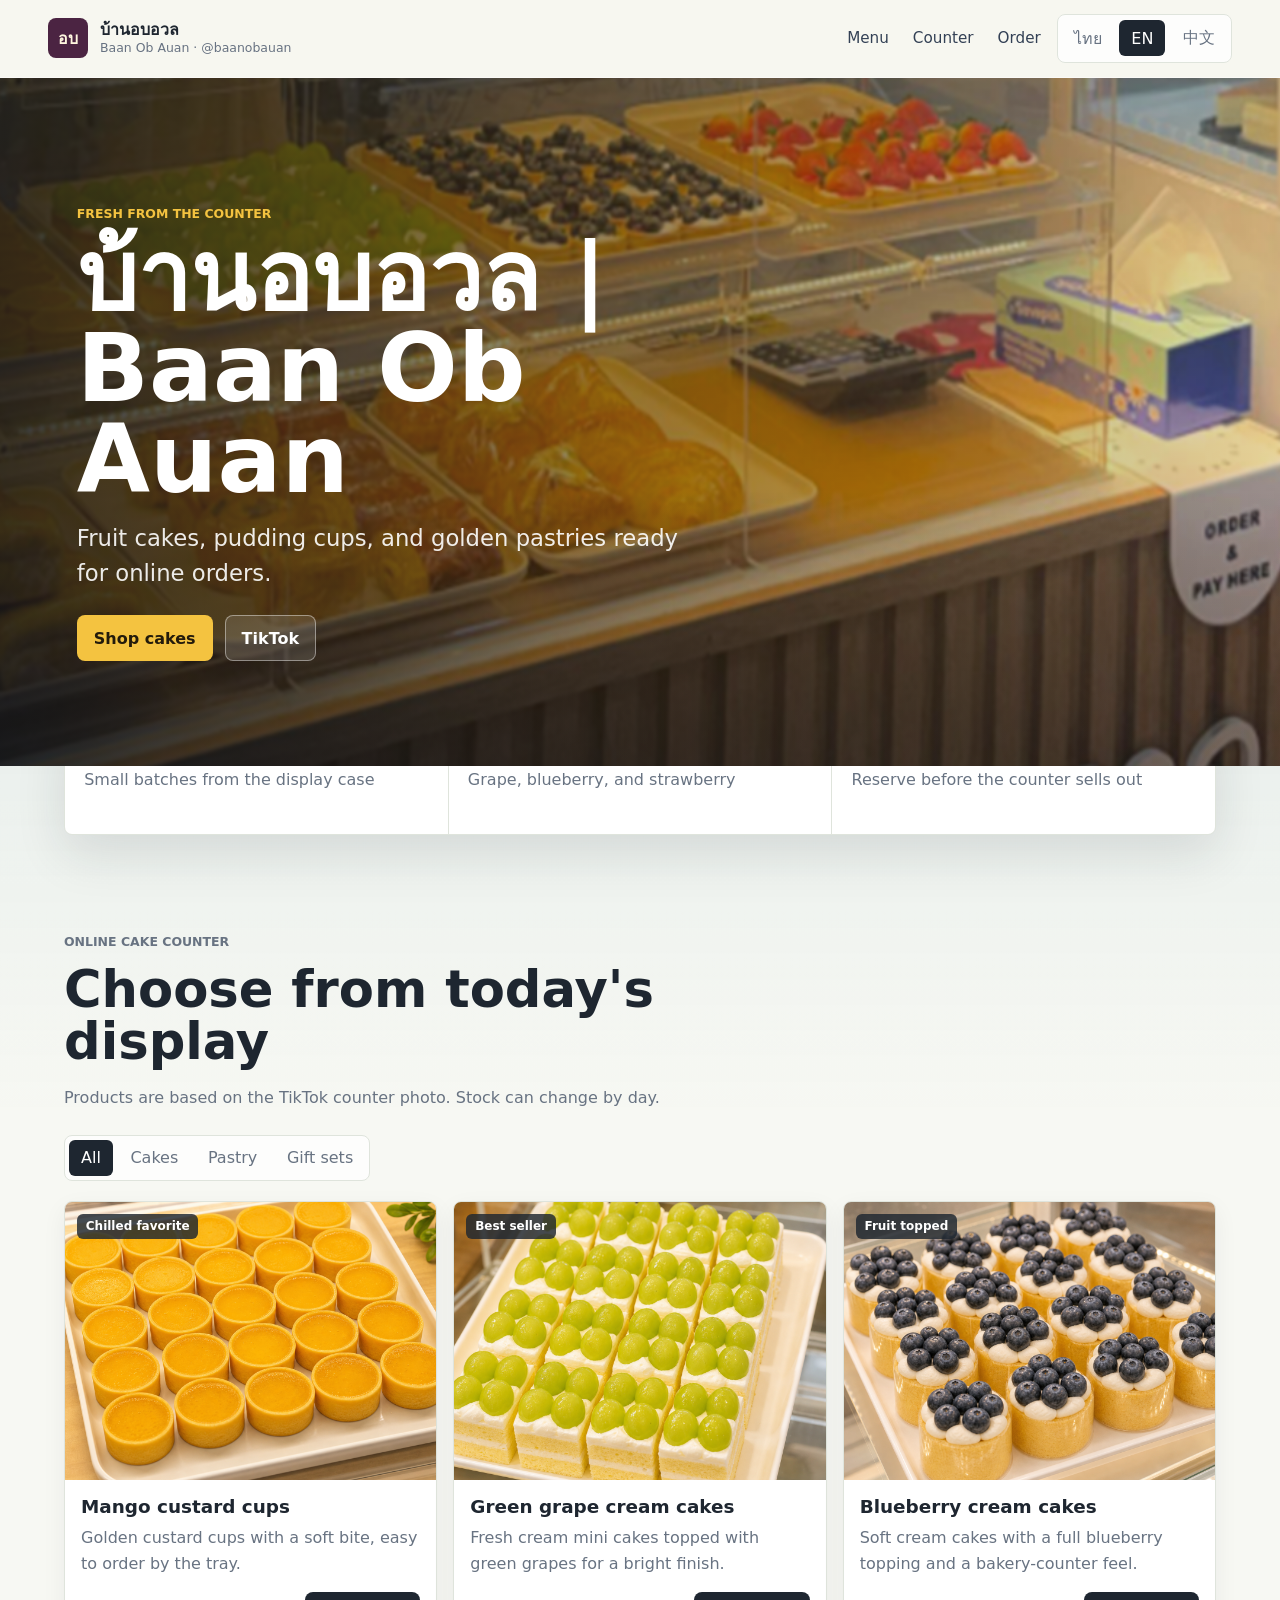
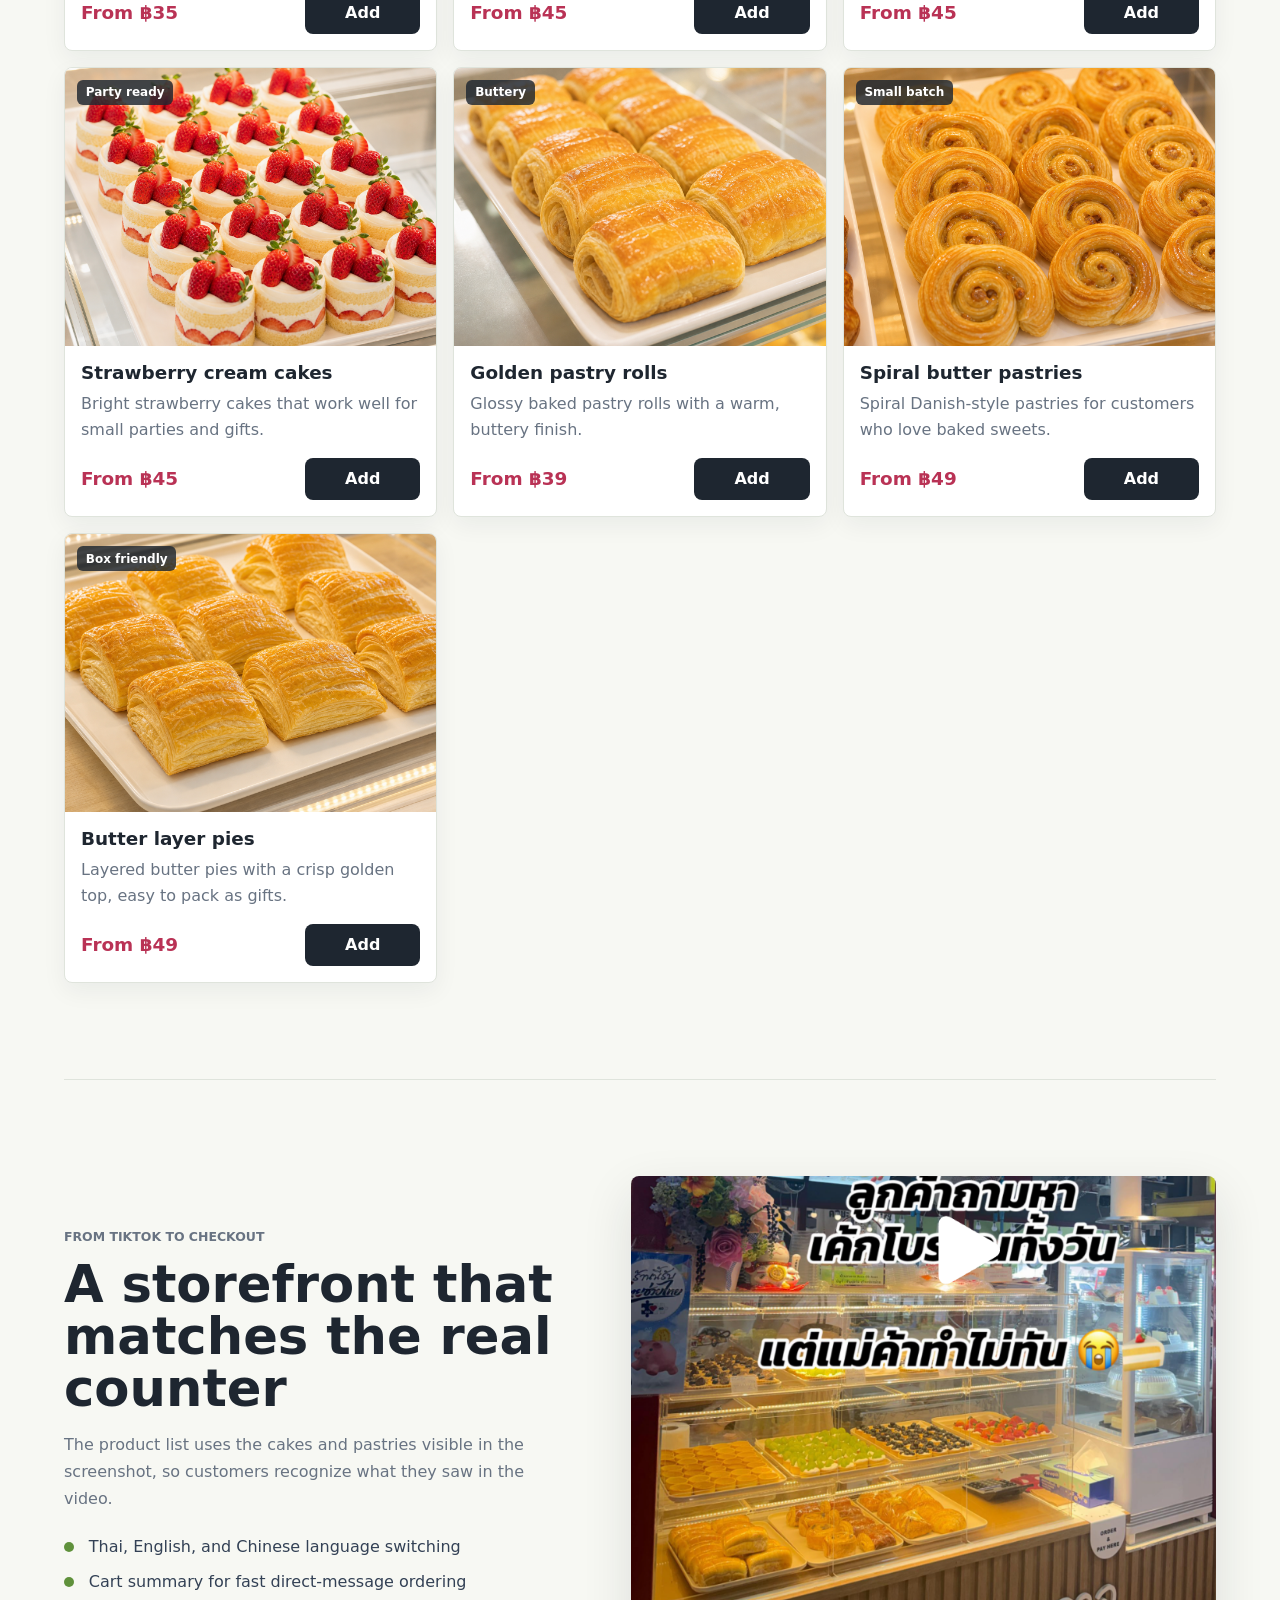
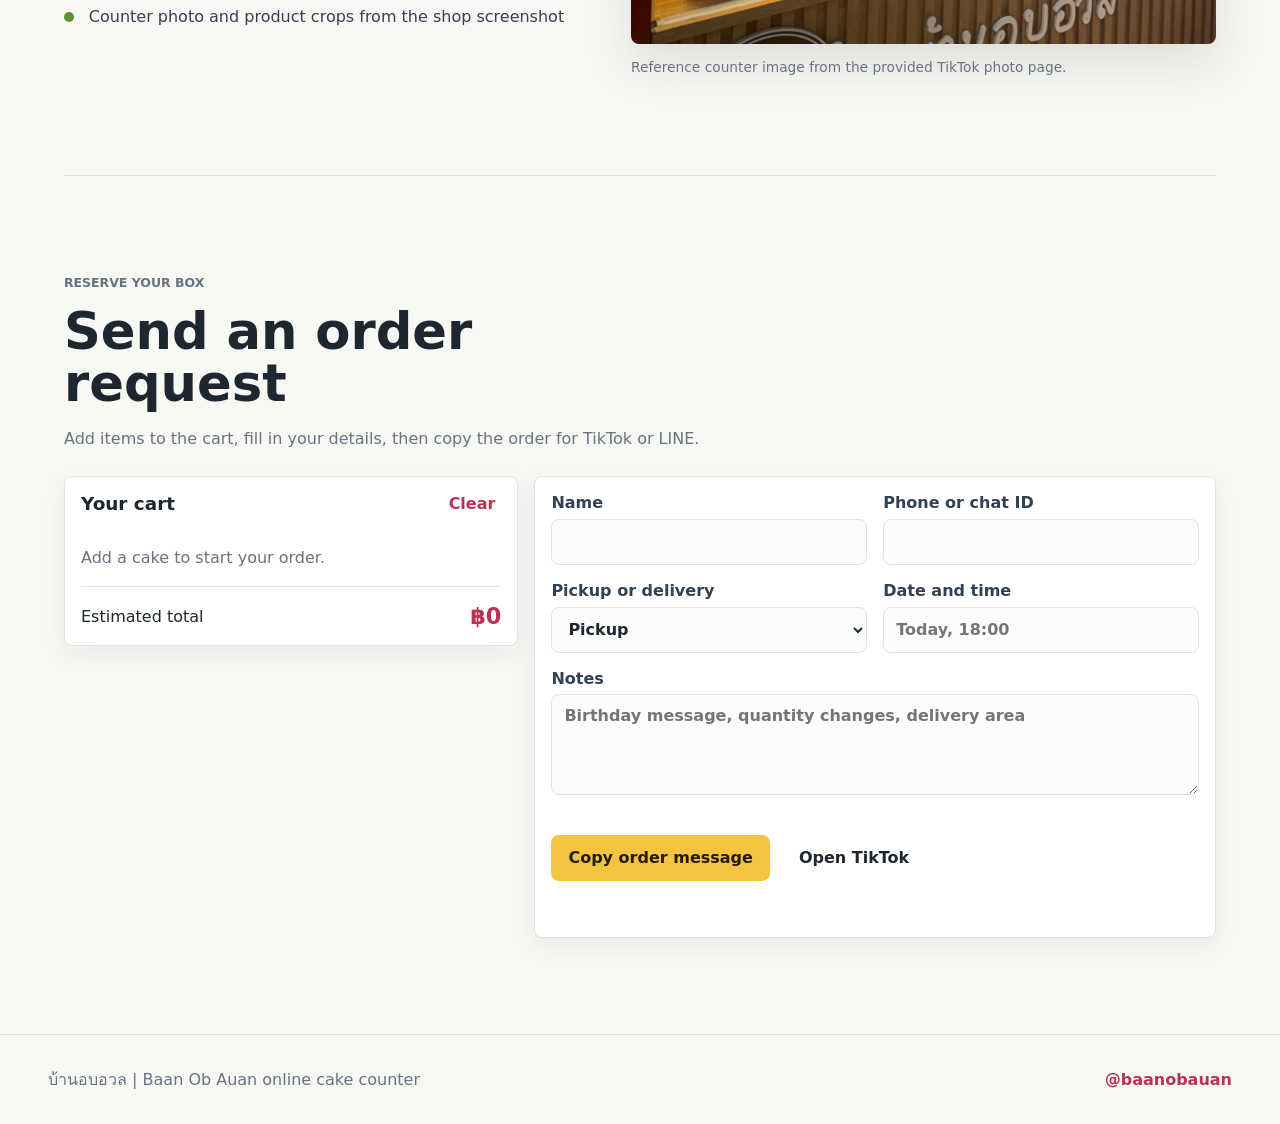
==== index.html @ a6da3146 "Add Baan Ob Auan static website" ====
<!doctype html>
<html lang="th">
  <head>
    <meta charset="utf-8" />
    <meta name="viewport" content="width=device-width, initial-scale=1" />
    <title>บ้านอบอวล | Baan Ob Auan</title>
    <meta
      name="description"
      content="บ้านอบอวล | Baan Ob Auan bakery storefront for fruit cakes, pudding cups, pastries, and online cake orders."
    />
    <link rel="stylesheet" href="styles.css" />
  </head>
  <body>
    <header class="site-header">
      <a class="brand" href="#top" aria-label="บ้านอบอวล | Baan Ob Auan home">
        <span class="brand-mark">อบ</span>
        <span>
          <strong>บ้านอบอวล</strong>
          <small>Baan Ob Auan · @baanobauan</small>
        </span>
      </a>

      <nav class="nav-links" aria-label="Primary navigation">
        <a href="#menu" data-i18n="nav.menu">Menu</a>
        <a href="#story" data-i18n="nav.story">Story</a>
        <a href="#order" data-i18n="nav.order">Order</a>
      </nav>

      <div class="language-switch" aria-label="Language">
        <button type="button" data-lang="th">ไทย</button>
        <button type="button" data-lang="en">EN</button>
        <button type="button" data-lang="zh">中文</button>
      </div>
    </header>

    <main id="top">
      <section class="hero" aria-labelledby="hero-title">
        <img class="hero-image" src="assets/hero-counter.png" alt="" />
        <div class="hero-shade"></div>
        <div class="hero-content">
          <p class="eyebrow" data-i18n="hero.eyebrow">Fresh from the counter</p>
          <h1 id="hero-title">บ้านอบอวล | Baan Ob Auan</h1>
          <p class="hero-copy" data-i18n="hero.copy">
            Fruit cakes, pudding cups, and golden pastries ready for online orders.
          </p>
          <div class="hero-actions">
            <a class="button primary" href="#menu" data-i18n="hero.ctaPrimary">Shop cakes</a>
            <a class="button secondary" href="https://www.tiktok.com/@baanobauan" target="_blank" rel="noreferrer" data-i18n="hero.ctaSecondary">TikTok</a>
          </div>
        </div>
      </section>

      <section class="quick-strip" aria-label="Bakery highlights">
        <div>
          <strong data-i18n="stats.oneTitle">Daily trays</strong>
          <span data-i18n="stats.oneText">Small batches from the display case</span>
        </div>
        <div>
          <strong data-i18n="stats.twoTitle">Fruit cakes</strong>
          <span data-i18n="stats.twoText">Grape, blueberry, and strawberry</span>
        </div>
        <div>
          <strong data-i18n="stats.threeTitle">Order ahead</strong>
          <span data-i18n="stats.threeText">Reserve before the counter sells out</span>
        </div>
      </section>

      <section class="section menu-section" id="menu" aria-labelledby="menu-title">
        <div class="section-heading">
          <p class="eyebrow" data-i18n="menu.eyebrow">Online cake counter</p>
          <h2 id="menu-title" data-i18n="menu.title">Choose from today's display</h2>
          <p data-i18n="menu.copy">
            Products are based on the TikTok counter photo. Stock can change by day.
          </p>
        </div>

        <div class="category-tabs" role="tablist" aria-label="Product categories">
          <button type="button" class="active" data-filter="all" data-i18n="filters.all">All</button>
          <button type="button" data-filter="cake" data-i18n="filters.cake">Cakes</button>
          <button type="button" data-filter="pastry" data-i18n="filters.pastry">Pastry</button>
          <button type="button" data-filter="gift" data-i18n="filters.gift">Gift sets</button>
        </div>

        <div class="product-grid" id="product-grid" aria-live="polite"></div>
      </section>

      <section class="section story-section" id="story" aria-labelledby="story-title">
        <div class="story-copy">
          <p class="eyebrow" data-i18n="story.eyebrow">From TikTok to checkout</p>
          <h2 id="story-title" data-i18n="story.title">A storefront that matches the real counter</h2>
          <p data-i18n="story.copy">
            The product list uses the cakes and pastries visible in the screenshot, so customers recognize what they saw in the video.
          </p>
          <ul class="check-list">
            <li data-i18n="story.pointOne">Thai, English, and Chinese language switching</li>
            <li data-i18n="story.pointTwo">Cart summary for fast direct-message ordering</li>
            <li data-i18n="story.pointThree">Counter photo and product crops from the shop screenshot</li>
          </ul>
        </div>
        <figure class="counter-photo">
          <a class="counter-photo-link" href="https://www.tiktok.com/@baanobauan/photo/7656443867604077842" target="_blank" rel="noreferrer">
            <img src="assets/tiktok-shop-display.png" alt="บ้านอบอวล | Baan Ob Auan dessert counter with fruit cakes and pastries" />
          </a>
          <figcaption data-i18n="story.caption">Reference counter image from the provided TikTok screenshot.</figcaption>
        </figure>
      </section>

      <section class="section order-section" id="order" aria-labelledby="order-title">
        <div class="section-heading compact">
          <p class="eyebrow" data-i18n="order.eyebrow">Reserve your box</p>
          <h2 id="order-title" data-i18n="order.title">Send an order request</h2>
          <p data-i18n="order.copy">
            Add items to the cart, fill in your details, then copy the order for TikTok or LINE.
          </p>
        </div>

        <div class="checkout-layout">
          <section class="cart-panel" aria-labelledby="cart-title">
            <div class="panel-heading">
              <h3 id="cart-title" data-i18n="cart.title">Your cart</h3>
              <button type="button" class="text-button" id="clear-cart" data-i18n="cart.clear">Clear</button>
            </div>
            <div class="cart-lines" id="cart-lines"></div>
            <div class="cart-empty" id="cart-empty" data-i18n="cart.empty">Add a cake to start your order.</div>
            <div class="cart-total">
              <span data-i18n="cart.total">Estimated total</span>
              <strong id="cart-total">฿0</strong>
            </div>
          </section>

          <form class="order-form" id="order-form">
            <label>
              <span data-i18n="form.name">Name</span>
              <input name="name" type="text" autocomplete="name" required />
            </label>
            <label>
              <span data-i18n="form.phone">Phone or chat ID</span>
              <input name="phone" type="text" autocomplete="tel" required />
            </label>
            <label>
              <span data-i18n="form.method">Pickup or delivery</span>
              <select name="method">
                <option value="pickup" data-i18n="form.pickup">Pickup</option>
                <option value="delivery" data-i18n="form.delivery">Delivery</option>
              </select>
            </label>
            <label>
              <span data-i18n="form.date">Date and time</span>
              <input name="date" type="text" data-i18n-placeholder="form.datePlaceholder" placeholder="Today, 18:00" />
            </label>
            <label class="full">
              <span data-i18n="form.notes">Notes</span>
              <textarea name="notes" rows="4" data-i18n-placeholder="form.notesPlaceholder" placeholder="Birthday message, quantity changes, delivery area"></textarea>
            </label>
            <div class="form-actions">
              <button class="button primary" type="submit" data-i18n="form.copyOrder">Copy order message</button>
              <a class="button secondary" href="https://www.tiktok.com/@baanobauan" target="_blank" rel="noreferrer" data-i18n="form.openTikTok">Open TikTok</a>
            </div>
            <p class="order-status" id="order-status" role="status" aria-live="polite"></p>
          </form>
        </div>
      </section>
    </main>

    <footer class="site-footer">
      <span data-i18n="footer.brand">บ้านอบอวล | Baan Ob Auan online cake counter</span>
      <a href="https://www.tiktok.com/@baanobauan" target="_blank" rel="noreferrer">@baanobauan</a>
    </footer>

    <script src="app.js"></script>
  </body>
</html>
---- styles.css ----
:root {
  --ink: #1e2630;
  --muted: #687382;
  --paper: #f7f8f3;
  --surface: #ffffff;
  --line: #dfe4dc;
  --butter: #f4c340;
  --berry: #b93255;
  --grape: #5f913b;
  --blue: #1e708b;
  --plum: #4b2442;
  --shadow: 0 18px 50px rgba(25, 34, 45, 0.12);
  font-family: Inter, ui-sans-serif, system-ui, -apple-system, BlinkMacSystemFont, "Segoe UI", sans-serif;
  color: var(--ink);
  background: var(--paper);
}

* {
  box-sizing: border-box;
}

html {
  scroll-behavior: smooth;
}

body {
  margin: 0;
  min-width: 320px;
  background:
    linear-gradient(180deg, rgba(244, 195, 64, 0.12), rgba(30, 112, 139, 0.08) 38rem, transparent 70rem),
    var(--paper);
}

a {
  color: inherit;
  text-decoration: none;
}

button,
input,
textarea,
select {
  font: inherit;
}

img {
  display: block;
  max-width: 100%;
}

.site-header {
  position: sticky;
  top: 0;
  z-index: 20;
  display: grid;
  grid-template-columns: minmax(11rem, 1fr) auto auto;
  gap: 1rem;
  align-items: center;
  padding: 0.85rem clamp(1rem, 4vw, 3rem);
  border-bottom: 1px solid rgba(255, 255, 255, 0.42);
  background: rgba(247, 248, 243, 0.88);
  backdrop-filter: blur(18px);
}

.brand {
  display: inline-flex;
  align-items: center;
  gap: 0.75rem;
  min-width: 0;
}

.brand-mark {
  display: grid;
  width: 2.5rem;
  height: 2.5rem;
  place-items: center;
  border-radius: 8px;
  background: var(--plum);
  color: #fff7df;
  font-weight: 850;
}

.brand strong,
.brand small {
  display: block;
}

.brand strong {
  line-height: 1.15;
}

.brand small {
  color: var(--muted);
  font-size: 0.78rem;
  line-height: 1.25;
}

.nav-links {
  display: inline-flex;
  gap: clamp(0.7rem, 2vw, 1.5rem);
  align-items: center;
  color: #334155;
  font-size: 0.95rem;
}

.nav-links a {
  padding: 0.45rem 0;
}

.language-switch,
.category-tabs {
  display: inline-flex;
  align-items: center;
  gap: 0.35rem;
  padding: 0.25rem;
  border: 1px solid var(--line);
  border-radius: 8px;
  background: rgba(255, 255, 255, 0.78);
}

.language-switch button,
.category-tabs button {
  min-height: 2.25rem;
  border: 0;
  border-radius: 6px;
  padding: 0.45rem 0.75rem;
  background: transparent;
  color: var(--muted);
  cursor: pointer;
  white-space: nowrap;
}

.language-switch button.active,
.category-tabs button.active {
  background: var(--ink);
  color: #ffffff;
}

.hero {
  position: relative;
  display: grid;
  min-height: min(43rem, 78vh);
  overflow: hidden;
  isolation: isolate;
}

.hero-image,
.hero-shade {
  position: absolute;
  inset: 0;
  width: 100%;
  height: 100%;
}

.hero-image {
  object-fit: cover;
  object-position: center;
  z-index: -2;
  filter: saturate(1.04) contrast(1.02);
}

.hero-shade {
  z-index: -1;
  background:
    linear-gradient(90deg, rgba(15, 19, 26, 0.82), rgba(15, 19, 26, 0.48) 42%, rgba(15, 19, 26, 0.1)),
    linear-gradient(0deg, rgba(15, 19, 26, 0.32), transparent 40%);
}

.hero-content {
  width: min(46rem, calc(100% - 2rem));
  align-self: center;
  margin-left: clamp(1rem, 6vw, 5rem);
  padding: 5.5rem 0 4rem;
  color: #ffffff;
}

.eyebrow {
  margin: 0 0 0.7rem;
  color: var(--berry);
  font-size: 0.78rem;
  font-weight: 850;
  text-transform: uppercase;
}

.hero .eyebrow {
  color: var(--butter);
}

h1,
h2,
h3,
p {
  overflow-wrap: anywhere;
}

h1 {
  max-width: 13ch;
  margin: 0;
  font-size: clamp(2.85rem, 7.4vw, 6.45rem);
  line-height: 0.96;
  font-weight: 900;
}

h2 {
  margin: 0;
  font-size: clamp(2rem, 4vw, 4rem);
  line-height: 1.02;
}

h3 {
  margin: 0;
  font-size: 1.15rem;
}

.hero-copy {
  max-width: 39rem;
  margin: 1rem 0 0;
  color: rgba(255, 255, 255, 0.9);
  font-size: clamp(1.08rem, 2vw, 1.42rem);
  line-height: 1.55;
}

.button {
  display: inline-flex;
  min-height: 2.9rem;
  align-items: center;
  justify-content: center;
  border: 1px solid transparent;
  border-radius: 8px;
  padding: 0.75rem 1rem;
  font-weight: 800;
  cursor: pointer;
}

.button.primary {
  background: var(--butter);
  color: #231b0b;
}

.button.secondary {
  border-color: rgba(255, 255, 255, 0.42);
  background: rgba(255, 255, 255, 0.12);
  color: inherit;
}

.hero-actions,
.form-actions {
  display: flex;
  flex-wrap: wrap;
  gap: 0.75rem;
  margin-top: 1.5rem;
}

.quick-strip {
  display: grid;
  grid-template-columns: repeat(3, 1fr);
  gap: 1px;
  width: min(72rem, calc(100% - 2rem));
  margin: -2.8rem auto 0;
  overflow: hidden;
  border: 1px solid var(--line);
  border-radius: 8px;
  background: var(--line);
  box-shadow: var(--shadow);
}

.quick-strip div {
  min-height: 7rem;
  padding: 1.2rem;
  background: var(--surface);
}

.quick-strip strong,
.quick-strip span {
  display: block;
}

.quick-strip strong {
  margin-bottom: 0.4rem;
  color: var(--blue);
  font-size: 1.12rem;
}

.quick-strip span {
  color: var(--muted);
  line-height: 1.45;
}

.section {
  width: min(72rem, calc(100% - 2rem));
  margin: 0 auto;
  padding: clamp(4rem, 8vw, 6rem) 0;
}

.section-heading {
  max-width: 46rem;
  margin-bottom: 1.5rem;
}

.section-heading p,
.story-copy p,
.counter-photo figcaption {
  color: var(--muted);
  line-height: 1.7;
}

.compact {
  max-width: 40rem;
}

.category-tabs {
  width: max-content;
  max-width: 100%;
  margin-bottom: 1.25rem;
  overflow-x: auto;
}

.product-grid {
  display: grid;
  grid-template-columns: repeat(3, minmax(0, 1fr));
  gap: 1rem;
}

.product-card {
  display: grid;
  grid-template-rows: auto 1fr auto;
  overflow: hidden;
  border: 1px solid var(--line);
  border-radius: 8px;
  background: var(--surface);
  box-shadow: 0 8px 24px rgba(25, 34, 45, 0.06);
}

.product-media {
  position: relative;
  aspect-ratio: 4 / 3;
  overflow: hidden;
  background: #eef3ee;
}

.product-media img {
  width: 100%;
  height: 100%;
  object-fit: cover;
}

.product-badge {
  position: absolute;
  left: 0.75rem;
  top: 0.75rem;
  max-width: calc(100% - 1.5rem);
  border-radius: 6px;
  padding: 0.35rem 0.55rem;
  background: rgba(30, 38, 48, 0.82);
  color: #ffffff;
  font-size: 0.75rem;
  font-weight: 800;
}

.product-body {
  padding: 1rem;
}

.product-body h3 {
  margin-bottom: 0.5rem;
}

.product-body p {
  margin: 0;
  color: var(--muted);
  line-height: 1.58;
}

.product-footer {
  display: flex;
  gap: 0.75rem;
  align-items: center;
  justify-content: space-between;
  padding: 0 1rem 1rem;
}

.price {
  color: var(--berry);
  font-size: 1.15rem;
  font-weight: 900;
  white-space: nowrap;
}

.add-button {
  min-width: 7.2rem;
  border: 0;
  border-radius: 8px;
  padding: 0.72rem 0.9rem;
  background: var(--ink);
  color: #ffffff;
  font-weight: 850;
  cursor: pointer;
}

.story-section {
  display: grid;
  grid-template-columns: minmax(0, 0.86fr) minmax(19rem, 1fr);
  gap: clamp(2rem, 5vw, 4rem);
  align-items: center;
  border-top: 1px solid var(--line);
  border-bottom: 1px solid var(--line);
}

.check-list {
  display: grid;
  gap: 0.65rem;
  margin: 1.4rem 0 0;
  padding: 0;
  list-style: none;
}

.check-list li {
  position: relative;
  padding-left: 1.55rem;
  color: #334155;
  line-height: 1.55;
}

.check-list li::before {
  content: "";
  position: absolute;
  left: 0;
  top: 0.45rem;
  width: 0.62rem;
  height: 0.62rem;
  border-radius: 999px;
  background: var(--grape);
}

.counter-photo {
  margin: 0;
}

.counter-photo-link {
  display: block;
  border-radius: 8px;
}

.counter-photo img {
  width: 100%;
  aspect-ratio: 5 / 4;
  border-radius: 8px;
  object-fit: cover;
  box-shadow: var(--shadow);
}

.counter-photo figcaption {
  margin-top: 0.75rem;
  font-size: 0.86rem;
}

.checkout-layout {
  display: grid;
  grid-template-columns: minmax(18rem, 0.8fr) minmax(0, 1.2fr);
  gap: 1rem;
  align-items: start;
}

.cart-panel,
.order-form {
  border: 1px solid var(--line);
  border-radius: 8px;
  background: var(--surface);
  box-shadow: 0 8px 24px rgba(25, 34, 45, 0.06);
}

.cart-panel {
  padding: 1rem;
}

.panel-heading,
.cart-line,
.cart-total {
  display: flex;
  gap: 0.75rem;
  align-items: center;
  justify-content: space-between;
}

.text-button {
  border: 0;
  background: transparent;
  color: var(--berry);
  font-weight: 800;
  cursor: pointer;
}

.cart-lines {
  display: grid;
  gap: 0.75rem;
  margin-top: 1rem;
}

.cart-line {
  align-items: flex-start;
  border-top: 1px solid var(--line);
  padding-top: 0.75rem;
}

.cart-name {
  display: block;
  font-weight: 800;
}

.cart-meta {
  display: block;
  margin-top: 0.2rem;
  color: var(--muted);
  font-size: 0.9rem;
}

.qty-control {
  display: inline-grid;
  grid-template-columns: 2rem 2rem 2rem;
  align-items: center;
  min-width: 6rem;
  overflow: hidden;
  border: 1px solid var(--line);
  border-radius: 8px;
}

.qty-control button {
  width: 2rem;
  height: 2rem;
  border: 0;
  background: #f1f5f2;
  color: var(--ink);
  cursor: pointer;
}

.qty-control span {
  text-align: center;
  font-weight: 800;
}

.cart-empty {
  margin: 1rem 0;
  color: var(--muted);
  line-height: 1.5;
}

.cart-total {
  margin-top: 1rem;
  border-top: 1px solid var(--line);
  padding-top: 1rem;
}

.cart-total strong {
  color: var(--berry);
  font-size: 1.4rem;
}

.order-form {
  display: grid;
  grid-template-columns: repeat(2, minmax(0, 1fr));
  gap: 1rem;
  padding: 1rem;
}

.order-form label {
  display: grid;
  gap: 0.4rem;
  color: #334155;
  font-weight: 800;
}

.order-form .full,
.form-actions,
.order-status {
  grid-column: 1 / -1;
}

.order-form input,
.order-form textarea,
.order-form select {
  width: 100%;
  min-height: 2.9rem;
  border: 1px solid var(--line);
  border-radius: 8px;
  padding: 0.7rem 0.75rem;
  background: #fbfdfb;
  color: var(--ink);
}

.order-form textarea {
  resize: vertical;
}

.order-status {
  min-height: 1.5rem;
  margin: 0;
  color: var(--blue);
  font-weight: 800;
}

.site-footer {
  display: flex;
  flex-wrap: wrap;
  gap: 0.75rem;
  align-items: center;
  justify-content: space-between;
  padding: 2rem clamp(1rem, 4vw, 3rem);
  border-top: 1px solid var(--line);
  color: var(--muted);
}

.site-footer a {
  color: var(--berry);
  font-weight: 850;
}

@media (max-width: 900px) {
  .site-header {
    grid-template-columns: 1fr auto;
  }

  .nav-links {
    grid-column: 1 / -1;
    order: 3;
    justify-content: space-between;
    border-top: 1px solid var(--line);
    padding-top: 0.55rem;
  }

  .quick-strip,
  .product-grid,
  .story-section,
  .checkout-layout {
    grid-template-columns: 1fr;
  }

  .quick-strip {
    margin-top: -1.5rem;
  }
}

@media (max-width: 620px) {
  .site-header {
    grid-template-columns: 1fr;
    gap: 0.7rem;
    padding: 0.75rem 1rem;
  }

  .brand,
  .language-switch,
  .nav-links {
    width: 100%;
  }

  .language-switch {
    justify-content: stretch;
  }

  .language-switch button {
    flex: 1 1 0;
    min-width: 0;
  }

  .brand-mark {
    width: 2.15rem;
    height: 2.15rem;
  }

  .language-switch button {
    padding: 0.42rem 0.48rem;
  }

  h1 {
    max-width: 11ch;
    font-size: clamp(2.28rem, 9.4vw, 3.1rem);
    line-height: 1.04;
  }

  .hero {
    min-height: 34rem;
  }

  .hero-shade {
    background:
      linear-gradient(90deg, rgba(15, 19, 26, 0.86), rgba(15, 19, 26, 0.44)),
      linear-gradient(0deg, rgba(15, 19, 26, 0.42), transparent 45%);
  }

  .hero-content {
    width: calc(100% - 2rem);
    margin: 0 auto;
    padding-top: 4.5rem;
  }

  .hero-actions .button,
  .form-actions .button,
  .add-button {
    width: 100%;
  }

  .section {
    width: min(100% - 1rem, 72rem);
  }

  .quick-strip {
    width: min(100% - 1rem, 72rem);
  }

  .order-form {
    grid-template-columns: 1fr;
  }

  .cart-line {
    display: grid;
  }
}
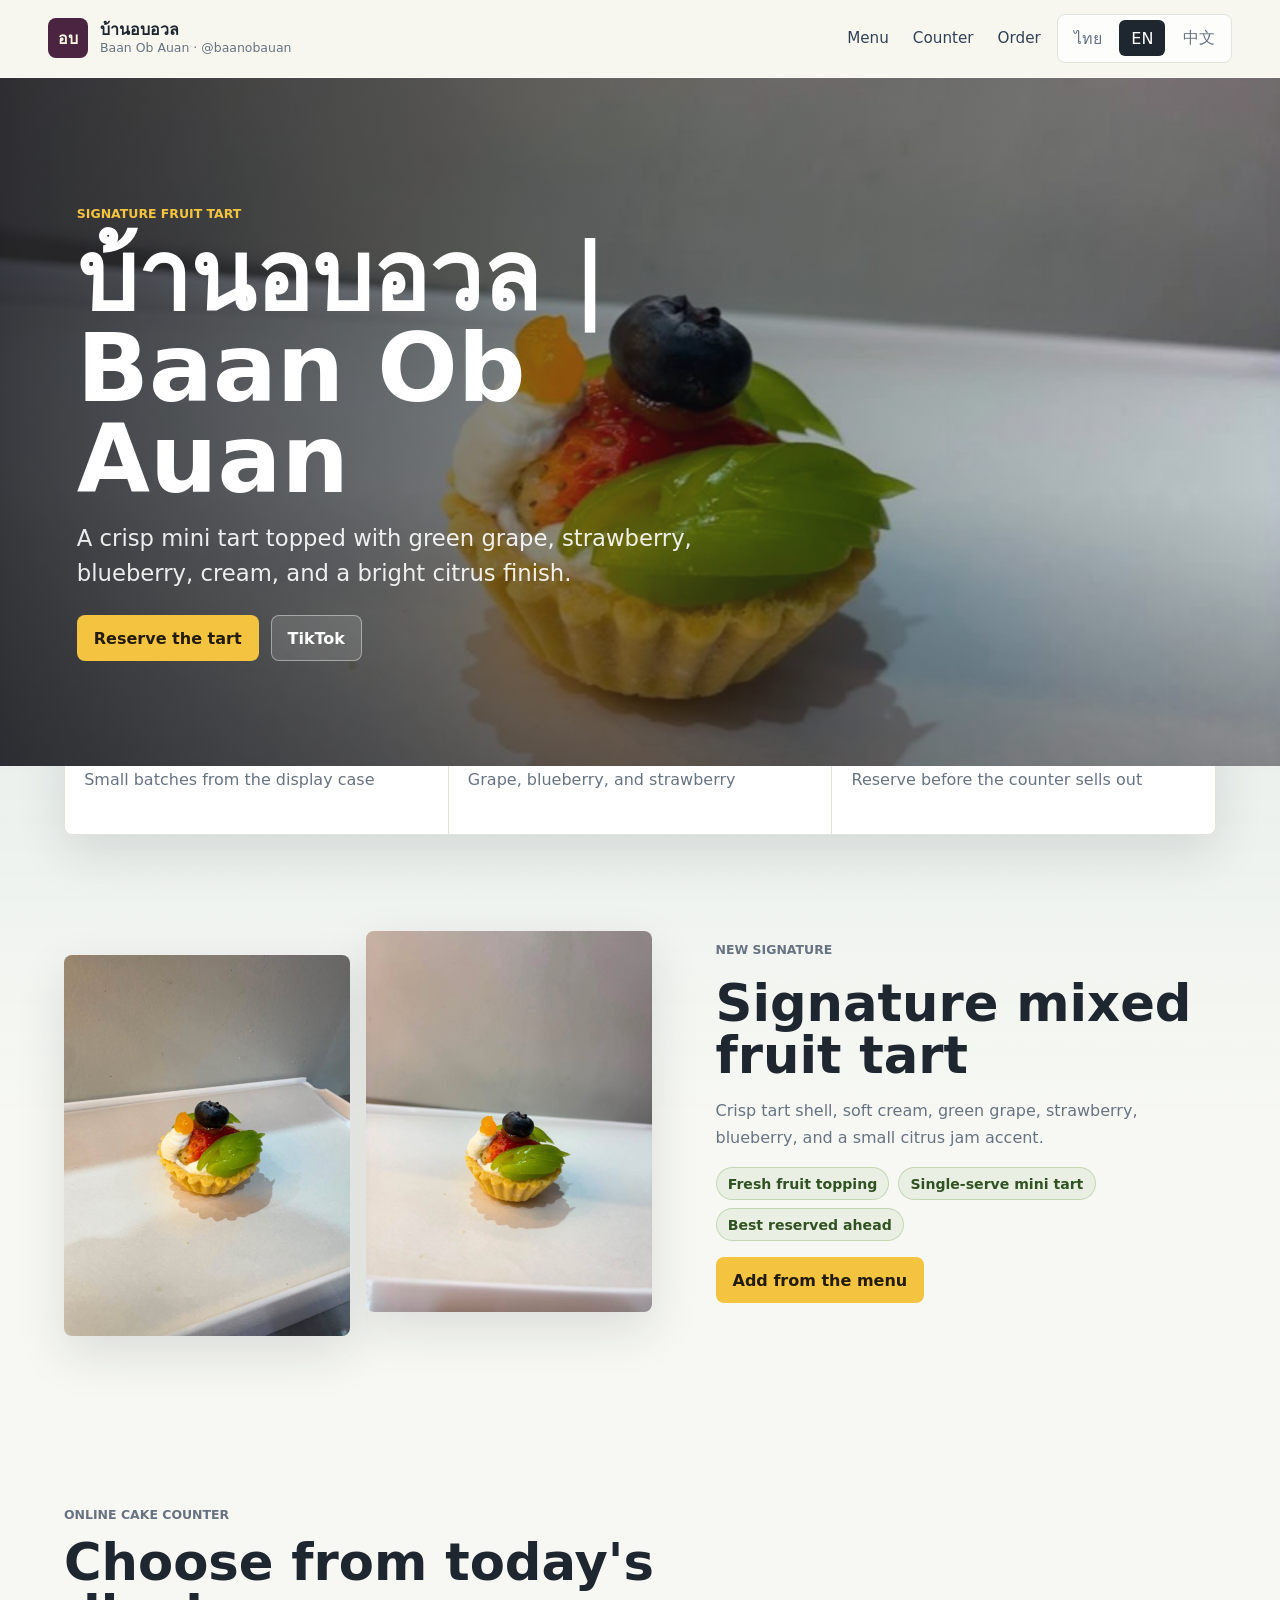
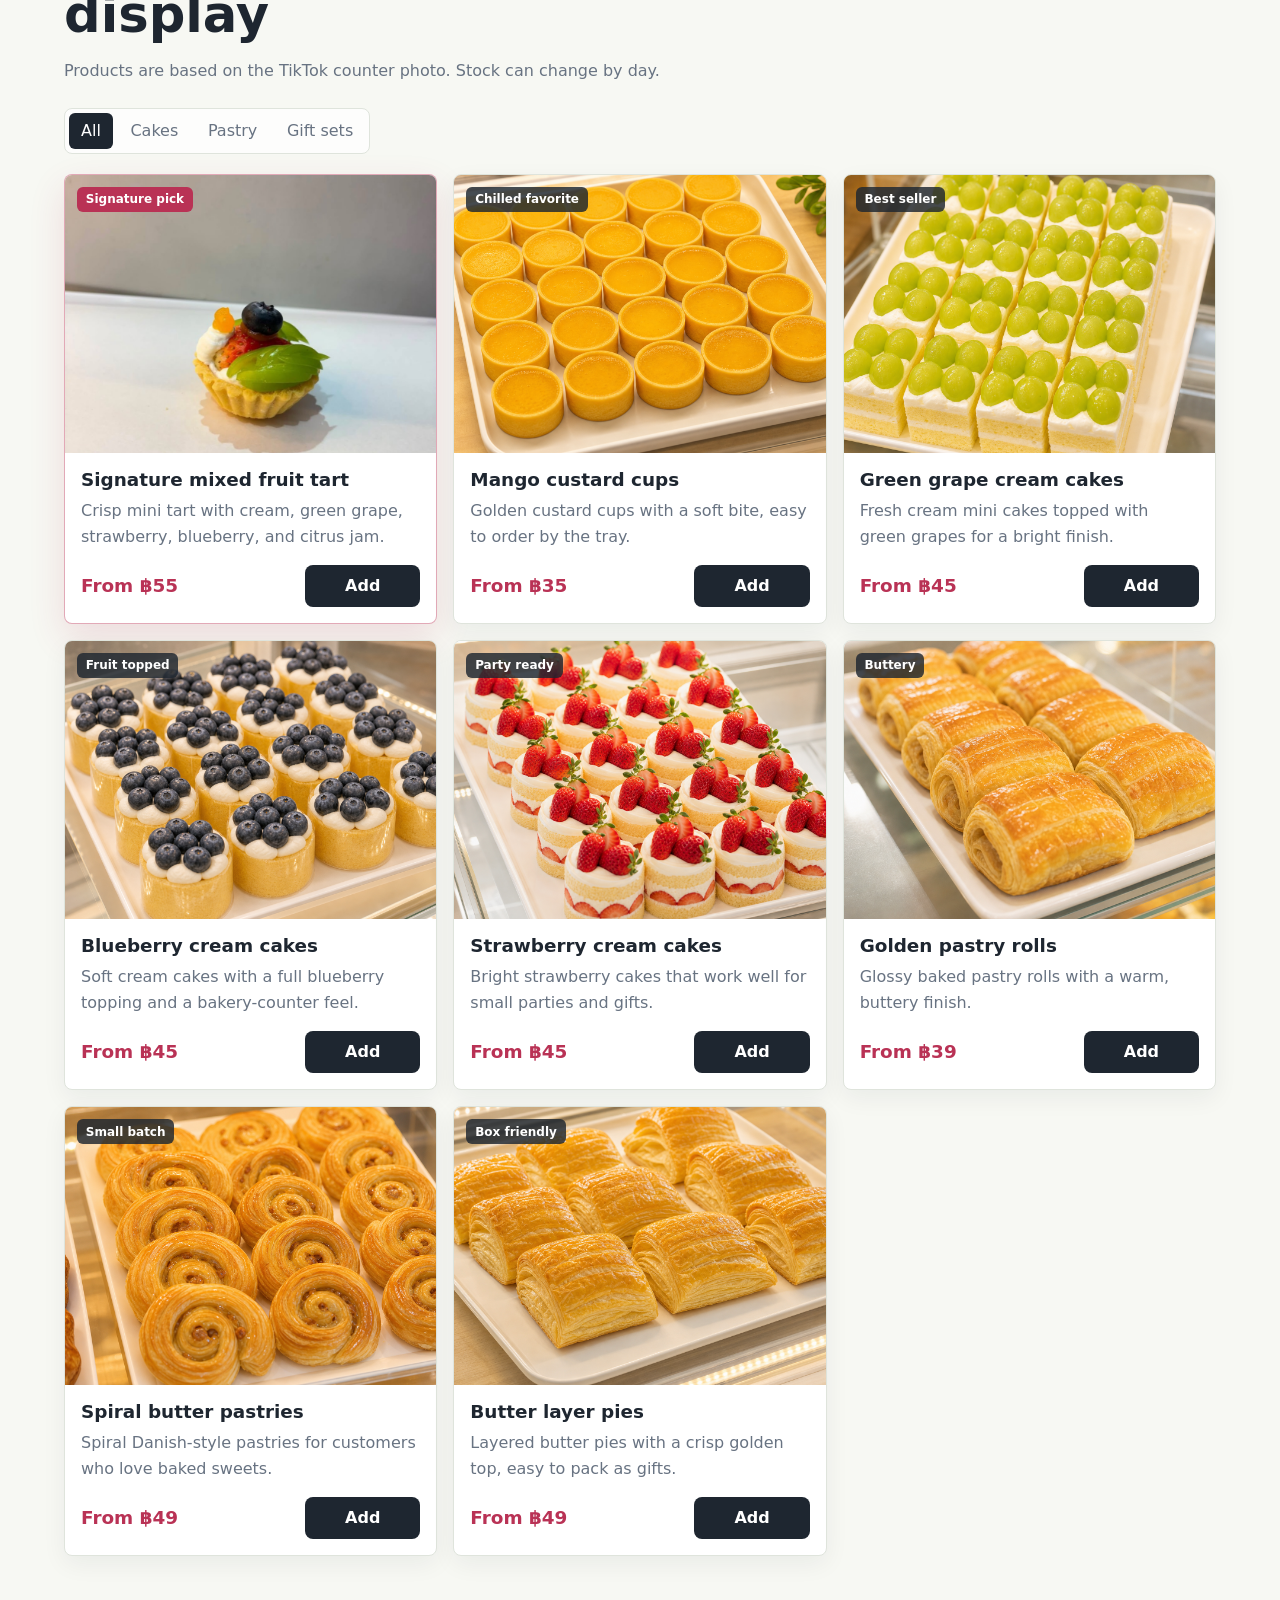
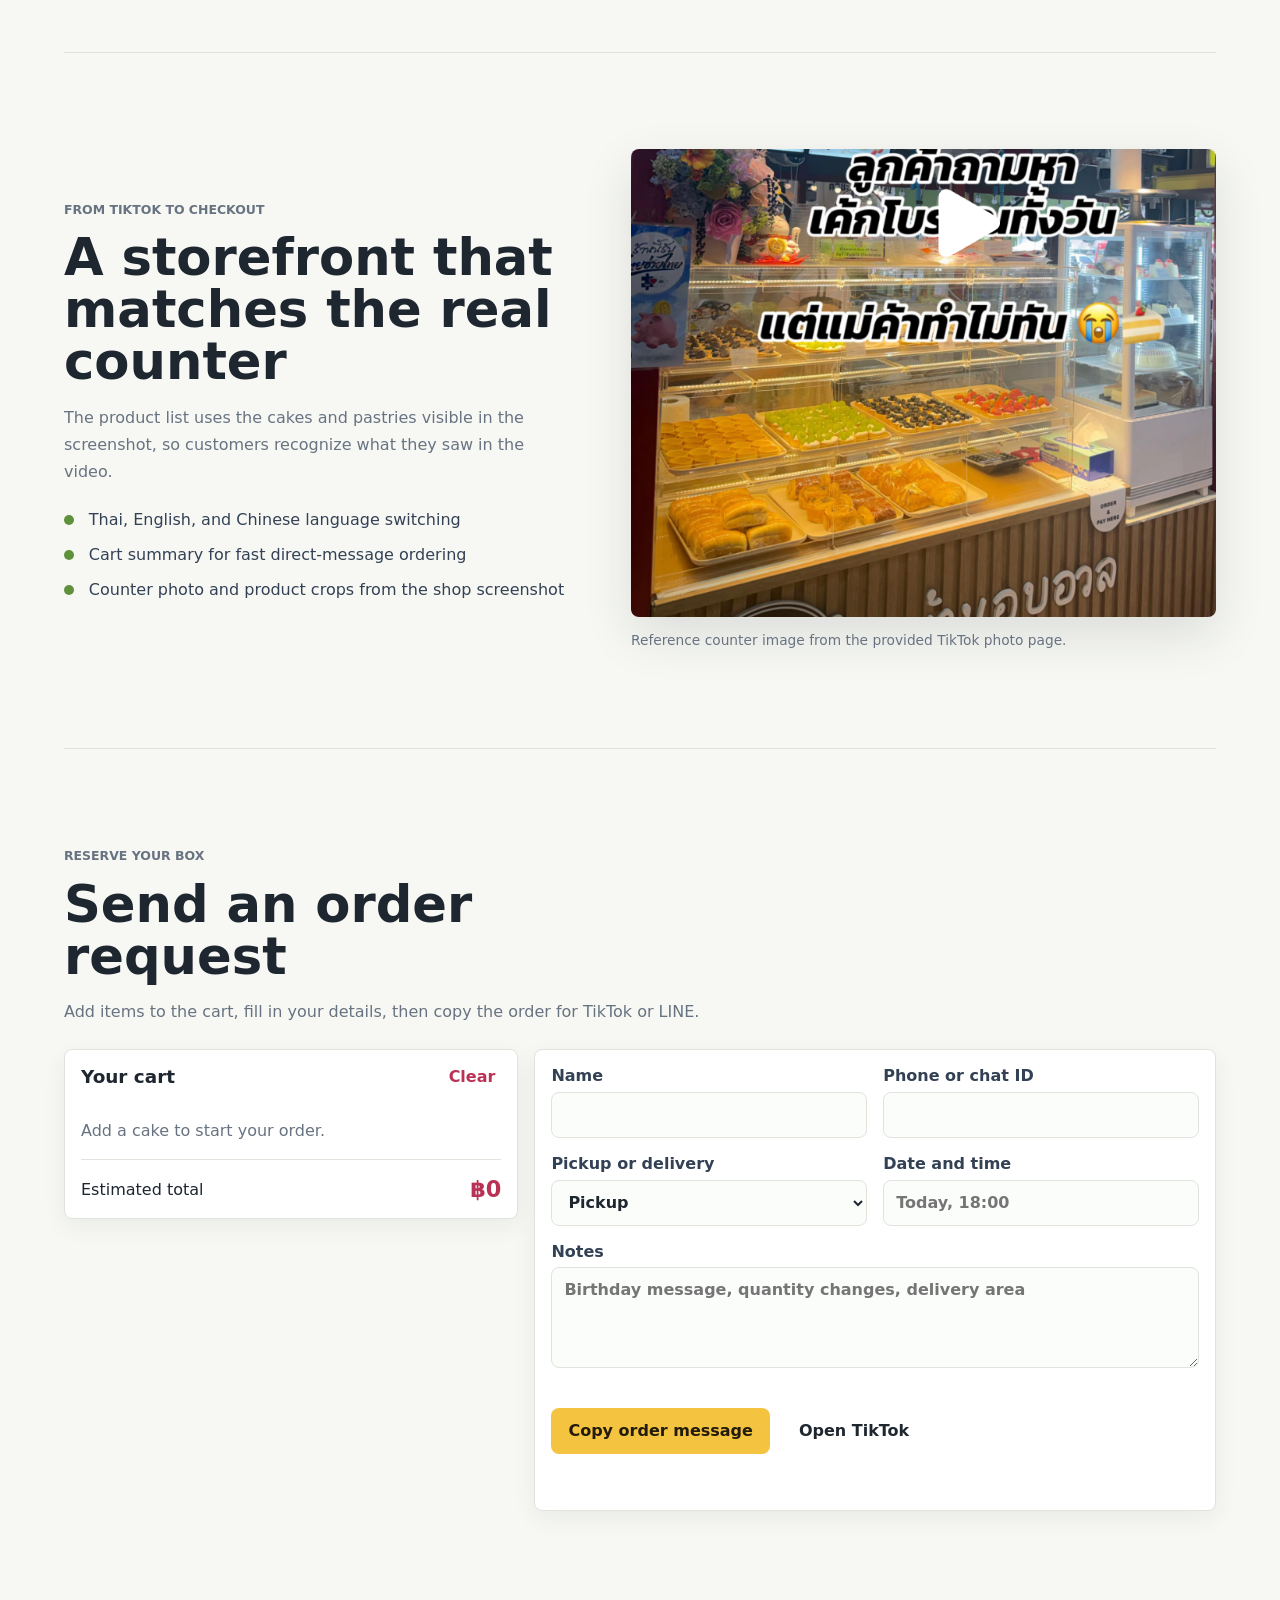
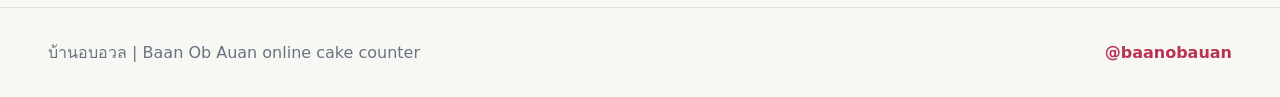
==== commit 169f3edf: "Add signature mixed fruit tart" ====
--- a/index.html
+++ b/index.html
@@ -35,16 +35,16 @@
 
     <main id="top">
       <section class="hero" aria-labelledby="hero-title">
-        <img class="hero-image" src="assets/hero-counter.png" alt="" />
+        <img class="hero-image" src="assets/mixed-fruit-tart-2.jpg" alt="" />
         <div class="hero-shade"></div>
         <div class="hero-content">
-          <p class="eyebrow" data-i18n="hero.eyebrow">Fresh from the counter</p>
+          <p class="eyebrow" data-i18n="hero.eyebrow">Signature fruit tart</p>
           <h1 id="hero-title">บ้านอบอวล | Baan Ob Auan</h1>
           <p class="hero-copy" data-i18n="hero.copy">
-            Fruit cakes, pudding cups, and golden pastries ready for online orders.
+            A crisp mini tart topped with green grape, strawberry, blueberry, cream, and a bright citrus finish.
           </p>
           <div class="hero-actions">
-            <a class="button primary" href="#menu" data-i18n="hero.ctaPrimary">Shop cakes</a>
+            <a class="button primary" href="#menu" data-i18n="hero.ctaPrimary">Reserve the tart</a>
             <a class="button secondary" href="https://www.tiktok.com/@baanobauan" target="_blank" rel="noreferrer" data-i18n="hero.ctaSecondary">TikTok</a>
           </div>
         </div>
@@ -62,6 +62,26 @@
         <div>
           <strong data-i18n="stats.threeTitle">Order ahead</strong>
           <span data-i18n="stats.threeText">Reserve before the counter sells out</span>
+        </div>
+      </section>
+
+      <section class="section featured-section" aria-labelledby="featured-title">
+        <div class="featured-media" aria-label="Signature mixed fruit tart photos">
+          <img src="assets/mixed-fruit-tart-1.jpg" alt="Signature mixed fruit tart on a white tray" />
+          <img src="assets/mixed-fruit-tart-2.jpg" alt="Close view of the signature mixed fruit tart" />
+        </div>
+        <div class="featured-copy">
+          <p class="eyebrow" data-i18n="featured.eyebrow">New signature</p>
+          <h2 id="featured-title" data-i18n="featured.title">Signature mixed fruit tart</h2>
+          <p data-i18n="featured.copy">
+            Crisp tart shell, soft cream, green grape, strawberry, blueberry, and a small citrus jam accent.
+          </p>
+          <div class="featured-tags" aria-label="Featured product details">
+            <span data-i18n="featured.tagOne">Fresh fruit topping</span>
+            <span data-i18n="featured.tagTwo">Single-serve mini tart</span>
+            <span data-i18n="featured.tagThree">Best reserved ahead</span>
+          </div>
+          <a class="button primary" href="#menu" data-i18n="featured.cta">Add from the menu</a>
         </div>
       </section>
 
--- a/styles.css
+++ b/styles.css
@@ -154,7 +154,7 @@
 
 .hero-image {
   object-fit: cover;
-  object-position: center;
+  object-position: center 58%;
   z-index: -2;
   filter: saturate(1.04) contrast(1.02);
 }
@@ -286,6 +286,65 @@
   line-height: 1.45;
 }
 
+.featured-section {
+  display: grid;
+  grid-template-columns: minmax(0, 1.08fr) minmax(18rem, 0.92fr);
+  gap: clamp(1.5rem, 5vw, 4rem);
+  align-items: center;
+}
+
+.featured-media {
+  display: grid;
+  grid-template-columns: repeat(2, minmax(0, 1fr));
+  gap: 1rem;
+  align-items: end;
+}
+
+.featured-media img {
+  width: 100%;
+  aspect-ratio: 3 / 4;
+  border-radius: 8px;
+  object-fit: cover;
+  object-position: center 58%;
+  box-shadow: var(--shadow);
+}
+
+.featured-media img:first-child {
+  transform: translateY(1.5rem);
+}
+
+.featured-copy {
+  display: grid;
+  gap: 1rem;
+}
+
+.featured-copy p {
+  margin: 0;
+  color: var(--muted);
+  line-height: 1.7;
+}
+
+.featured-copy .button {
+  width: max-content;
+  min-width: 11rem;
+}
+
+.featured-tags {
+  display: flex;
+  flex-wrap: wrap;
+  gap: 0.55rem;
+}
+
+.featured-tags span {
+  border: 1px solid rgba(95, 145, 59, 0.28);
+  border-radius: 999px;
+  padding: 0.45rem 0.7rem;
+  background: rgba(95, 145, 59, 0.08);
+  color: #315222;
+  font-size: 0.88rem;
+  font-weight: 800;
+}
+
 .section {
   width: min(72rem, calc(100% - 2rem));
   margin: 0 auto;
@@ -329,6 +388,15 @@
   border-radius: 8px;
   background: var(--surface);
   box-shadow: 0 8px 24px rgba(25, 34, 45, 0.06);
+}
+
+.featured-product-card {
+  border-color: rgba(185, 50, 85, 0.42);
+  box-shadow: 0 14px 36px rgba(185, 50, 85, 0.14);
+}
+
+.featured-product-card .product-badge {
+  background: var(--berry);
 }
 
 .product-media {
@@ -628,6 +696,7 @@
   }
 
   .quick-strip,
+  .featured-section,
   .product-grid,
   .story-section,
   .checkout-layout {
@@ -693,11 +762,20 @@
   }
 
   .hero-actions .button,
+  .featured-copy .button,
   .form-actions .button,
   .add-button {
     width: 100%;
   }
 
+  .featured-media {
+    gap: 0.65rem;
+  }
+
+  .featured-media img:first-child {
+    transform: translateY(0.8rem);
+  }
+
   .section {
     width: min(100% - 1rem, 72rem);
   }
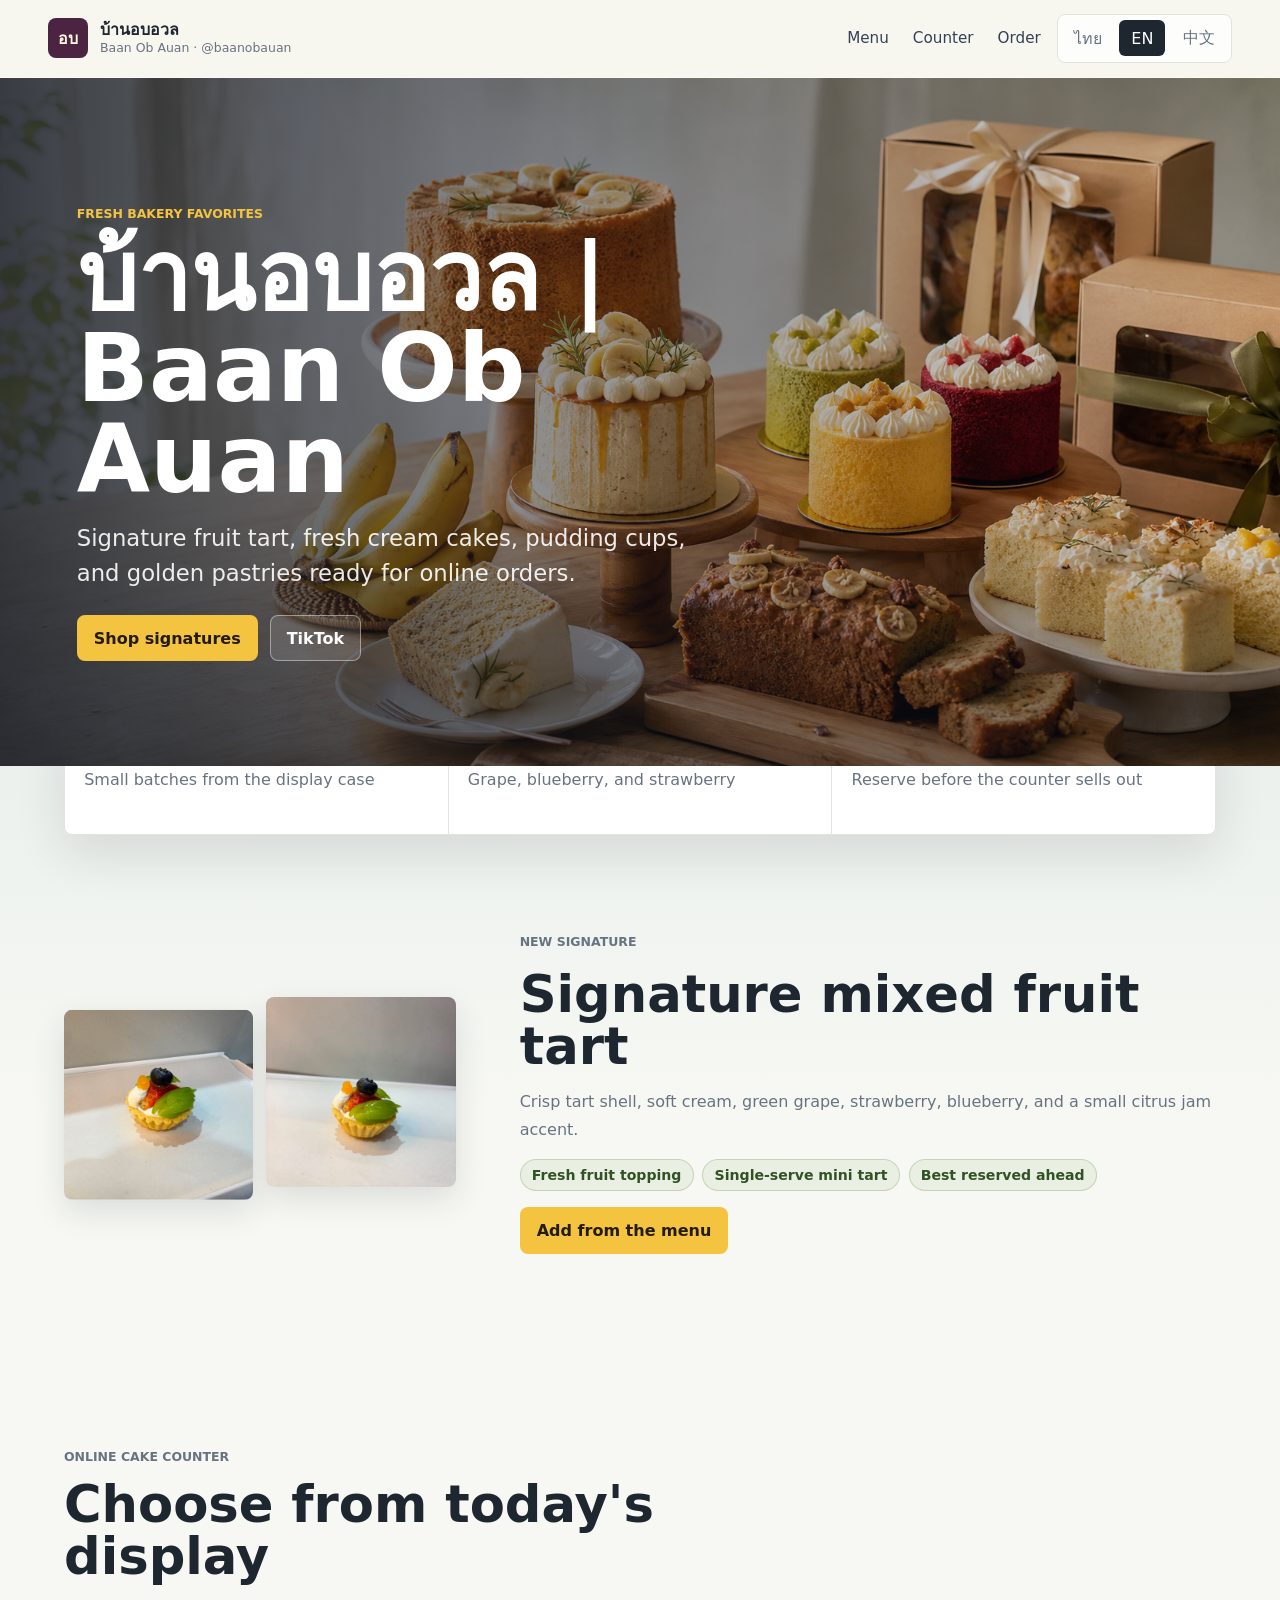
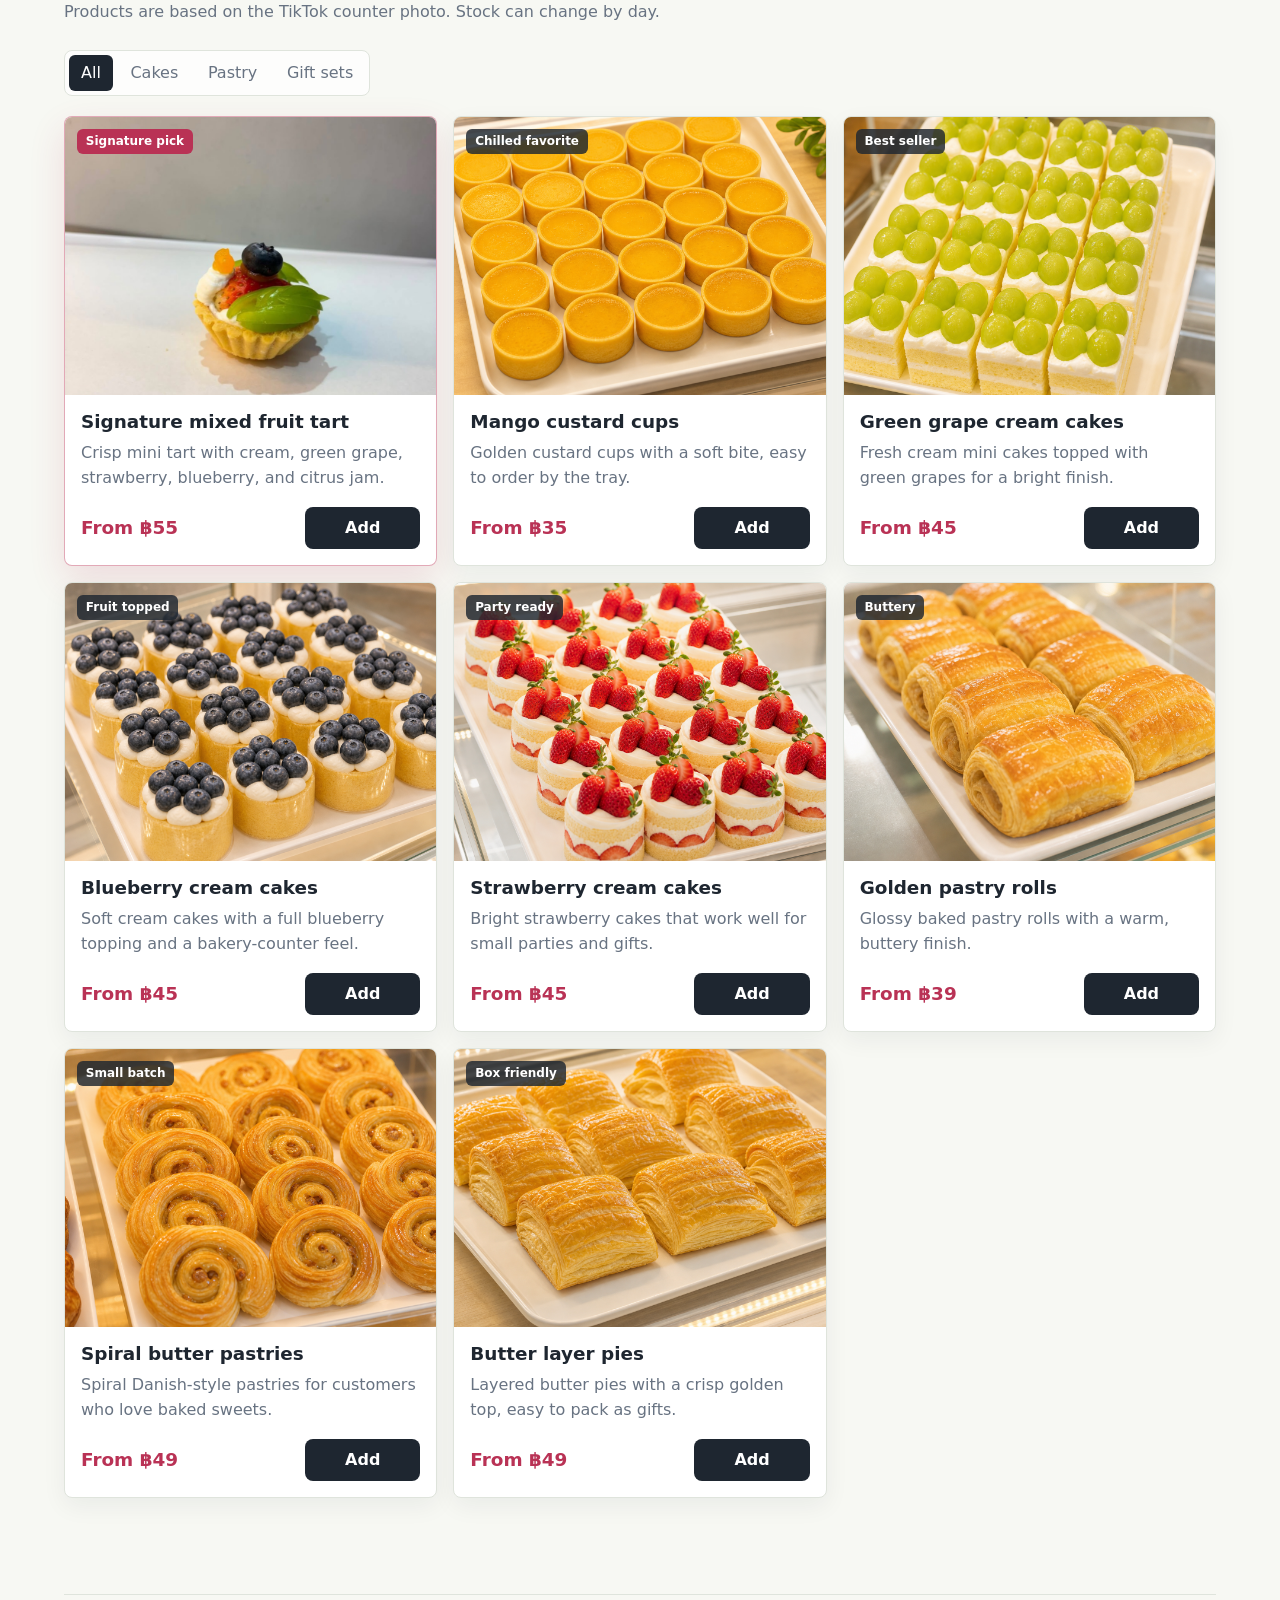
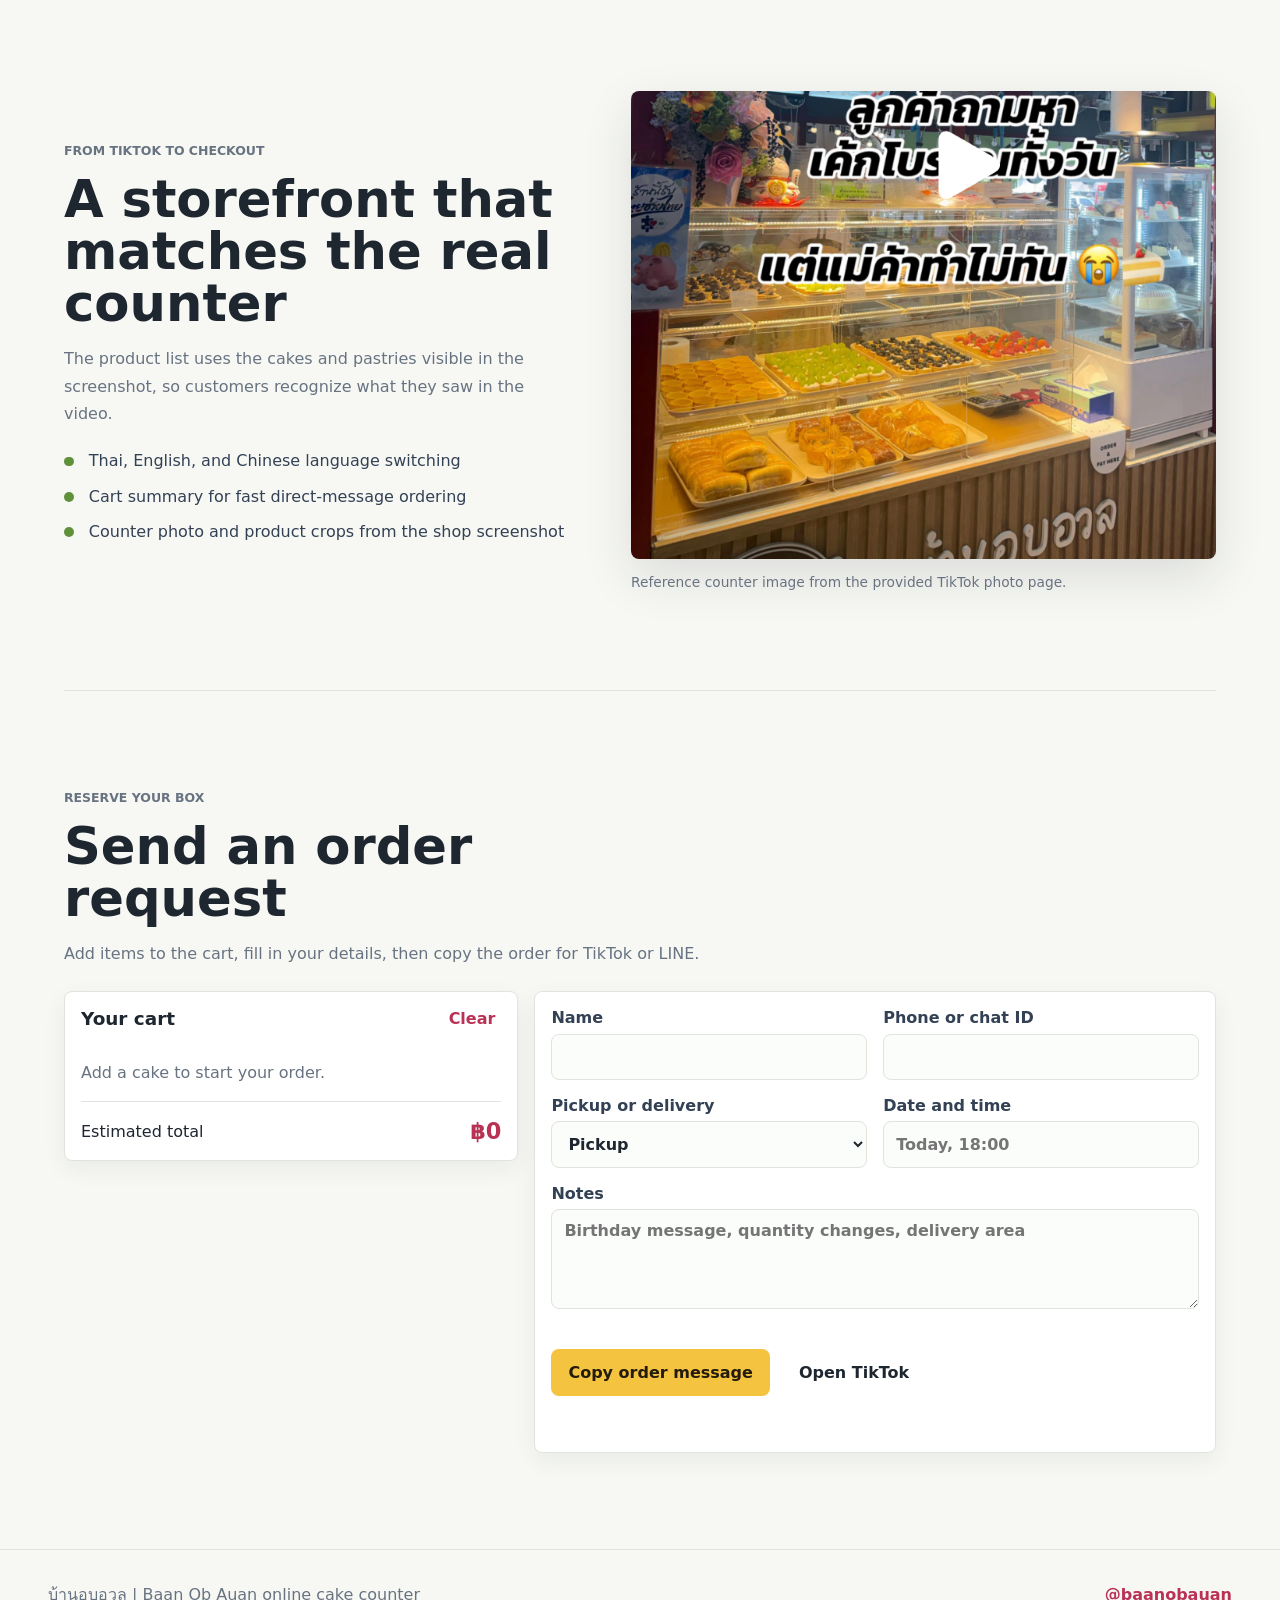
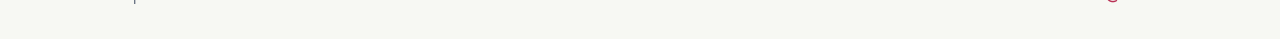
==== commit bd1b6bfb: "Refine hero and featured tart layout" ====
--- a/index.html
+++ b/index.html
@@ -35,16 +35,16 @@
 
     <main id="top">
       <section class="hero" aria-labelledby="hero-title">
-        <img class="hero-image" src="assets/mixed-fruit-tart-2.jpg" alt="" />
+        <img class="hero-image" src="assets/hero-assortment.png" alt="" />
         <div class="hero-shade"></div>
         <div class="hero-content">
-          <p class="eyebrow" data-i18n="hero.eyebrow">Signature fruit tart</p>
+          <p class="eyebrow" data-i18n="hero.eyebrow">Fresh bakery favorites</p>
           <h1 id="hero-title">บ้านอบอวล | Baan Ob Auan</h1>
           <p class="hero-copy" data-i18n="hero.copy">
-            A crisp mini tart topped with green grape, strawberry, blueberry, cream, and a bright citrus finish.
+            Signature fruit tart, fresh cream cakes, pudding cups, and golden pastries ready for online orders.
           </p>
           <div class="hero-actions">
-            <a class="button primary" href="#menu" data-i18n="hero.ctaPrimary">Reserve the tart</a>
+            <a class="button primary" href="#menu" data-i18n="hero.ctaPrimary">Shop signatures</a>
             <a class="button secondary" href="https://www.tiktok.com/@baanobauan" target="_blank" rel="noreferrer" data-i18n="hero.ctaSecondary">TikTok</a>
           </div>
         </div>
--- a/styles.css
+++ b/styles.css
@@ -154,7 +154,7 @@
 
 .hero-image {
   object-fit: cover;
-  object-position: center 58%;
+  object-position: center;
   z-index: -2;
   filter: saturate(1.04) contrast(1.02);
 }
@@ -288,7 +288,7 @@
 
 .featured-section {
   display: grid;
-  grid-template-columns: minmax(0, 1.08fr) minmax(18rem, 0.92fr);
+  grid-template-columns: minmax(18rem, 0.72fr) minmax(0, 1.28fr);
   gap: clamp(1.5rem, 5vw, 4rem);
   align-items: center;
 }
@@ -296,21 +296,23 @@
 .featured-media {
   display: grid;
   grid-template-columns: repeat(2, minmax(0, 1fr));
-  gap: 1rem;
-  align-items: end;
+  gap: 0.8rem;
+  align-items: center;
+  justify-self: center;
+  width: min(100%, 26rem);
 }
 
 .featured-media img {
   width: 100%;
-  aspect-ratio: 3 / 4;
+  aspect-ratio: 1 / 1;
   border-radius: 8px;
   object-fit: cover;
-  object-position: center 58%;
-  box-shadow: var(--shadow);
+  object-position: center 62%;
+  box-shadow: 0 12px 32px rgba(25, 34, 45, 0.12);
 }
 
 .featured-media img:first-child {
-  transform: translateY(1.5rem);
+  transform: translateY(0.8rem);
 }
 
 .featured-copy {
@@ -770,10 +772,11 @@
 
   .featured-media {
     gap: 0.65rem;
+    width: min(100%, 22rem);
   }
 
   .featured-media img:first-child {
-    transform: translateY(0.8rem);
+    transform: translateY(0.45rem);
   }
 
   .section {
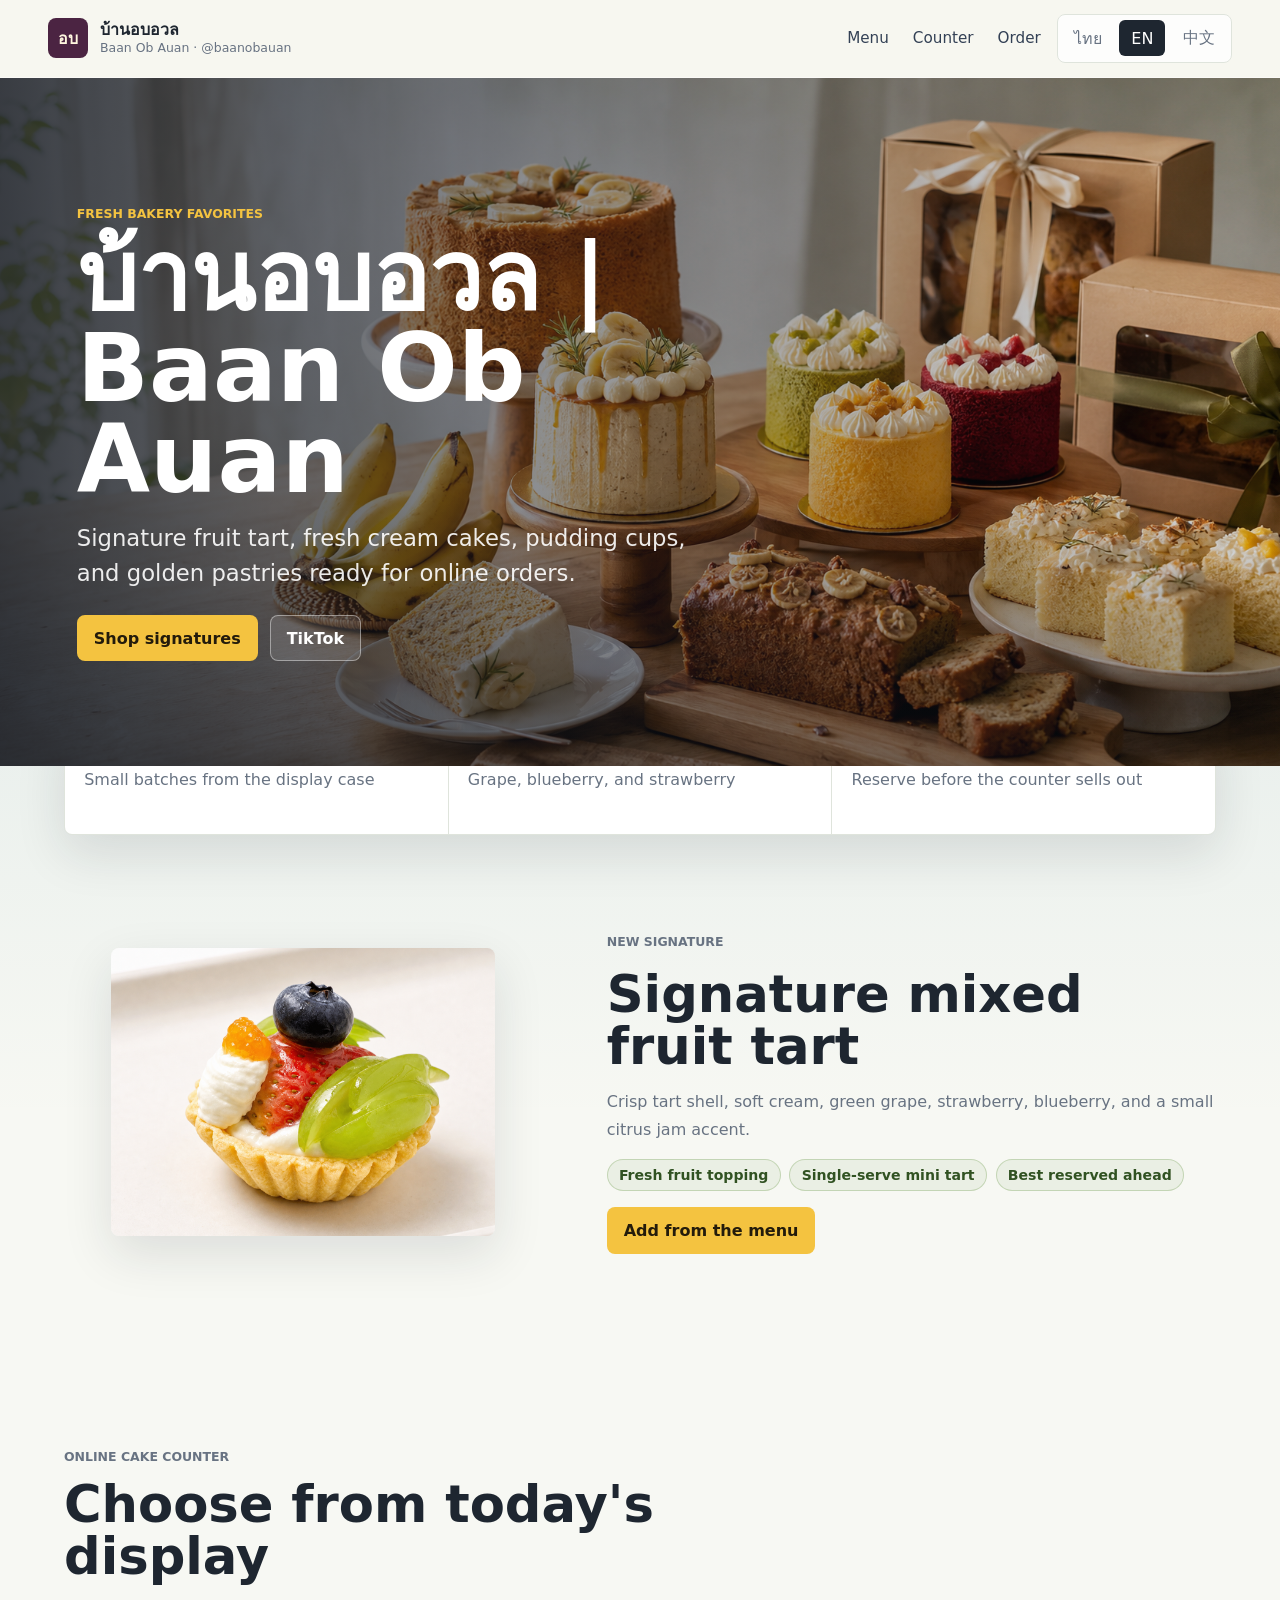
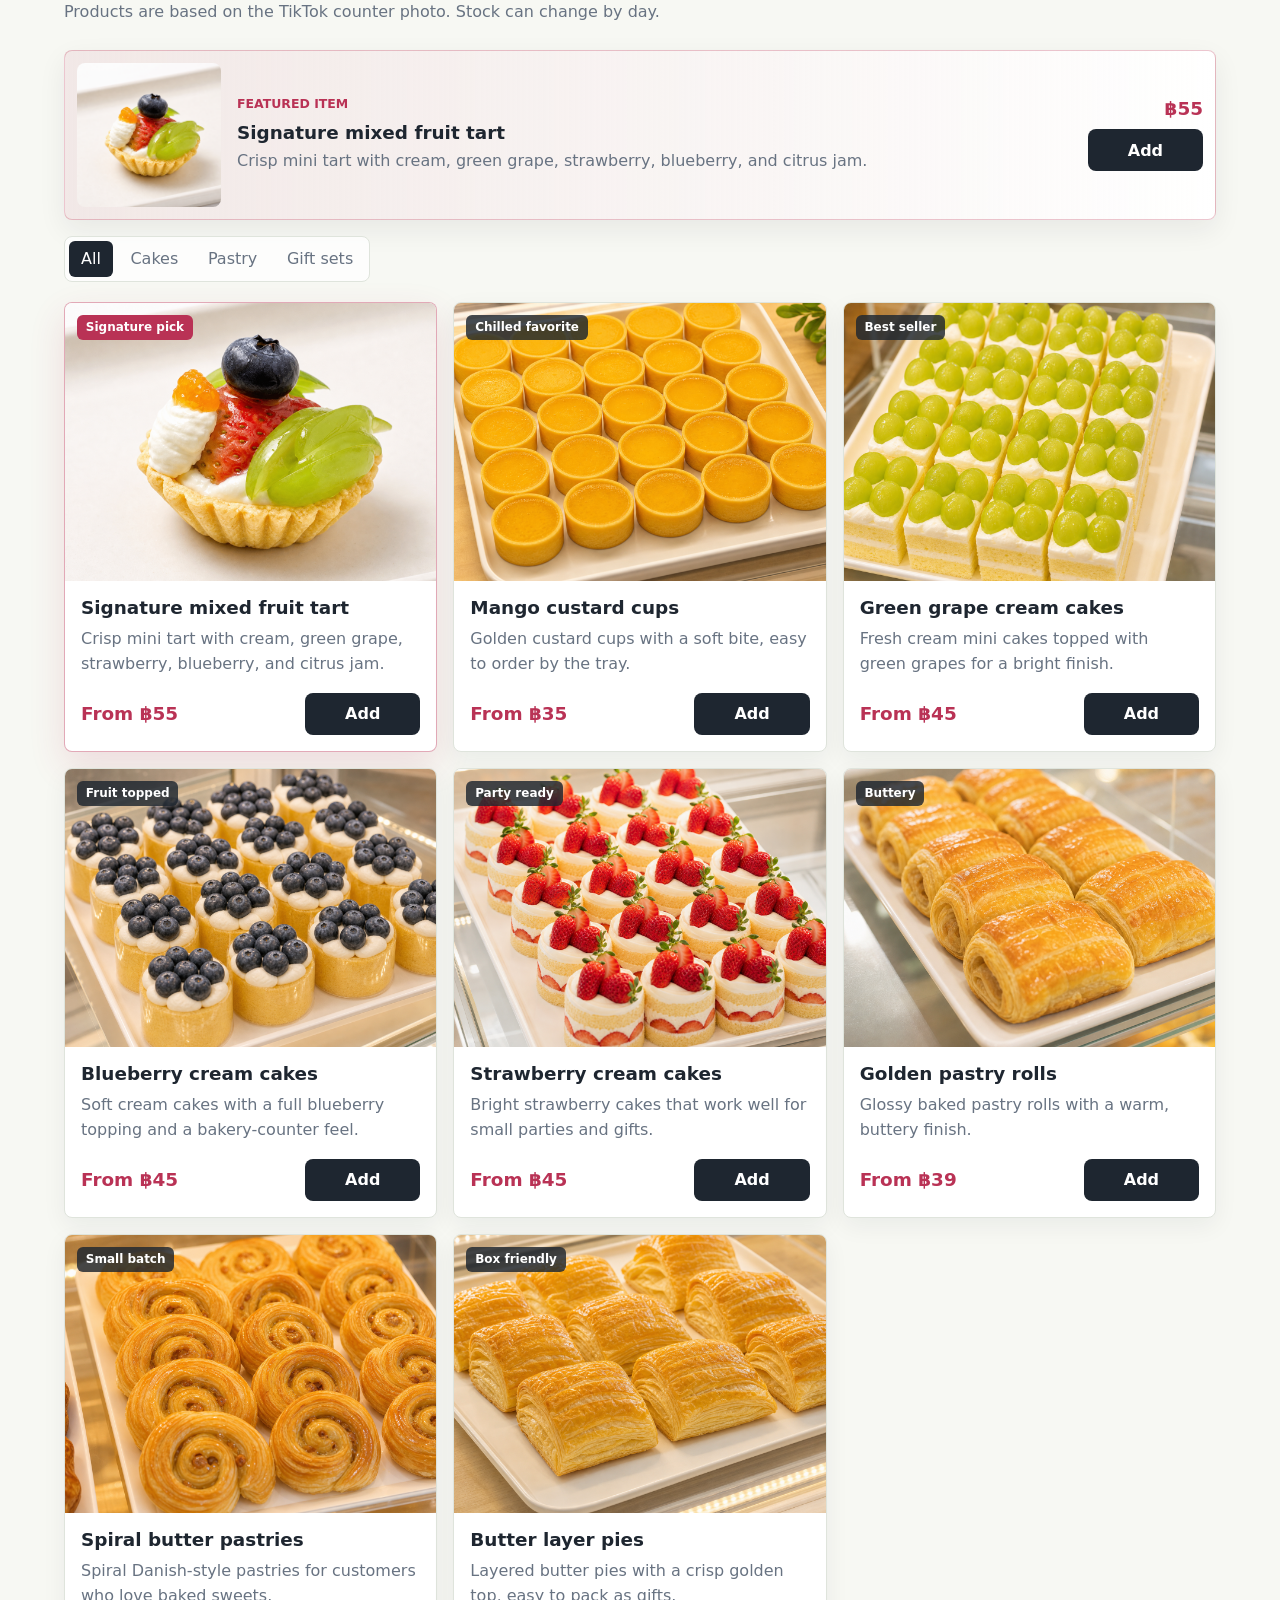
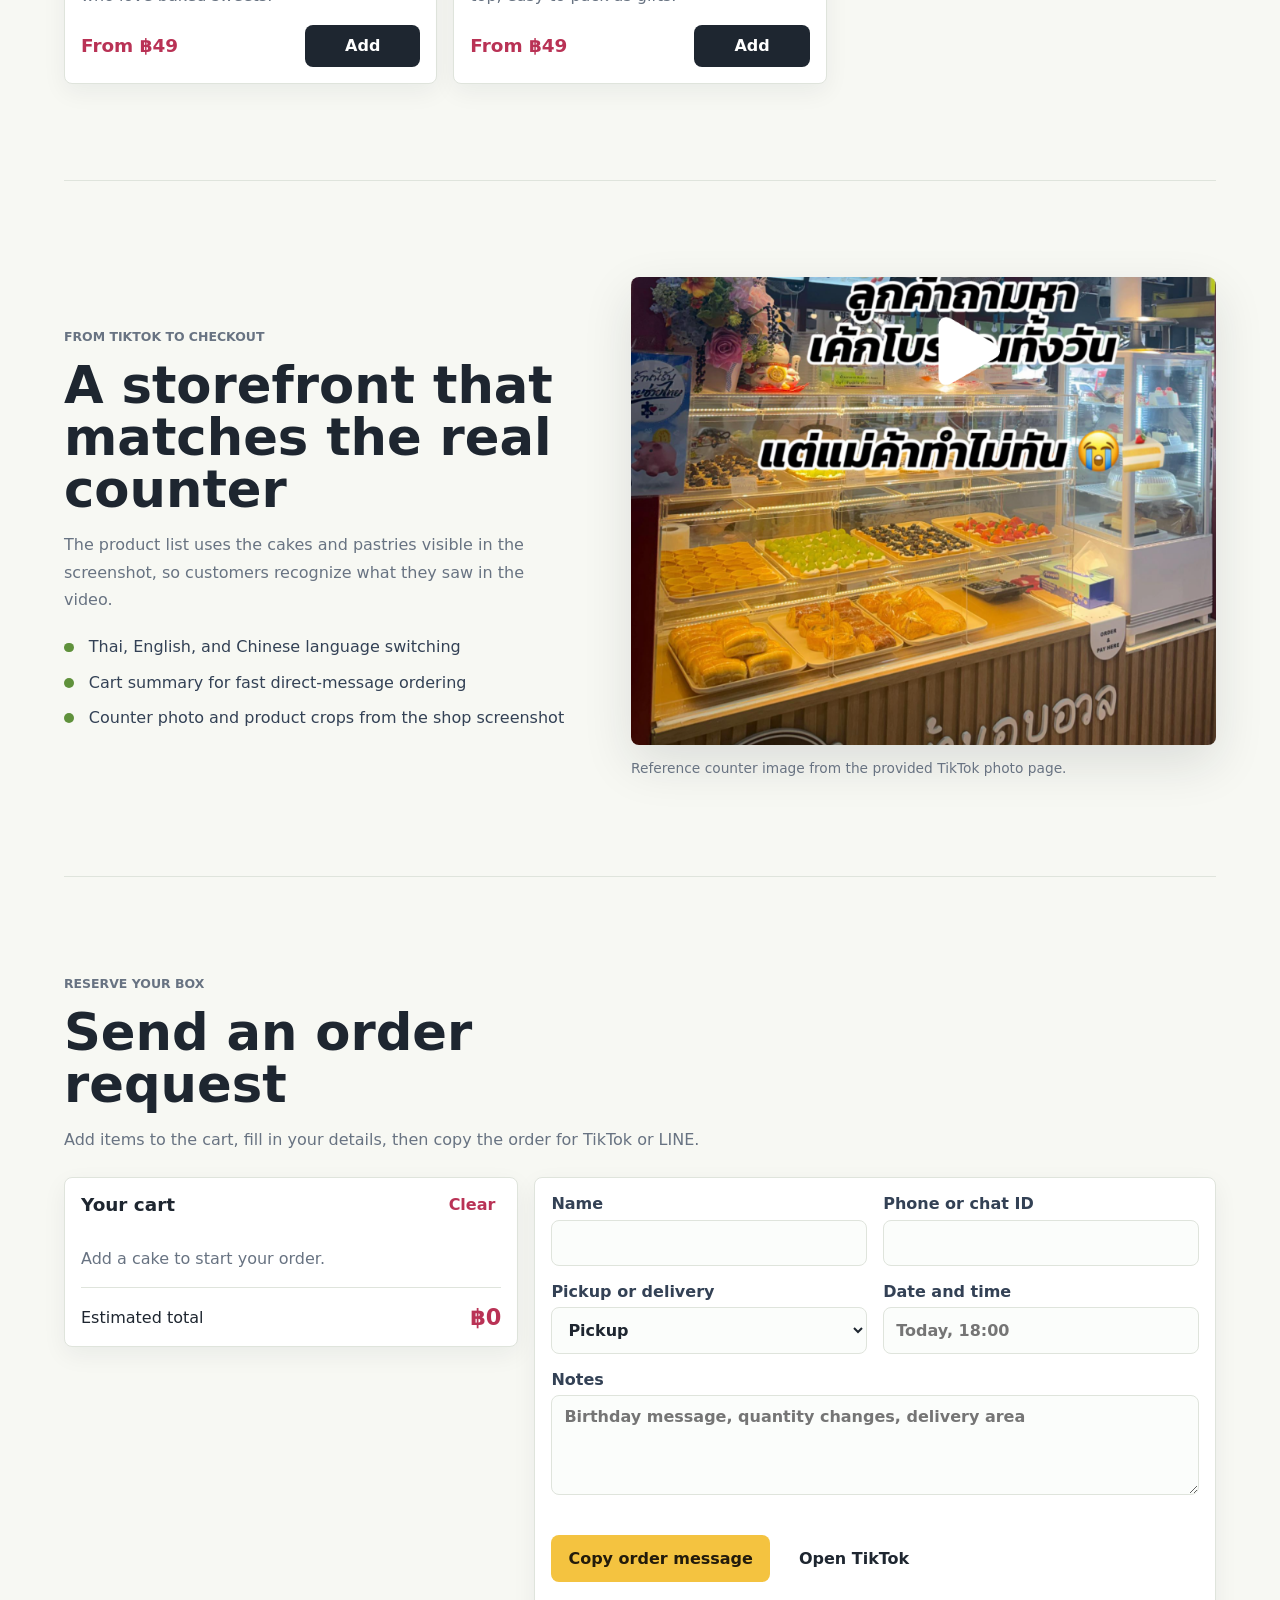
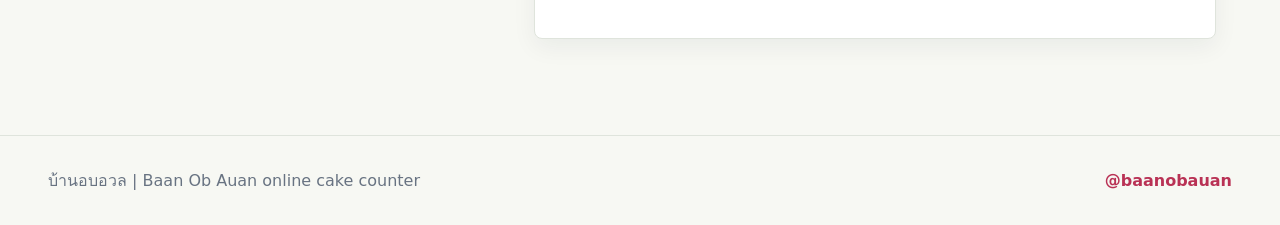
==== commit 11e0cf67: "Feature mixed fruit tart prominently" ====
--- a/index.html
+++ b/index.html
@@ -66,9 +66,8 @@
       </section>
 
       <section class="section featured-section" aria-labelledby="featured-title">
-        <div class="featured-media" aria-label="Signature mixed fruit tart photos">
-          <img src="assets/mixed-fruit-tart-1.jpg" alt="Signature mixed fruit tart on a white tray" />
-          <img src="assets/mixed-fruit-tart-2.jpg" alt="Close view of the signature mixed fruit tart" />
+        <div class="featured-media" aria-label="Signature mixed fruit tart photo">
+          <img src="assets/mixed-fruit-tart-ai.png" alt="Signature mixed fruit tart with green grape, strawberry, blueberry, cream, and citrus jam" />
         </div>
         <div class="featured-copy">
           <p class="eyebrow" data-i18n="featured.eyebrow">New signature</p>
@@ -93,6 +92,21 @@
             Products are based on the TikTok counter photo. Stock can change by day.
           </p>
         </div>
+
+        <article class="menu-featured-card">
+          <img src="assets/mixed-fruit-tart-ai.png" alt="Signature mixed fruit tart product photo" />
+          <div>
+            <p class="eyebrow" data-i18n="menuFeatured.eyebrow">Featured item</p>
+            <h3 data-i18n="menuFeatured.title">Signature mixed fruit tart</h3>
+            <p data-i18n="menuFeatured.copy">
+              Crisp mini tart with cream, green grape, strawberry, blueberry, and citrus jam.
+            </p>
+          </div>
+          <div class="menu-featured-action">
+            <span class="price">฿55</span>
+            <button class="add-button" type="button" data-add="mixed-fruit-tart" data-i18n="product.add">Add</button>
+          </div>
+        </article>
 
         <div class="category-tabs" role="tablist" aria-label="Product categories">
           <button type="button" class="active" data-filter="all" data-i18n="filters.all">All</button>
--- a/styles.css
+++ b/styles.css
@@ -288,31 +288,24 @@
 
 .featured-section {
   display: grid;
-  grid-template-columns: minmax(18rem, 0.72fr) minmax(0, 1.28fr);
+  grid-template-columns: minmax(16rem, 0.88fr) minmax(0, 1.12fr);
   gap: clamp(1.5rem, 5vw, 4rem);
   align-items: center;
 }
 
 .featured-media {
-  display: grid;
-  grid-template-columns: repeat(2, minmax(0, 1fr));
-  gap: 0.8rem;
-  align-items: center;
+  display: block;
   justify-self: center;
-  width: min(100%, 26rem);
+  width: min(100%, 24rem);
 }
 
 .featured-media img {
   width: 100%;
-  aspect-ratio: 1 / 1;
+  aspect-ratio: 4 / 3;
   border-radius: 8px;
   object-fit: cover;
-  object-position: center 62%;
-  box-shadow: 0 12px 32px rgba(25, 34, 45, 0.12);
-}
-
-.featured-media img:first-child {
-  transform: translateY(0.8rem);
+  object-position: center;
+  box-shadow: var(--shadow);
 }
 
 .featured-copy {
@@ -374,6 +367,42 @@
   max-width: 100%;
   margin-bottom: 1.25rem;
   overflow-x: auto;
+}
+
+.menu-featured-card {
+  display: grid;
+  grid-template-columns: 9rem minmax(0, 1fr) auto;
+  gap: 1rem;
+  align-items: center;
+  margin-bottom: 1rem;
+  border: 1px solid rgba(185, 50, 85, 0.28);
+  border-radius: 8px;
+  padding: 0.75rem;
+  background: linear-gradient(90deg, rgba(185, 50, 85, 0.08), rgba(255, 255, 255, 0.94));
+  box-shadow: 0 10px 28px rgba(25, 34, 45, 0.07);
+}
+
+.menu-featured-card img {
+  width: 9rem;
+  aspect-ratio: 1 / 1;
+  border-radius: 8px;
+  object-fit: cover;
+}
+
+.menu-featured-card h3 {
+  margin-bottom: 0.35rem;
+}
+
+.menu-featured-card p:not(.eyebrow) {
+  margin: 0;
+  color: var(--muted);
+  line-height: 1.55;
+}
+
+.menu-featured-action {
+  display: grid;
+  gap: 0.65rem;
+  justify-items: end;
 }
 
 .product-grid {
@@ -771,12 +800,25 @@
   }
 
   .featured-media {
-    gap: 0.65rem;
     width: min(100%, 22rem);
   }
 
-  .featured-media img:first-child {
-    transform: translateY(0.45rem);
+  .menu-featured-card {
+    grid-template-columns: 7rem minmax(0, 1fr);
+  }
+
+  .menu-featured-card img {
+    width: 7rem;
+  }
+
+  .menu-featured-action {
+    grid-column: 1 / -1;
+    grid-template-columns: 1fr;
+    justify-items: stretch;
+  }
+
+  .menu-featured-action .price {
+    justify-self: start;
   }
 
   .section {
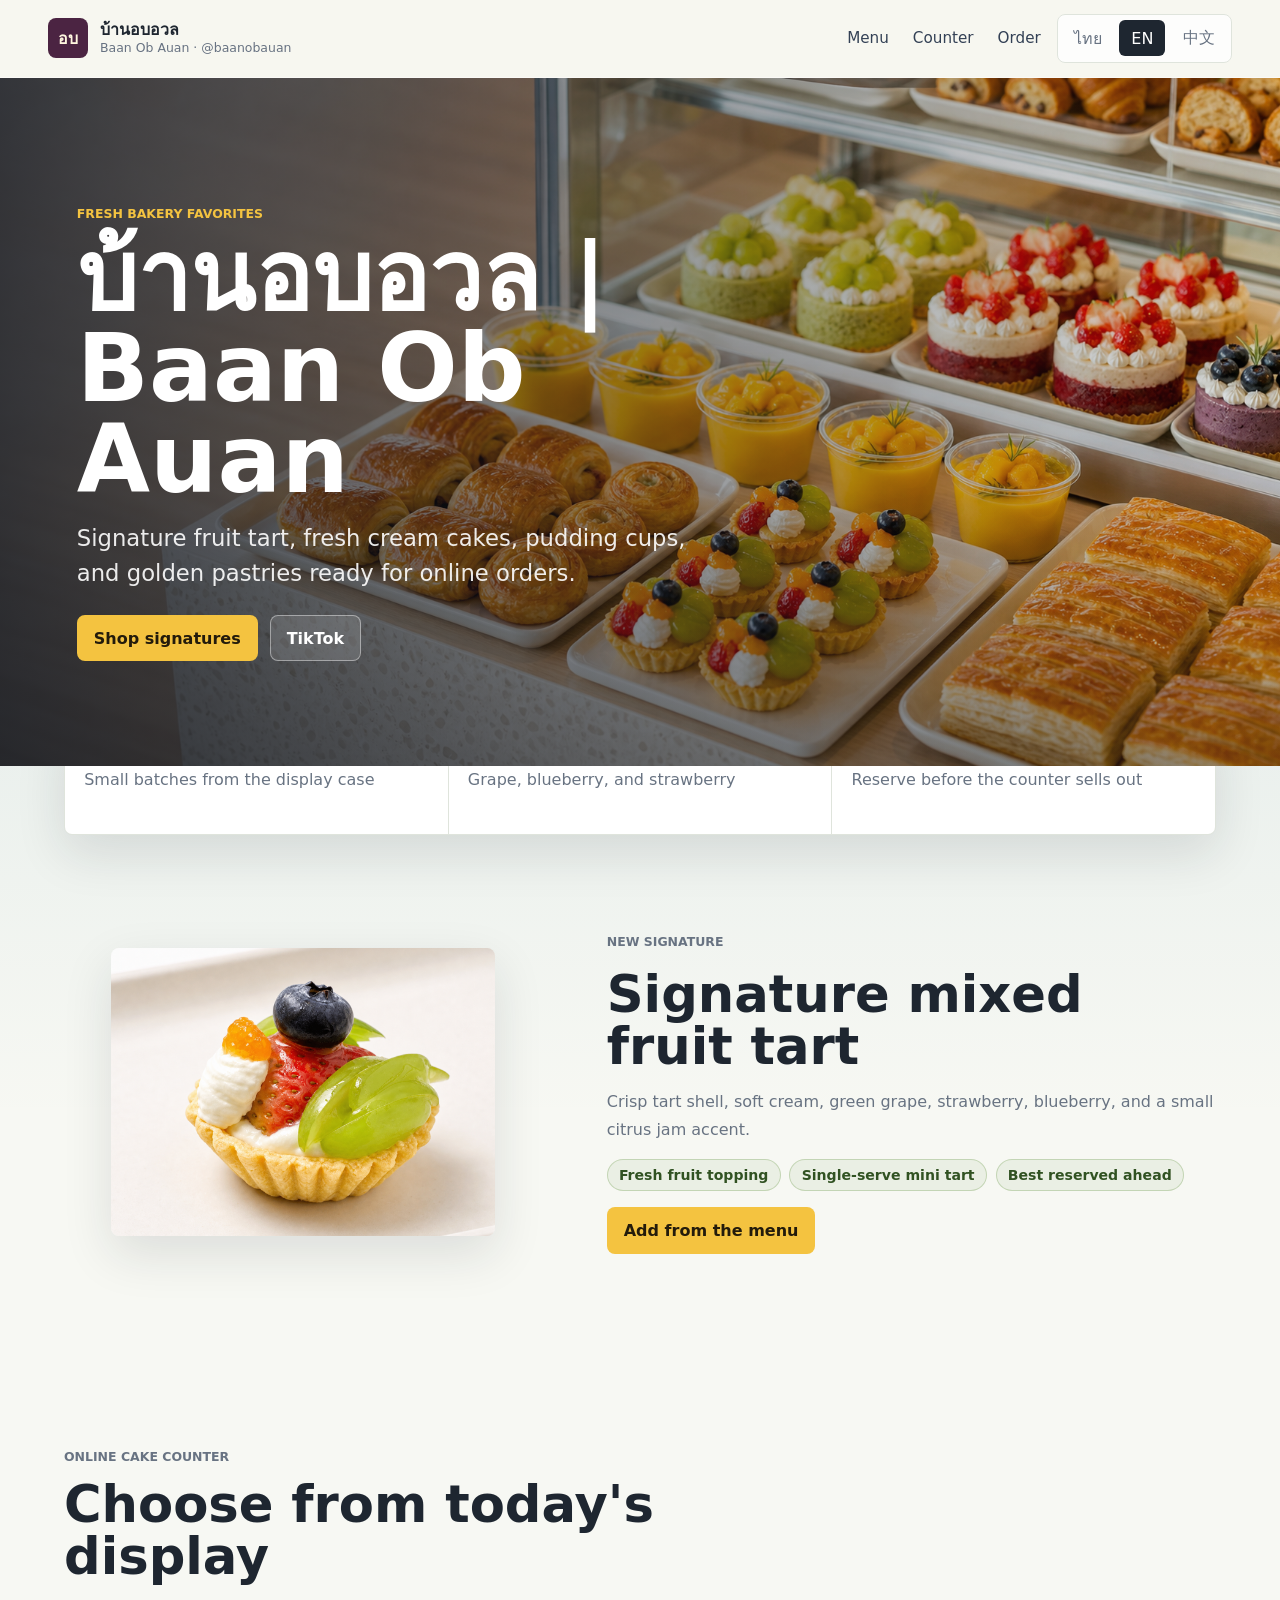
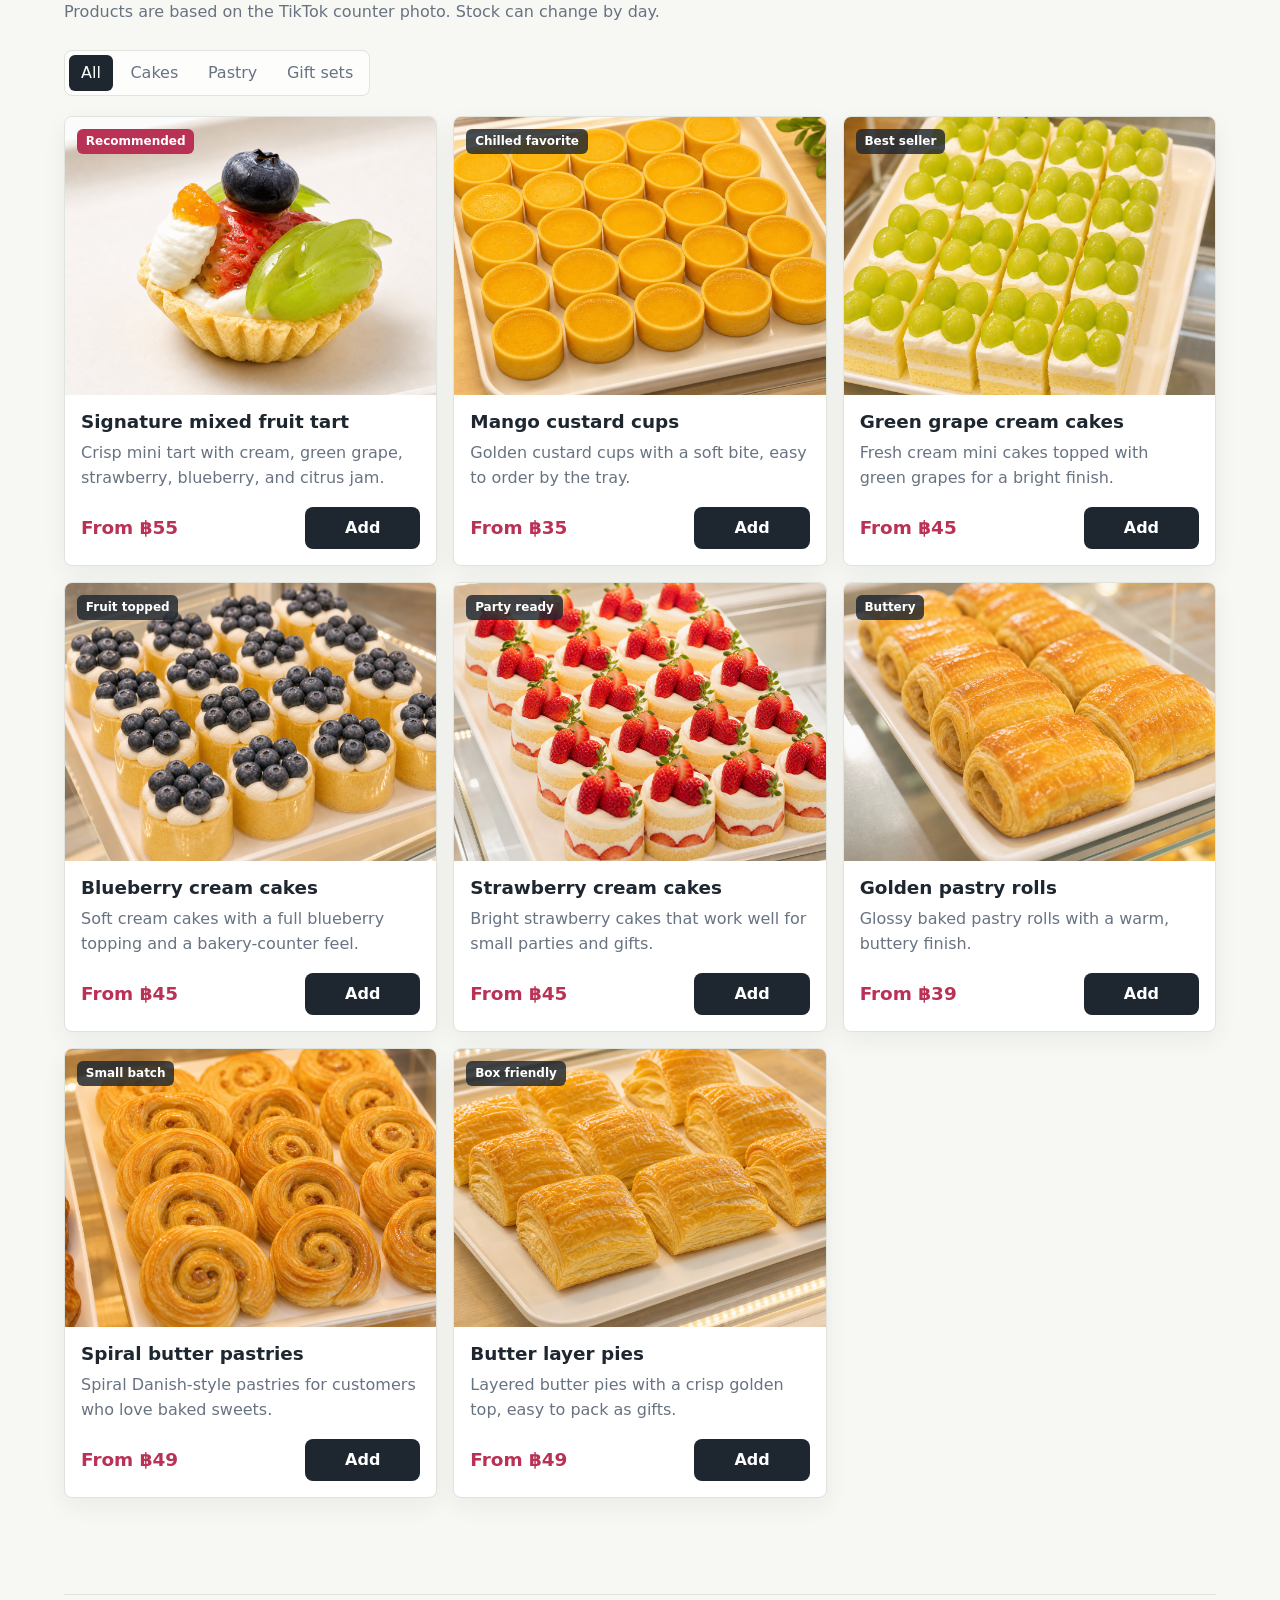
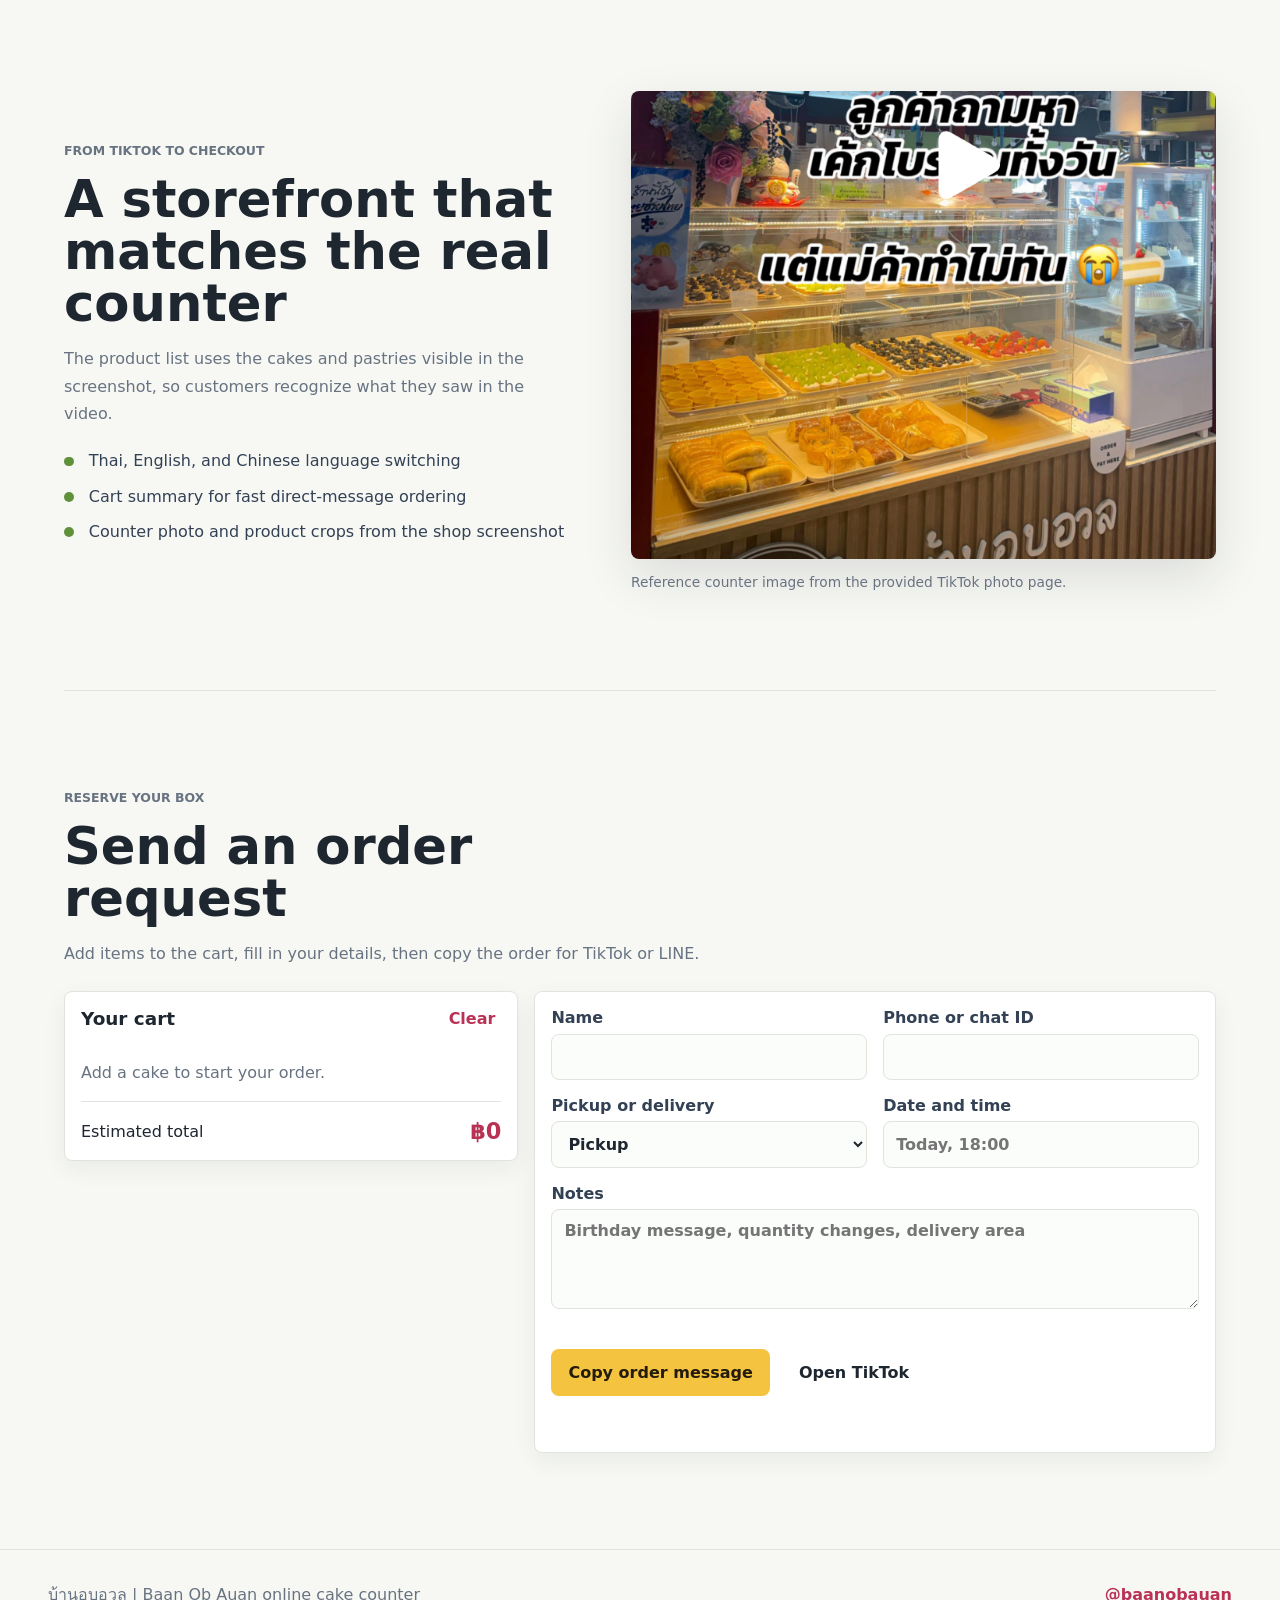
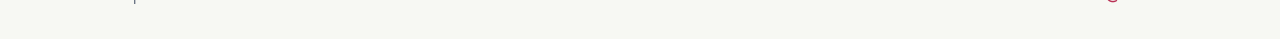
==== commit 871fa0ee: "Align hero and product grid with current items" ====
--- a/index.html
+++ b/index.html
@@ -35,7 +35,7 @@
 
     <main id="top">
       <section class="hero" aria-labelledby="hero-title">
-        <img class="hero-image" src="assets/hero-assortment.png" alt="" />
+        <img class="hero-image" src="assets/hero-small-products.png" alt="" />
         <div class="hero-shade"></div>
         <div class="hero-content">
           <p class="eyebrow" data-i18n="hero.eyebrow">Fresh bakery favorites</p>
@@ -92,21 +92,6 @@
             Products are based on the TikTok counter photo. Stock can change by day.
           </p>
         </div>
-
-        <article class="menu-featured-card">
-          <img src="assets/mixed-fruit-tart-ai.png" alt="Signature mixed fruit tart product photo" />
-          <div>
-            <p class="eyebrow" data-i18n="menuFeatured.eyebrow">Featured item</p>
-            <h3 data-i18n="menuFeatured.title">Signature mixed fruit tart</h3>
-            <p data-i18n="menuFeatured.copy">
-              Crisp mini tart with cream, green grape, strawberry, blueberry, and citrus jam.
-            </p>
-          </div>
-          <div class="menu-featured-action">
-            <span class="price">฿55</span>
-            <button class="add-button" type="button" data-add="mixed-fruit-tart" data-i18n="product.add">Add</button>
-          </div>
-        </article>
 
         <div class="category-tabs" role="tablist" aria-label="Product categories">
           <button type="button" class="active" data-filter="all" data-i18n="filters.all">All</button>
--- a/styles.css
+++ b/styles.css
@@ -369,42 +369,6 @@
   overflow-x: auto;
 }
 
-.menu-featured-card {
-  display: grid;
-  grid-template-columns: 9rem minmax(0, 1fr) auto;
-  gap: 1rem;
-  align-items: center;
-  margin-bottom: 1rem;
-  border: 1px solid rgba(185, 50, 85, 0.28);
-  border-radius: 8px;
-  padding: 0.75rem;
-  background: linear-gradient(90deg, rgba(185, 50, 85, 0.08), rgba(255, 255, 255, 0.94));
-  box-shadow: 0 10px 28px rgba(25, 34, 45, 0.07);
-}
-
-.menu-featured-card img {
-  width: 9rem;
-  aspect-ratio: 1 / 1;
-  border-radius: 8px;
-  object-fit: cover;
-}
-
-.menu-featured-card h3 {
-  margin-bottom: 0.35rem;
-}
-
-.menu-featured-card p:not(.eyebrow) {
-  margin: 0;
-  color: var(--muted);
-  line-height: 1.55;
-}
-
-.menu-featured-action {
-  display: grid;
-  gap: 0.65rem;
-  justify-items: end;
-}
-
 .product-grid {
   display: grid;
   grid-template-columns: repeat(3, minmax(0, 1fr));
@@ -419,11 +383,6 @@
   border-radius: 8px;
   background: var(--surface);
   box-shadow: 0 8px 24px rgba(25, 34, 45, 0.06);
-}
-
-.featured-product-card {
-  border-color: rgba(185, 50, 85, 0.42);
-  box-shadow: 0 14px 36px rgba(185, 50, 85, 0.14);
 }
 
 .featured-product-card .product-badge {
@@ -803,24 +762,6 @@
     width: min(100%, 22rem);
   }
 
-  .menu-featured-card {
-    grid-template-columns: 7rem minmax(0, 1fr);
-  }
-
-  .menu-featured-card img {
-    width: 7rem;
-  }
-
-  .menu-featured-action {
-    grid-column: 1 / -1;
-    grid-template-columns: 1fr;
-    justify-items: stretch;
-  }
-
-  .menu-featured-action .price {
-    justify-self: start;
-  }
-
   .section {
     width: min(100% - 1rem, 72rem);
   }
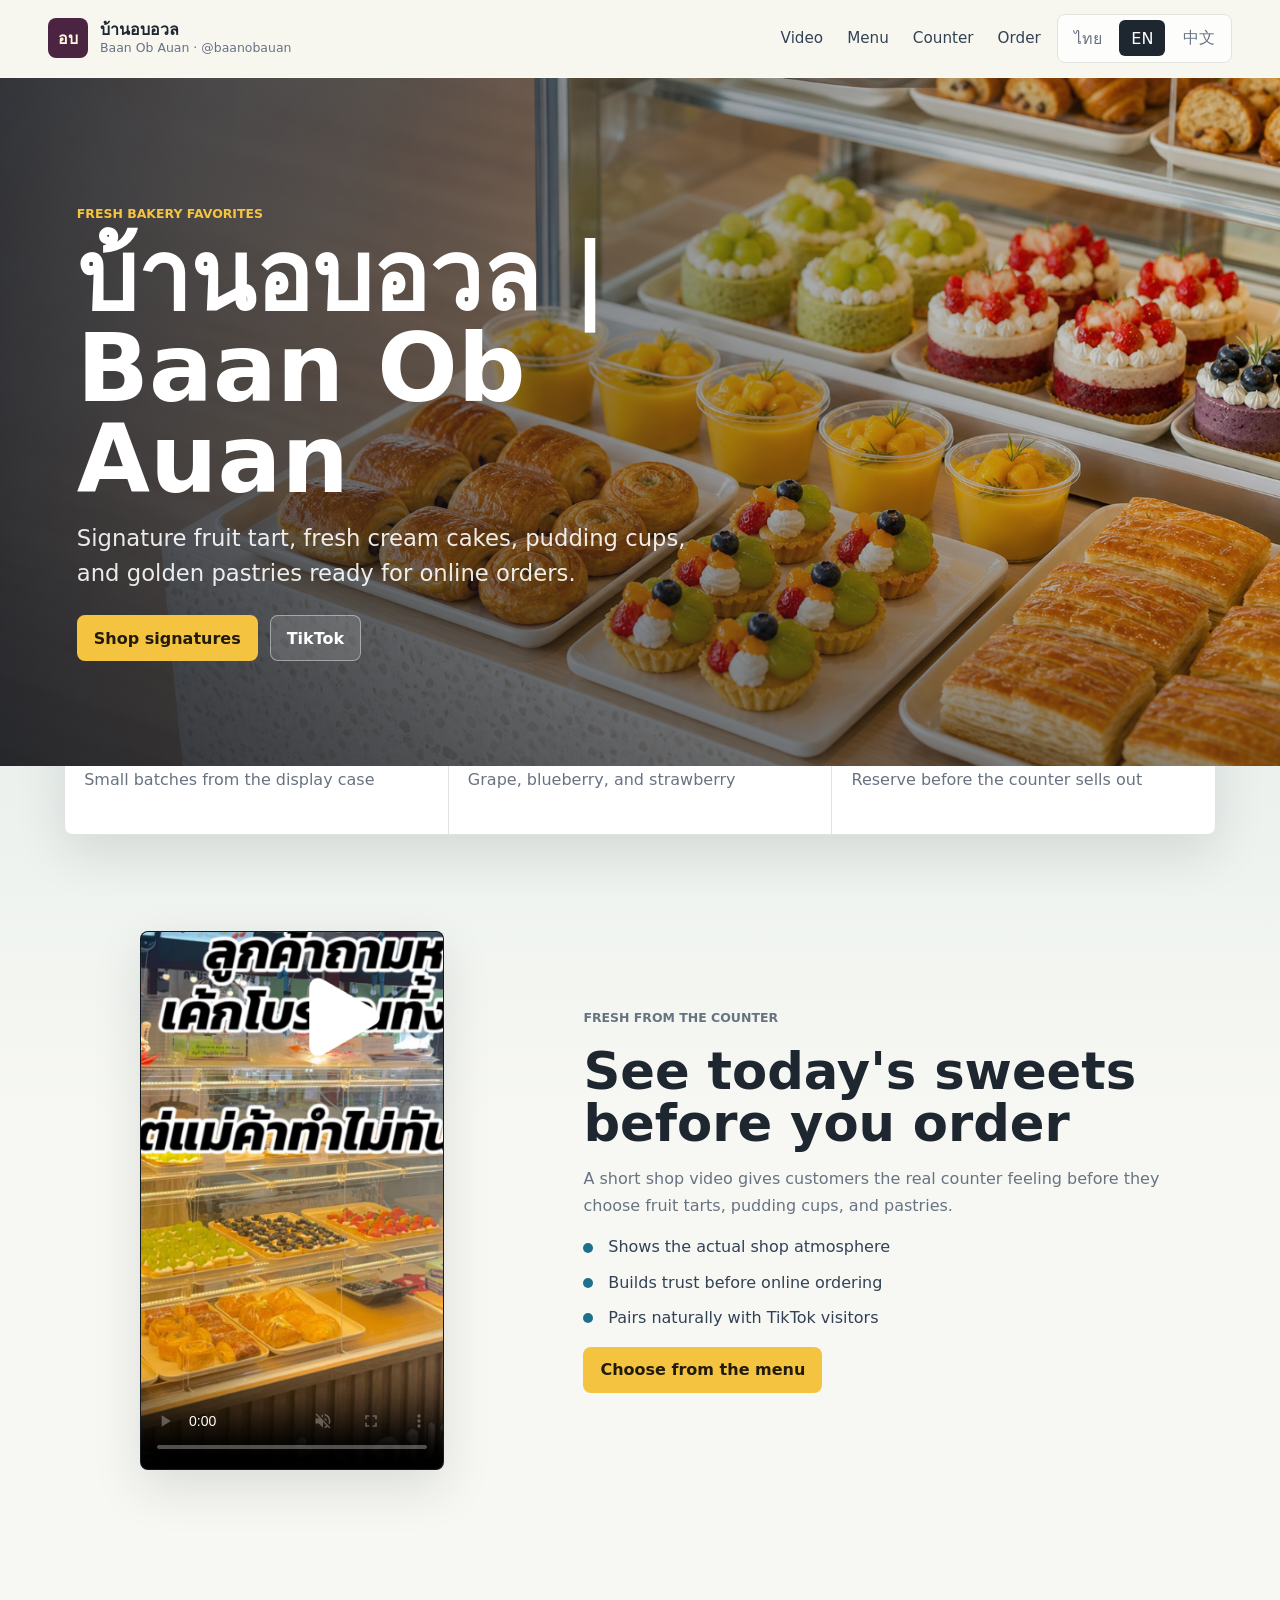
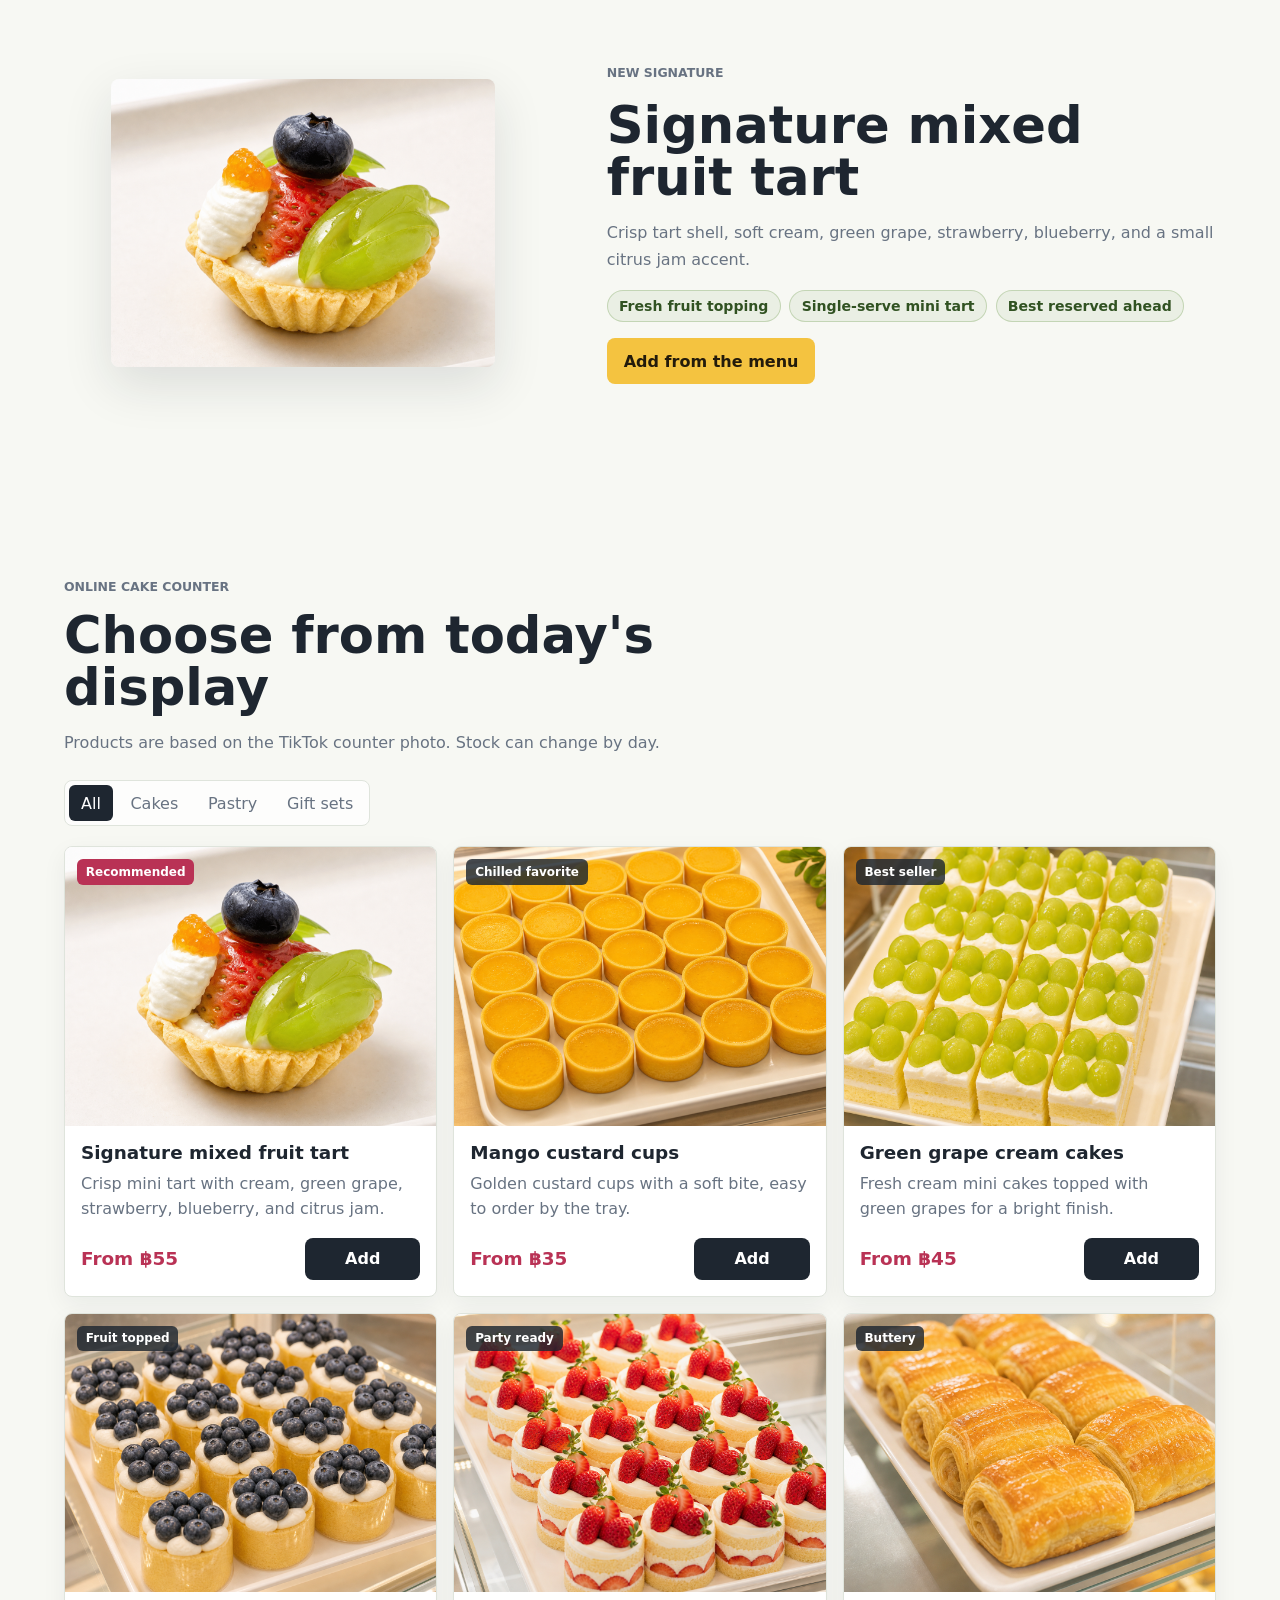
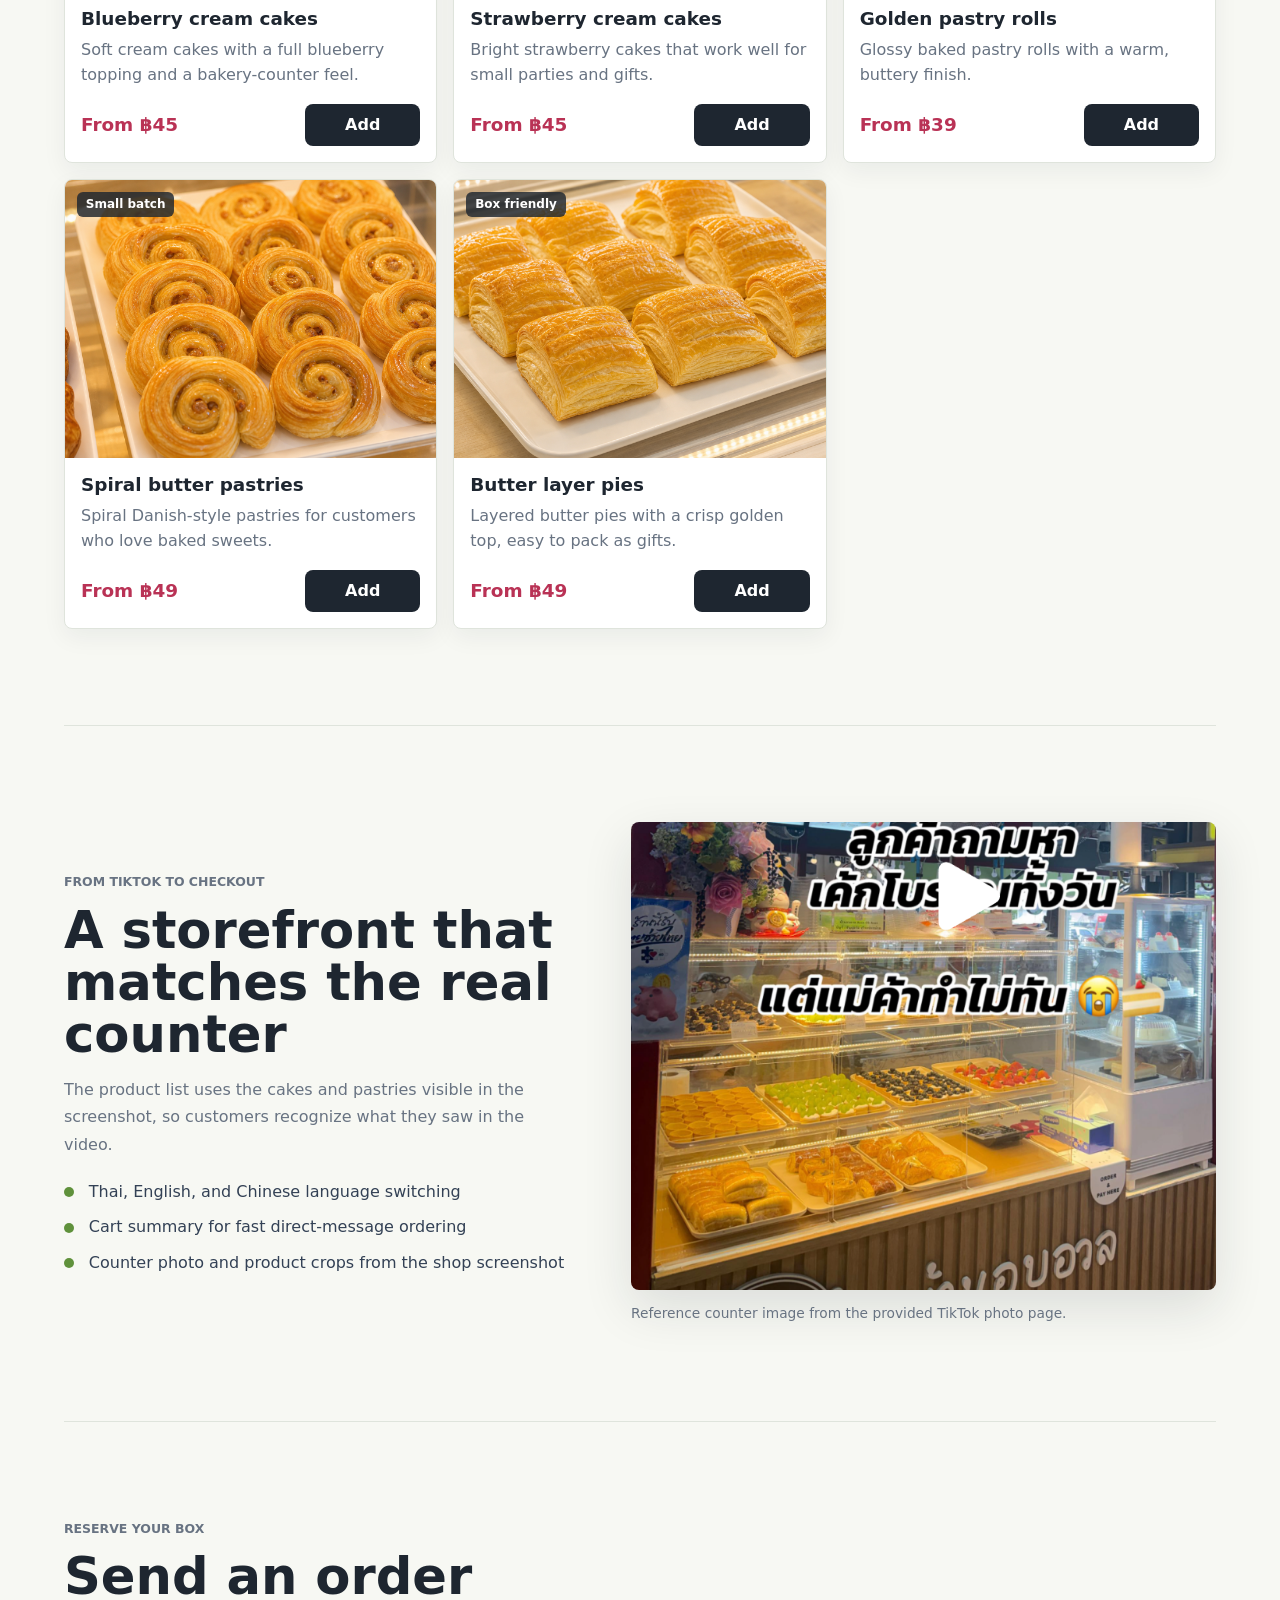
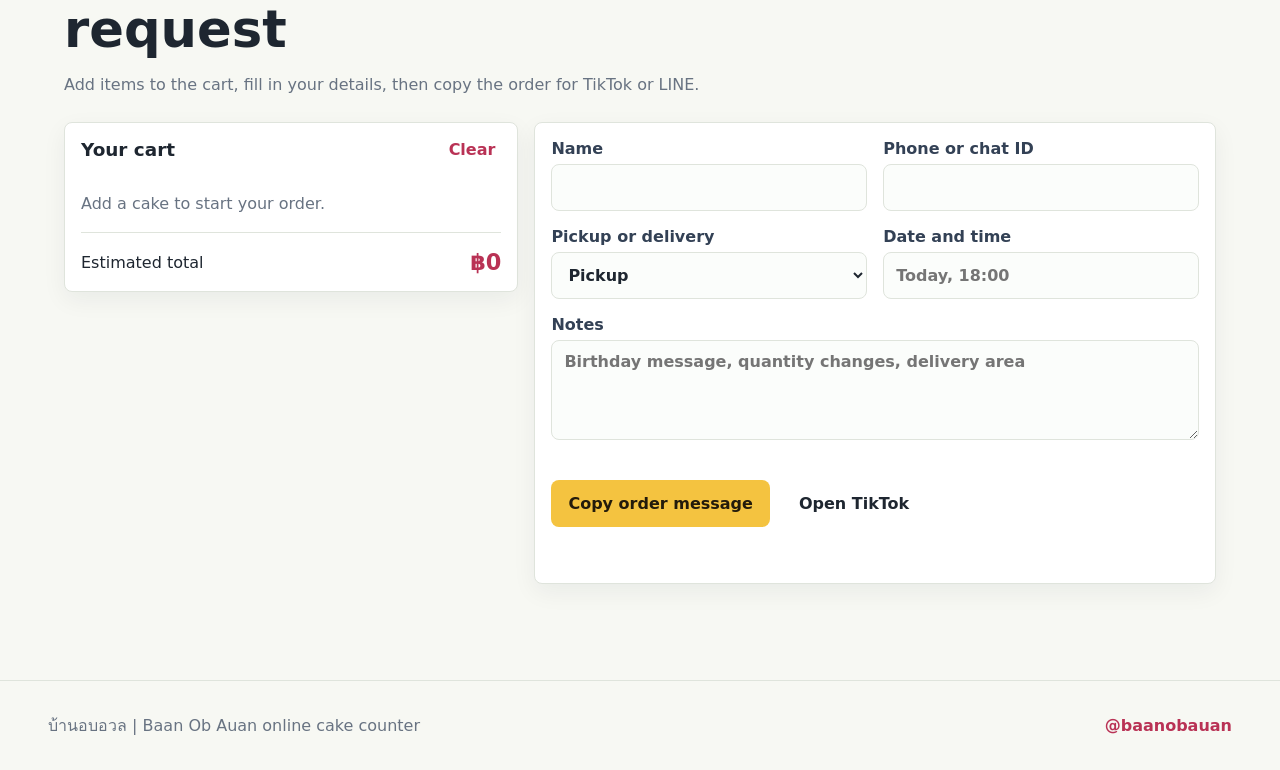
==== commit a6190868: "Add promotional video section" ====
--- a/index.html
+++ b/index.html
@@ -21,6 +21,7 @@
       </a>
 
       <nav class="nav-links" aria-label="Primary navigation">
+        <a href="#promo" data-i18n="nav.promo">Video</a>
         <a href="#menu" data-i18n="nav.menu">Menu</a>
         <a href="#story" data-i18n="nav.story">Story</a>
         <a href="#order" data-i18n="nav.order">Order</a>
@@ -62,6 +63,36 @@
         <div>
           <strong data-i18n="stats.threeTitle">Order ahead</strong>
           <span data-i18n="stats.threeText">Reserve before the counter sells out</span>
+        </div>
+      </section>
+
+      <section class="section promo-section" id="promo" aria-labelledby="promo-title">
+        <div class="promo-video-frame">
+          <video
+            src="assets/baanobauan-promo.mp4"
+            poster="assets/tiktok-shop-display.png"
+            autoplay
+            muted
+            loop
+            playsinline
+            controls
+            preload="metadata"
+          >
+            <span data-i18n="promo.videoFallback">Your browser does not support this promotional video.</span>
+          </video>
+        </div>
+        <div class="promo-copy">
+          <p class="eyebrow" data-i18n="promo.eyebrow">Fresh from the counter</p>
+          <h2 id="promo-title" data-i18n="promo.title">See today’s sweets before you order</h2>
+          <p data-i18n="promo.copy">
+            A short shop video gives customers the real counter feeling before they choose fruit tarts, pudding cups, and pastries.
+          </p>
+          <ul class="promo-points" aria-label="Promotional video highlights">
+            <li data-i18n="promo.pointOne">Shows the actual shop atmosphere</li>
+            <li data-i18n="promo.pointTwo">Builds trust before online ordering</li>
+            <li data-i18n="promo.pointThree">Pairs naturally with TikTok visitors</li>
+          </ul>
+          <a class="button primary" href="#menu" data-i18n="promo.cta">Choose from the menu</a>
         </div>
       </section>
 
--- a/styles.css
+++ b/styles.css
@@ -286,6 +286,73 @@
   line-height: 1.45;
 }
 
+.promo-section {
+  display: grid;
+  grid-template-columns: minmax(17rem, 0.72fr) minmax(0, 1fr);
+  gap: clamp(1.5rem, 5vw, 4rem);
+  align-items: center;
+}
+
+.promo-video-frame {
+  justify-self: center;
+  width: min(100%, 19rem);
+  overflow: hidden;
+  border: 1px solid rgba(30, 38, 48, 0.18);
+  border-radius: 8px;
+  background: #101820;
+  box-shadow: var(--shadow);
+}
+
+.promo-video-frame video {
+  display: block;
+  width: 100%;
+  aspect-ratio: 9 / 16;
+  object-fit: cover;
+  background: #101820;
+}
+
+.promo-copy {
+  display: grid;
+  gap: 1rem;
+}
+
+.promo-copy p {
+  margin: 0;
+  color: var(--muted);
+  line-height: 1.7;
+}
+
+.promo-copy .button {
+  width: max-content;
+  min-width: 12rem;
+}
+
+.promo-points {
+  display: grid;
+  gap: 0.65rem;
+  margin: 0;
+  padding: 0;
+  list-style: none;
+}
+
+.promo-points li {
+  position: relative;
+  padding-left: 1.55rem;
+  color: #334155;
+  line-height: 1.55;
+}
+
+.promo-points li::before {
+  content: "";
+  position: absolute;
+  left: 0;
+  top: 0.45rem;
+  width: 0.62rem;
+  height: 0.62rem;
+  border-radius: 999px;
+  background: var(--blue);
+}
+
 .featured-section {
   display: grid;
   grid-template-columns: minmax(16rem, 0.88fr) minmax(0, 1.12fr);
@@ -686,6 +753,7 @@
   }
 
   .quick-strip,
+  .promo-section,
   .featured-section,
   .product-grid,
   .story-section,
@@ -752,6 +820,7 @@
   }
 
   .hero-actions .button,
+  .promo-copy .button,
   .featured-copy .button,
   .form-actions .button,
   .add-button {
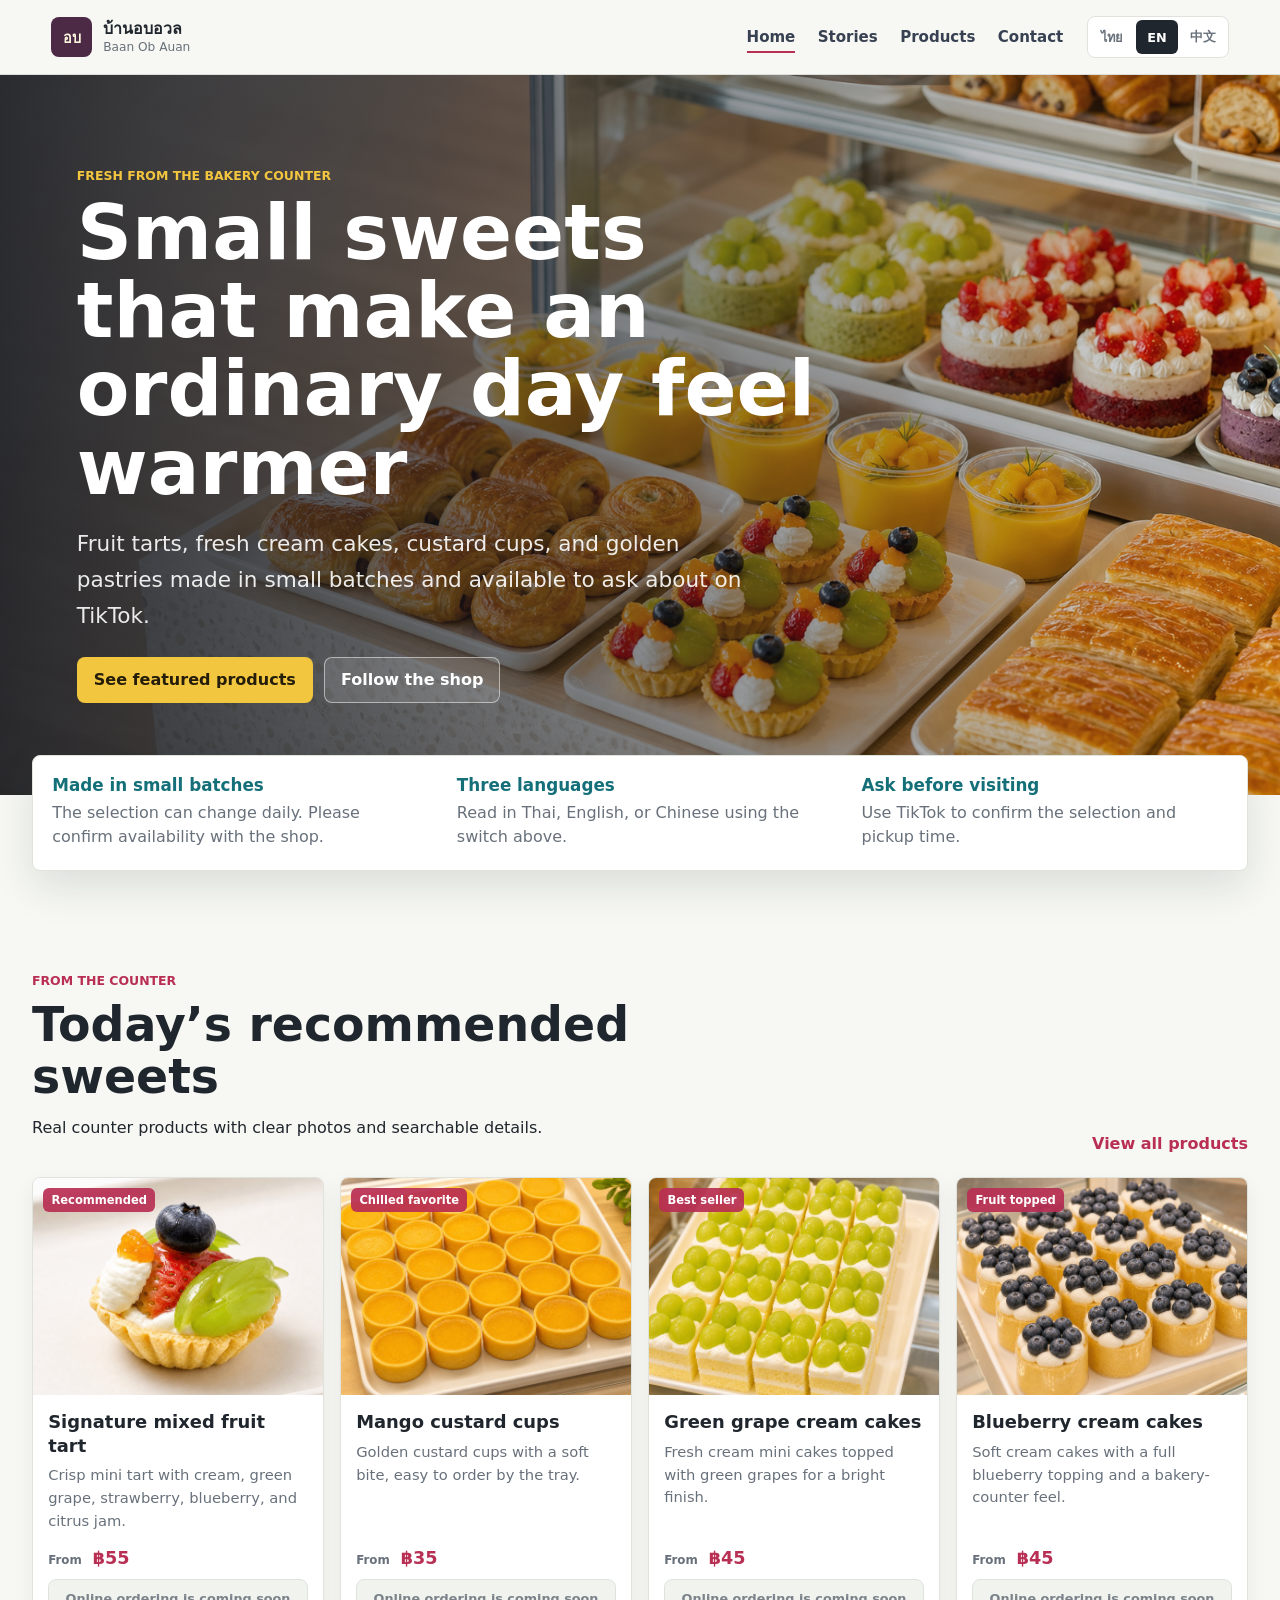
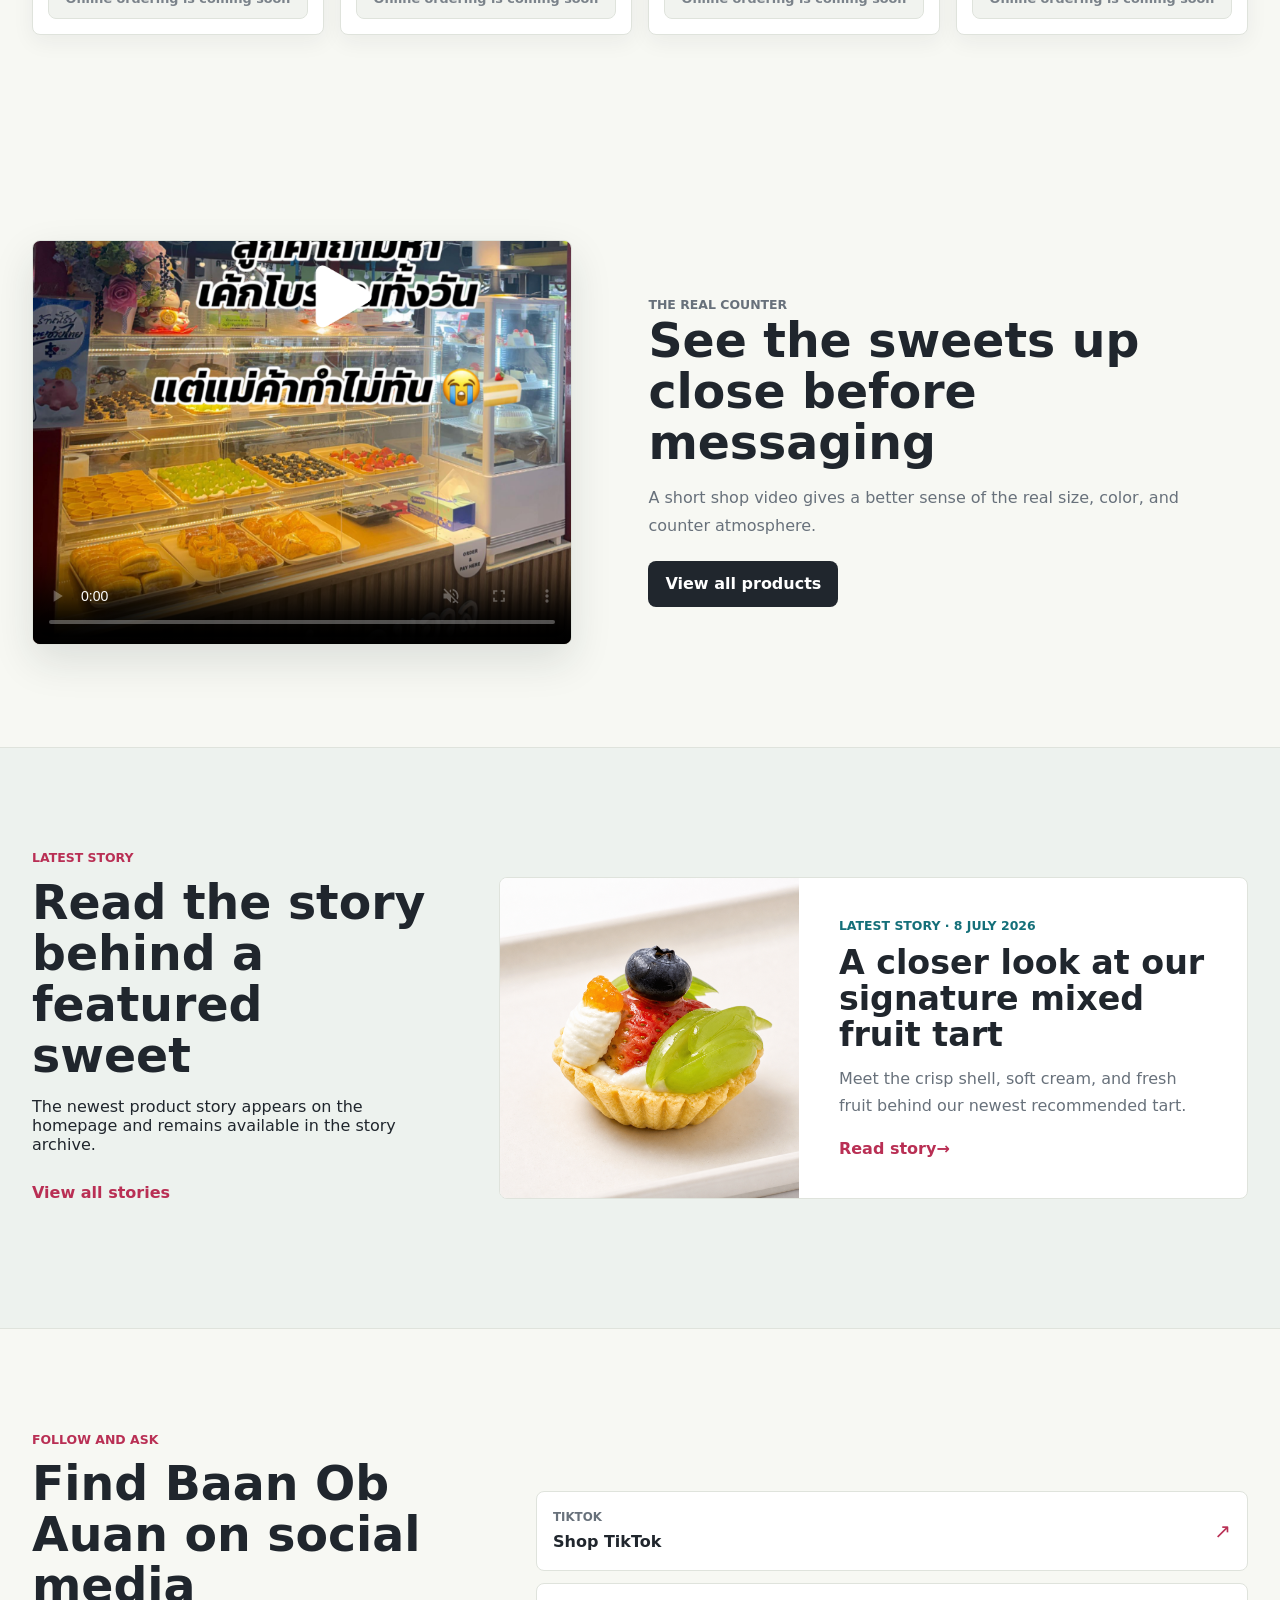
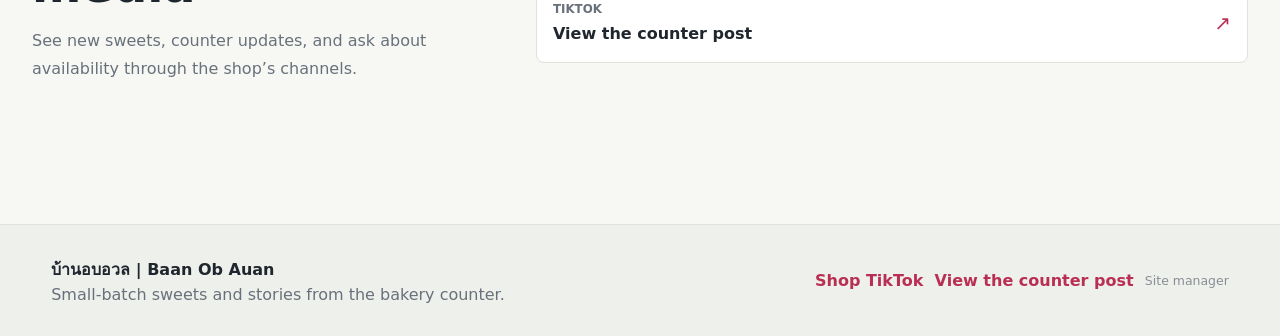
==== commit dbb3fdcb: "Build multilingual content and product pages" ====
--- a/index.html
+++ b/index.html
@@ -1,222 +1,89 @@
 <!doctype html>
 <html lang="th">
   <head>
-    <meta charset="utf-8" />
-    <meta name="viewport" content="width=device-width, initial-scale=1" />
+    <meta charset="utf-8">
+    <meta name="viewport" content="width=device-width, initial-scale=1">
     <title>บ้านอบอวล | Baan Ob Auan</title>
-    <meta
-      name="description"
-      content="บ้านอบอวล | Baan Ob Auan bakery storefront for fruit cakes, pudding cups, pastries, and online cake orders."
-    />
-    <link rel="stylesheet" href="styles.css" />
+    <meta name="description" content="ขนมอบสดใหม่ ทาร์ตผลไม้ เค้กครีมสด และพายจากบ้านอบอวล">
+    <meta property="og:type" content="website">
+    <meta property="og:title" content="บ้านอบอวล | Baan Ob Auan">
+    <meta property="og:description" content="ขนมอบสดใหม่จากบ้านอบอวล">
+    <meta property="og:image" content="assets/hero-small-products.png">
+    <link rel="stylesheet" href="styles.css">
   </head>
-  <body>
-    <header class="site-header">
-      <a class="brand" href="#top" aria-label="บ้านอบอวล | Baan Ob Auan home">
-        <span class="brand-mark">อบ</span>
-        <span>
-          <strong>บ้านอบอวล</strong>
-          <small>Baan Ob Auan · @baanobauan</small>
-        </span>
-      </a>
-
-      <nav class="nav-links" aria-label="Primary navigation">
-        <a href="#promo" data-i18n="nav.promo">Video</a>
-        <a href="#menu" data-i18n="nav.menu">Menu</a>
-        <a href="#story" data-i18n="nav.story">Story</a>
-        <a href="#order" data-i18n="nav.order">Order</a>
-      </nav>
-
-      <div class="language-switch" aria-label="Language">
-        <button type="button" data-lang="th">ไทย</button>
-        <button type="button" data-lang="en">EN</button>
-        <button type="button" data-lang="zh">中文</button>
-      </div>
-    </header>
-
-    <main id="top">
-      <section class="hero" aria-labelledby="hero-title">
-        <img class="hero-image" src="assets/hero-small-products.png" alt="" />
-        <div class="hero-shade"></div>
+  <body data-page="home">
+    <header class="site-header" id="site-header"></header>
+    <main>
+      <section class="hero">
+        <img class="hero-image" src="assets/hero-small-products.png" alt="Baan Ob Auan small fruit cakes and pastries">
+        <div class="hero-overlay"></div>
         <div class="hero-content">
-          <p class="eyebrow" data-i18n="hero.eyebrow">Fresh bakery favorites</p>
-          <h1 id="hero-title">บ้านอบอวล | Baan Ob Auan</h1>
-          <p class="hero-copy" data-i18n="hero.copy">
-            Signature fruit tart, fresh cream cakes, pudding cups, and golden pastries ready for online orders.
-          </p>
+          <p class="eyebrow" data-t="home.heroEyebrow">Fresh from the bakery counter</p>
+          <h1 data-t="home.heroTitle">Small sweets that make an ordinary day feel warmer</h1>
+          <p class="hero-copy" data-t="home.heroCopy">Fruit tarts, cakes, custard cups, and pastries made in small batches.</p>
           <div class="hero-actions">
-            <a class="button primary" href="#menu" data-i18n="hero.ctaPrimary">Shop signatures</a>
-            <a class="button secondary" href="https://www.tiktok.com/@baanobauan" target="_blank" rel="noreferrer" data-i18n="hero.ctaSecondary">TikTok</a>
+            <a class="button primary" href="#featured" data-t="home.heroProducts">See featured products</a>
+            <a class="button ghost" href="#social" data-t="home.heroSocial">Follow the shop</a>
           </div>
         </div>
       </section>
 
-      <section class="quick-strip" aria-label="Bakery highlights">
-        <div>
-          <strong data-i18n="stats.oneTitle">Daily trays</strong>
-          <span data-i18n="stats.oneText">Small batches from the display case</span>
+      <section class="trust-strip" aria-label="Bakery highlights">
+        <div><strong data-t="home.freshTitle">Made in small batches</strong><span data-t="home.freshCopy">The selection can change daily.</span></div>
+        <div><strong data-t="home.trilingualTitle">Three languages</strong><span data-t="home.trilingualCopy">Thai, English, and Chinese.</span></div>
+        <div><strong data-t="home.reserveTitle">Ask before visiting</strong><span data-t="home.reserveCopy">Confirm availability on TikTok.</span></div>
+      </section>
+
+      <section class="section" id="featured">
+        <div class="section-heading heading-row">
+          <div>
+            <p class="eyebrow" data-t="home.featuredEyebrow">From the counter</p>
+            <h2 data-t="home.featuredTitle">Today’s recommended sweets</h2>
+            <p data-t="home.featuredCopy">Real products with clear photos and searchable details.</p>
+          </div>
+          <a class="text-link" href="products.html" data-t="common.allProducts">View all products</a>
         </div>
-        <div>
-          <strong data-i18n="stats.twoTitle">Fruit cakes</strong>
-          <span data-i18n="stats.twoText">Grape, blueberry, and strawberry</span>
+        <div class="product-grid home-products" id="featured-products"></div>
+      </section>
+
+      <section class="section video-feature">
+        <div class="video-frame">
+          <video src="assets/baanobauan-promo.mp4" poster="assets/tiktok-shop-display.png" autoplay muted loop playsinline controls preload="metadata">
+            <span data-t="home.videoFallback">Your browser does not support this video.</span>
+          </video>
         </div>
-        <div>
-          <strong data-i18n="stats.threeTitle">Order ahead</strong>
-          <span data-i18n="stats.threeText">Reserve before the counter sells out</span>
+        <div class="feature-copy">
+          <p class="eyebrow" data-t="home.videoEyebrow">The real counter</p>
+          <h2 data-t="home.videoTitle">See the sweets up close before messaging</h2>
+          <p data-t="home.videoCopy">A short video gives a better sense of size, color, and the bakery atmosphere.</p>
+          <a class="button dark" href="products.html" data-t="common.allProducts">View all products</a>
         </div>
       </section>
 
-      <section class="section promo-section" id="promo" aria-labelledby="promo-title">
-        <div class="promo-video-frame">
-          <video
-            src="assets/baanobauan-promo.mp4"
-            poster="assets/tiktok-shop-display.png"
-            autoplay
-            muted
-            loop
-            playsinline
-            controls
-            preload="metadata"
-          >
-            <span data-i18n="promo.videoFallback">Your browser does not support this promotional video.</span>
-          </video>
-        </div>
-        <div class="promo-copy">
-          <p class="eyebrow" data-i18n="promo.eyebrow">Fresh from the counter</p>
-          <h2 id="promo-title" data-i18n="promo.title">See today’s sweets before you order</h2>
-          <p data-i18n="promo.copy">
-            A short shop video gives customers the real counter feeling before they choose fruit tarts, pudding cups, and pastries.
-          </p>
-          <ul class="promo-points" aria-label="Promotional video highlights">
-            <li data-i18n="promo.pointOne">Shows the actual shop atmosphere</li>
-            <li data-i18n="promo.pointTwo">Builds trust before online ordering</li>
-            <li data-i18n="promo.pointThree">Pairs naturally with TikTok visitors</li>
-          </ul>
-          <a class="button primary" href="#menu" data-i18n="promo.cta">Choose from the menu</a>
+      <section class="article-band">
+        <div class="section article-feature-wrap">
+          <div class="section-heading compact-heading">
+            <p class="eyebrow" data-t="home.articleEyebrow">Latest story</p>
+            <h2 data-t="home.articleTitle">Read the story behind a featured sweet</h2>
+            <p data-t="home.articleCopy">The newest story appears here and remains in the story archive.</p>
+            <a class="text-link" href="articles.html" data-t="common.allArticles">View all stories</a>
+          </div>
+          <div id="latest-article"></div>
         </div>
       </section>
 
-      <section class="section featured-section" aria-labelledby="featured-title">
-        <div class="featured-media" aria-label="Signature mixed fruit tart photo">
-          <img src="assets/mixed-fruit-tart-ai.png" alt="Signature mixed fruit tart with green grape, strawberry, blueberry, cream, and citrus jam" />
+      <section class="section social-section" id="social">
+        <div class="section-heading compact-heading">
+          <p class="eyebrow" data-t="home.socialEyebrow">Follow and ask</p>
+          <h2 data-t="home.socialTitle">Find Baan Ob Auan on social media</h2>
+          <p data-t="home.socialCopy">See new sweets and ask about availability through the shop’s channels.</p>
         </div>
-        <div class="featured-copy">
-          <p class="eyebrow" data-i18n="featured.eyebrow">New signature</p>
-          <h2 id="featured-title" data-i18n="featured.title">Signature mixed fruit tart</h2>
-          <p data-i18n="featured.copy">
-            Crisp tart shell, soft cream, green grape, strawberry, blueberry, and a small citrus jam accent.
-          </p>
-          <div class="featured-tags" aria-label="Featured product details">
-            <span data-i18n="featured.tagOne">Fresh fruit topping</span>
-            <span data-i18n="featured.tagTwo">Single-serve mini tart</span>
-            <span data-i18n="featured.tagThree">Best reserved ahead</span>
-          </div>
-          <a class="button primary" href="#menu" data-i18n="featured.cta">Add from the menu</a>
-        </div>
-      </section>
-
-      <section class="section menu-section" id="menu" aria-labelledby="menu-title">
-        <div class="section-heading">
-          <p class="eyebrow" data-i18n="menu.eyebrow">Online cake counter</p>
-          <h2 id="menu-title" data-i18n="menu.title">Choose from today's display</h2>
-          <p data-i18n="menu.copy">
-            Products are based on the TikTok counter photo. Stock can change by day.
-          </p>
-        </div>
-
-        <div class="category-tabs" role="tablist" aria-label="Product categories">
-          <button type="button" class="active" data-filter="all" data-i18n="filters.all">All</button>
-          <button type="button" data-filter="cake" data-i18n="filters.cake">Cakes</button>
-          <button type="button" data-filter="pastry" data-i18n="filters.pastry">Pastry</button>
-          <button type="button" data-filter="gift" data-i18n="filters.gift">Gift sets</button>
-        </div>
-
-        <div class="product-grid" id="product-grid" aria-live="polite"></div>
-      </section>
-
-      <section class="section story-section" id="story" aria-labelledby="story-title">
-        <div class="story-copy">
-          <p class="eyebrow" data-i18n="story.eyebrow">From TikTok to checkout</p>
-          <h2 id="story-title" data-i18n="story.title">A storefront that matches the real counter</h2>
-          <p data-i18n="story.copy">
-            The product list uses the cakes and pastries visible in the screenshot, so customers recognize what they saw in the video.
-          </p>
-          <ul class="check-list">
-            <li data-i18n="story.pointOne">Thai, English, and Chinese language switching</li>
-            <li data-i18n="story.pointTwo">Cart summary for fast direct-message ordering</li>
-            <li data-i18n="story.pointThree">Counter photo and product crops from the shop screenshot</li>
-          </ul>
-        </div>
-        <figure class="counter-photo">
-          <a class="counter-photo-link" href="https://www.tiktok.com/@baanobauan/photo/7656443867604077842" target="_blank" rel="noreferrer">
-            <img src="assets/tiktok-shop-display.png" alt="บ้านอบอวล | Baan Ob Auan dessert counter with fruit cakes and pastries" />
-          </a>
-          <figcaption data-i18n="story.caption">Reference counter image from the provided TikTok screenshot.</figcaption>
-        </figure>
-      </section>
-
-      <section class="section order-section" id="order" aria-labelledby="order-title">
-        <div class="section-heading compact">
-          <p class="eyebrow" data-i18n="order.eyebrow">Reserve your box</p>
-          <h2 id="order-title" data-i18n="order.title">Send an order request</h2>
-          <p data-i18n="order.copy">
-            Add items to the cart, fill in your details, then copy the order for TikTok or LINE.
-          </p>
-        </div>
-
-        <div class="checkout-layout">
-          <section class="cart-panel" aria-labelledby="cart-title">
-            <div class="panel-heading">
-              <h3 id="cart-title" data-i18n="cart.title">Your cart</h3>
-              <button type="button" class="text-button" id="clear-cart" data-i18n="cart.clear">Clear</button>
-            </div>
-            <div class="cart-lines" id="cart-lines"></div>
-            <div class="cart-empty" id="cart-empty" data-i18n="cart.empty">Add a cake to start your order.</div>
-            <div class="cart-total">
-              <span data-i18n="cart.total">Estimated total</span>
-              <strong id="cart-total">฿0</strong>
-            </div>
-          </section>
-
-          <form class="order-form" id="order-form">
-            <label>
-              <span data-i18n="form.name">Name</span>
-              <input name="name" type="text" autocomplete="name" required />
-            </label>
-            <label>
-              <span data-i18n="form.phone">Phone or chat ID</span>
-              <input name="phone" type="text" autocomplete="tel" required />
-            </label>
-            <label>
-              <span data-i18n="form.method">Pickup or delivery</span>
-              <select name="method">
-                <option value="pickup" data-i18n="form.pickup">Pickup</option>
-                <option value="delivery" data-i18n="form.delivery">Delivery</option>
-              </select>
-            </label>
-            <label>
-              <span data-i18n="form.date">Date and time</span>
-              <input name="date" type="text" data-i18n-placeholder="form.datePlaceholder" placeholder="Today, 18:00" />
-            </label>
-            <label class="full">
-              <span data-i18n="form.notes">Notes</span>
-              <textarea name="notes" rows="4" data-i18n-placeholder="form.notesPlaceholder" placeholder="Birthday message, quantity changes, delivery area"></textarea>
-            </label>
-            <div class="form-actions">
-              <button class="button primary" type="submit" data-i18n="form.copyOrder">Copy order message</button>
-              <a class="button secondary" href="https://www.tiktok.com/@baanobauan" target="_blank" rel="noreferrer" data-i18n="form.openTikTok">Open TikTok</a>
-            </div>
-            <p class="order-status" id="order-status" role="status" aria-live="polite"></p>
-          </form>
-        </div>
+        <div class="social-grid" id="social-links"></div>
       </section>
     </main>
-
-    <footer class="site-footer">
-      <span data-i18n="footer.brand">บ้านอบอวล | Baan Ob Auan online cake counter</span>
-      <a href="https://www.tiktok.com/@baanobauan" target="_blank" rel="noreferrer">@baanobauan</a>
-    </footer>
-
-    <script src="app.js"></script>
+    <footer class="site-footer" id="site-footer"></footer>
+    <script src="content.js"></script>
+    <script src="site.js"></script>
+    <script src="pages.js"></script>
   </body>
 </html>
--- a/styles.css
+++ b/styles.css
@@ -1,849 +1,323 @@
 :root {
-  --ink: #1e2630;
-  --muted: #687382;
+  --ink: #20262d;
+  --muted: #68717b;
   --paper: #f7f8f3;
   --surface: #ffffff;
-  --line: #dfe4dc;
-  --butter: #f4c340;
-  --berry: #b93255;
-  --grape: #5f913b;
-  --blue: #1e708b;
-  --plum: #4b2442;
-  --shadow: 0 18px 50px rgba(25, 34, 45, 0.12);
-  font-family: Inter, ui-sans-serif, system-ui, -apple-system, BlinkMacSystemFont, "Segoe UI", sans-serif;
+  --line: #dfe3dc;
+  --butter: #f3c63f;
+  --berry: #b92f54;
+  --leaf: #497733;
+  --teal: #146f79;
+  --plum: #4c2945;
+  --shadow: 0 16px 42px rgba(28, 38, 44, 0.12);
   color: var(--ink);
   background: var(--paper);
-}
-
-* {
-  box-sizing: border-box;
-}
-
-html {
-  scroll-behavior: smooth;
-}
-
-body {
-  margin: 0;
-  min-width: 320px;
-  background:
-    linear-gradient(180deg, rgba(244, 195, 64, 0.12), rgba(30, 112, 139, 0.08) 38rem, transparent 70rem),
-    var(--paper);
-}
-
-a {
-  color: inherit;
-  text-decoration: none;
-}
-
-button,
-input,
-textarea,
-select {
-  font: inherit;
-}
-
-img {
-  display: block;
-  max-width: 100%;
-}
+  font-family: Inter, "Noto Sans Thai", "Noto Sans TC", ui-sans-serif, system-ui, -apple-system, BlinkMacSystemFont, "Segoe UI", sans-serif;
+}
+
+* { box-sizing: border-box; }
+html { scroll-behavior: smooth; }
+body { min-width: 320px; margin: 0; background: var(--paper); }
+a { color: inherit; text-decoration: none; }
+button, input, select, textarea { font: inherit; }
+button { cursor: pointer; }
+img { display: block; max-width: 100%; }
+h1, h2, h3, p { overflow-wrap: anywhere; }
+h1, h2, h3 { letter-spacing: 0; }
+h1 { margin: 0; font-size: clamp(2.35rem, 6vw, 5.3rem); line-height: 1.02; }
+h2 { margin: 0; font-size: clamp(1.85rem, 3.7vw, 3.45rem); line-height: 1.08; }
+h3 { margin: 0; font-size: 1.12rem; line-height: 1.3; }
 
 .site-header {
   position: sticky;
   top: 0;
-  z-index: 20;
+  z-index: 30;
   display: grid;
-  grid-template-columns: minmax(11rem, 1fr) auto auto;
-  gap: 1rem;
+  grid-template-columns: minmax(12rem, 1fr) auto auto;
+  gap: 1.5rem;
   align-items: center;
-  padding: 0.85rem clamp(1rem, 4vw, 3rem);
-  border-bottom: 1px solid rgba(255, 255, 255, 0.42);
-  background: rgba(247, 248, 243, 0.88);
-  backdrop-filter: blur(18px);
-}
-
-.brand {
-  display: inline-flex;
-  align-items: center;
-  gap: 0.75rem;
-  min-width: 0;
-}
-
+  min-height: 4.7rem;
+  padding: 0.65rem clamp(1rem, 4vw, 3.5rem);
+  border-bottom: 1px solid rgba(32, 38, 45, 0.12);
+  background: rgba(247, 248, 243, 0.94);
+  backdrop-filter: blur(16px);
+}
+
+.brand { display: inline-flex; gap: 0.7rem; align-items: center; width: max-content; }
 .brand-mark {
   display: grid;
-  width: 2.5rem;
-  height: 2.5rem;
+  width: 2.55rem;
+  height: 2.55rem;
   place-items: center;
   border-radius: 8px;
   background: var(--plum);
-  color: #fff7df;
-  font-weight: 850;
-}
-
-.brand strong,
-.brand small {
-  display: block;
-}
-
-.brand strong {
-  line-height: 1.15;
-}
-
-.brand small {
-  color: var(--muted);
-  font-size: 0.78rem;
-  line-height: 1.25;
-}
-
-.nav-links {
-  display: inline-flex;
-  gap: clamp(0.7rem, 2vw, 1.5rem);
-  align-items: center;
-  color: #334155;
-  font-size: 0.95rem;
-}
-
-.nav-links a {
-  padding: 0.45rem 0;
-}
-
-.language-switch,
-.category-tabs {
-  display: inline-flex;
-  align-items: center;
-  gap: 0.35rem;
-  padding: 0.25rem;
-  border: 1px solid var(--line);
-  border-radius: 8px;
-  background: rgba(255, 255, 255, 0.78);
-}
-
-.language-switch button,
-.category-tabs button {
-  min-height: 2.25rem;
-  border: 0;
-  border-radius: 6px;
-  padding: 0.45rem 0.75rem;
-  background: transparent;
-  color: var(--muted);
-  cursor: pointer;
-  white-space: nowrap;
-}
-
-.language-switch button.active,
-.category-tabs button.active {
-  background: var(--ink);
-  color: #ffffff;
-}
-
-.hero {
+  color: #fff8df;
+  font-size: 0.9rem;
+  font-weight: 900;
+}
+.brand-copy strong, .brand-copy small { display: block; }
+.brand-copy strong { line-height: 1.1; }
+.brand-copy small { margin-top: 0.12rem; color: var(--muted); font-size: 0.76rem; }
+.nav-links { display: flex; gap: 1.4rem; align-items: center; }
+.nav-links a { position: relative; padding: 0.65rem 0; color: #374151; font-size: 0.94rem; font-weight: 750; }
+.nav-links a[aria-current="page"]::after {
+  position: absolute;
+  right: 0;
+  bottom: 0.2rem;
+  left: 0;
+  height: 2px;
+  background: var(--berry);
+  content: "";
+}
+.menu-button { display: none; }
+
+.language-switch { display: inline-flex; gap: 0.2rem; padding: 0.2rem; border: 1px solid var(--line); border-radius: 8px; background: var(--surface); }
+.language-switch button { min-width: 2.6rem; min-height: 2.15rem; border: 0; border-radius: 6px; padding: 0.35rem 0.55rem; background: transparent; color: var(--muted); font-size: 0.8rem; font-weight: 800; }
+.language-switch button.active { background: var(--ink); color: #fff; }
+
+.hero { position: relative; display: grid; min-height: min(45rem, 82vh); overflow: hidden; isolation: isolate; }
+.hero-image, .hero-overlay { position: absolute; inset: 0; width: 100%; height: 100%; }
+.hero-image { z-index: -2; object-fit: cover; object-position: center; }
+.hero-overlay { z-index: -1; background: linear-gradient(90deg, rgba(19, 22, 28, 0.88), rgba(19, 22, 28, 0.52) 46%, rgba(19, 22, 28, 0.08)); }
+.hero-content { width: min(48rem, calc(100% - 2rem)); align-self: center; margin-left: clamp(1rem, 6vw, 5.5rem); padding: 5rem 0; color: #fff; }
+.hero-content h1 { max-width: 14ch; }
+.hero-copy { max-width: 42rem; margin: 1.2rem 0 0; color: rgba(255, 255, 255, 0.9); font-size: clamp(1.05rem, 1.8vw, 1.35rem); line-height: 1.65; }
+.hero-actions { display: flex; flex-wrap: wrap; gap: 0.7rem; margin-top: 1.5rem; }
+
+.eyebrow { margin: 0 0 0.7rem; color: var(--berry); font-size: 0.78rem; font-weight: 900; text-transform: uppercase; }
+.hero .eyebrow { color: var(--butter); }
+.button { display: inline-flex; min-height: 2.85rem; align-items: center; justify-content: center; border: 1px solid transparent; border-radius: 8px; padding: 0.72rem 1rem; font-weight: 850; }
+.button.primary { background: var(--butter); color: #241d0a; }
+.button.dark { background: var(--ink); color: #fff; }
+.button.ghost { border-color: rgba(255, 255, 255, 0.5); background: rgba(255, 255, 255, 0.12); color: #fff; }
+.text-link { display: inline-flex; align-items: center; width: max-content; max-width: 100%; color: var(--berry); font-weight: 850; }
+
+.trust-strip {
   position: relative;
-  display: grid;
-  min-height: min(43rem, 78vh);
-  overflow: hidden;
-  isolation: isolate;
-}
-
-.hero-image,
-.hero-shade {
-  position: absolute;
-  inset: 0;
-  width: 100%;
-  height: 100%;
-}
-
-.hero-image {
-  object-fit: cover;
-  object-position: center;
-  z-index: -2;
-  filter: saturate(1.04) contrast(1.02);
-}
-
-.hero-shade {
-  z-index: -1;
-  background:
-    linear-gradient(90deg, rgba(15, 19, 26, 0.82), rgba(15, 19, 26, 0.48) 42%, rgba(15, 19, 26, 0.1)),
-    linear-gradient(0deg, rgba(15, 19, 26, 0.32), transparent 40%);
-}
-
-.hero-content {
-  width: min(46rem, calc(100% - 2rem));
-  align-self: center;
-  margin-left: clamp(1rem, 6vw, 5rem);
-  padding: 5.5rem 0 4rem;
-  color: #ffffff;
-}
-
-.eyebrow {
-  margin: 0 0 0.7rem;
-  color: var(--berry);
-  font-size: 0.78rem;
-  font-weight: 850;
-  text-transform: uppercase;
-}
-
-.hero .eyebrow {
-  color: var(--butter);
-}
-
-h1,
-h2,
-h3,
-p {
-  overflow-wrap: anywhere;
-}
-
-h1 {
-  max-width: 13ch;
-  margin: 0;
-  font-size: clamp(2.85rem, 7.4vw, 6.45rem);
-  line-height: 0.96;
-  font-weight: 900;
-}
-
-h2 {
-  margin: 0;
-  font-size: clamp(2rem, 4vw, 4rem);
-  line-height: 1.02;
-}
-
-h3 {
-  margin: 0;
-  font-size: 1.15rem;
-}
-
-.hero-copy {
-  max-width: 39rem;
-  margin: 1rem 0 0;
-  color: rgba(255, 255, 255, 0.9);
-  font-size: clamp(1.08rem, 2vw, 1.42rem);
-  line-height: 1.55;
-}
-
-.button {
-  display: inline-flex;
-  min-height: 2.9rem;
-  align-items: center;
-  justify-content: center;
-  border: 1px solid transparent;
-  border-radius: 8px;
-  padding: 0.75rem 1rem;
-  font-weight: 800;
-  cursor: pointer;
-}
-
-.button.primary {
-  background: var(--butter);
-  color: #231b0b;
-}
-
-.button.secondary {
-  border-color: rgba(255, 255, 255, 0.42);
-  background: rgba(255, 255, 255, 0.12);
-  color: inherit;
-}
-
-.hero-actions,
-.form-actions {
-  display: flex;
-  flex-wrap: wrap;
-  gap: 0.75rem;
-  margin-top: 1.5rem;
-}
-
-.quick-strip {
+  z-index: 2;
   display: grid;
   grid-template-columns: repeat(3, 1fr);
-  gap: 1px;
-  width: min(72rem, calc(100% - 2rem));
-  margin: -2.8rem auto 0;
+  width: min(76rem, calc(100% - 2rem));
+  margin: -2.5rem auto 0;
   overflow: hidden;
   border: 1px solid var(--line);
   border-radius: 8px;
   background: var(--line);
   box-shadow: var(--shadow);
 }
-
-.quick-strip div {
-  min-height: 7rem;
-  padding: 1.2rem;
-  background: var(--surface);
-}
-
-.quick-strip strong,
-.quick-strip span {
-  display: block;
-}
-
-.quick-strip strong {
-  margin-bottom: 0.4rem;
-  color: var(--blue);
-  font-size: 1.12rem;
-}
-
-.quick-strip span {
-  color: var(--muted);
-  line-height: 1.45;
-}
-
-.promo-section {
-  display: grid;
-  grid-template-columns: minmax(17rem, 0.72fr) minmax(0, 1fr);
-  gap: clamp(1.5rem, 5vw, 4rem);
-  align-items: center;
-}
-
-.promo-video-frame {
-  justify-self: center;
-  width: min(100%, 19rem);
-  overflow: hidden;
-  border: 1px solid rgba(30, 38, 48, 0.18);
-  border-radius: 8px;
-  background: #101820;
-  box-shadow: var(--shadow);
-}
-
-.promo-video-frame video {
-  display: block;
-  width: 100%;
-  aspect-ratio: 9 / 16;
-  object-fit: cover;
-  background: #101820;
-}
-
-.promo-copy {
-  display: grid;
-  gap: 1rem;
-}
-
-.promo-copy p {
-  margin: 0;
-  color: var(--muted);
-  line-height: 1.7;
-}
-
-.promo-copy .button {
-  width: max-content;
-  min-width: 12rem;
-}
-
-.promo-points {
-  display: grid;
-  gap: 0.65rem;
-  margin: 0;
-  padding: 0;
-  list-style: none;
-}
-
-.promo-points li {
-  position: relative;
-  padding-left: 1.55rem;
-  color: #334155;
-  line-height: 1.55;
-}
-
-.promo-points li::before {
-  content: "";
-  position: absolute;
-  left: 0;
-  top: 0.45rem;
-  width: 0.62rem;
-  height: 0.62rem;
-  border-radius: 999px;
-  background: var(--blue);
-}
-
-.featured-section {
-  display: grid;
-  grid-template-columns: minmax(16rem, 0.88fr) minmax(0, 1.12fr);
-  gap: clamp(1.5rem, 5vw, 4rem);
-  align-items: center;
-}
-
-.featured-media {
-  display: block;
-  justify-self: center;
-  width: min(100%, 24rem);
-}
-
-.featured-media img {
-  width: 100%;
-  aspect-ratio: 4 / 3;
-  border-radius: 8px;
-  object-fit: cover;
-  object-position: center;
-  box-shadow: var(--shadow);
-}
-
-.featured-copy {
-  display: grid;
-  gap: 1rem;
-}
-
-.featured-copy p {
-  margin: 0;
-  color: var(--muted);
-  line-height: 1.7;
-}
-
-.featured-copy .button {
-  width: max-content;
-  min-width: 11rem;
-}
-
-.featured-tags {
-  display: flex;
-  flex-wrap: wrap;
-  gap: 0.55rem;
-}
-
-.featured-tags span {
-  border: 1px solid rgba(95, 145, 59, 0.28);
-  border-radius: 999px;
-  padding: 0.45rem 0.7rem;
-  background: rgba(95, 145, 59, 0.08);
-  color: #315222;
-  font-size: 0.88rem;
-  font-weight: 800;
-}
-
-.section {
-  width: min(72rem, calc(100% - 2rem));
-  margin: 0 auto;
-  padding: clamp(4rem, 8vw, 6rem) 0;
-}
-
-.section-heading {
-  max-width: 46rem;
-  margin-bottom: 1.5rem;
-}
-
-.section-heading p,
-.story-copy p,
-.counter-photo figcaption {
-  color: var(--muted);
-  line-height: 1.7;
-}
-
-.compact {
-  max-width: 40rem;
-}
-
-.category-tabs {
-  width: max-content;
-  max-width: 100%;
-  margin-bottom: 1.25rem;
-  overflow-x: auto;
-}
-
-.product-grid {
-  display: grid;
-  grid-template-columns: repeat(3, minmax(0, 1fr));
-  gap: 1rem;
-}
-
-.product-card {
-  display: grid;
-  grid-template-rows: auto 1fr auto;
-  overflow: hidden;
-  border: 1px solid var(--line);
-  border-radius: 8px;
-  background: var(--surface);
-  box-shadow: 0 8px 24px rgba(25, 34, 45, 0.06);
-}
-
-.featured-product-card .product-badge {
-  background: var(--berry);
-}
-
-.product-media {
-  position: relative;
-  aspect-ratio: 4 / 3;
-  overflow: hidden;
-  background: #eef3ee;
-}
-
-.product-media img {
-  width: 100%;
-  height: 100%;
-  object-fit: cover;
-}
-
-.product-badge {
-  position: absolute;
-  left: 0.75rem;
-  top: 0.75rem;
-  max-width: calc(100% - 1.5rem);
-  border-radius: 6px;
-  padding: 0.35rem 0.55rem;
-  background: rgba(30, 38, 48, 0.82);
-  color: #ffffff;
-  font-size: 0.75rem;
-  font-weight: 800;
-}
-
-.product-body {
-  padding: 1rem;
-}
-
-.product-body h3 {
-  margin-bottom: 0.5rem;
-}
-
-.product-body p {
-  margin: 0;
-  color: var(--muted);
-  line-height: 1.58;
-}
-
-.product-footer {
-  display: flex;
-  gap: 0.75rem;
-  align-items: center;
-  justify-content: space-between;
-  padding: 0 1rem 1rem;
-}
-
-.price {
-  color: var(--berry);
-  font-size: 1.15rem;
-  font-weight: 900;
-  white-space: nowrap;
-}
-
-.add-button {
-  min-width: 7.2rem;
-  border: 0;
-  border-radius: 8px;
-  padding: 0.72rem 0.9rem;
-  background: var(--ink);
-  color: #ffffff;
-  font-weight: 850;
-  cursor: pointer;
-}
-
-.story-section {
-  display: grid;
-  grid-template-columns: minmax(0, 0.86fr) minmax(19rem, 1fr);
-  gap: clamp(2rem, 5vw, 4rem);
-  align-items: center;
-  border-top: 1px solid var(--line);
-  border-bottom: 1px solid var(--line);
-}
-
-.check-list {
-  display: grid;
-  gap: 0.65rem;
-  margin: 1.4rem 0 0;
-  padding: 0;
-  list-style: none;
-}
-
-.check-list li {
-  position: relative;
-  padding-left: 1.55rem;
-  color: #334155;
-  line-height: 1.55;
-}
-
-.check-list li::before {
-  content: "";
-  position: absolute;
-  left: 0;
-  top: 0.45rem;
-  width: 0.62rem;
-  height: 0.62rem;
-  border-radius: 999px;
-  background: var(--grape);
-}
-
-.counter-photo {
-  margin: 0;
-}
-
-.counter-photo-link {
-  display: block;
-  border-radius: 8px;
-}
-
-.counter-photo img {
-  width: 100%;
-  aspect-ratio: 5 / 4;
-  border-radius: 8px;
-  object-fit: cover;
-  box-shadow: var(--shadow);
-}
-
-.counter-photo figcaption {
-  margin-top: 0.75rem;
-  font-size: 0.86rem;
-}
-
-.checkout-layout {
-  display: grid;
-  grid-template-columns: minmax(18rem, 0.8fr) minmax(0, 1.2fr);
-  gap: 1rem;
-  align-items: start;
-}
-
-.cart-panel,
-.order-form {
-  border: 1px solid var(--line);
-  border-radius: 8px;
-  background: var(--surface);
-  box-shadow: 0 8px 24px rgba(25, 34, 45, 0.06);
-}
-
-.cart-panel {
-  padding: 1rem;
-}
-
-.panel-heading,
-.cart-line,
-.cart-total {
-  display: flex;
-  gap: 0.75rem;
-  align-items: center;
-  justify-content: space-between;
-}
-
-.text-button {
-  border: 0;
-  background: transparent;
-  color: var(--berry);
-  font-weight: 800;
-  cursor: pointer;
-}
-
-.cart-lines {
-  display: grid;
-  gap: 0.75rem;
-  margin-top: 1rem;
-}
-
-.cart-line {
-  align-items: flex-start;
-  border-top: 1px solid var(--line);
-  padding-top: 0.75rem;
-}
-
-.cart-name {
-  display: block;
-  font-weight: 800;
-}
-
-.cart-meta {
-  display: block;
-  margin-top: 0.2rem;
-  color: var(--muted);
-  font-size: 0.9rem;
-}
-
-.qty-control {
-  display: inline-grid;
-  grid-template-columns: 2rem 2rem 2rem;
-  align-items: center;
-  min-width: 6rem;
-  overflow: hidden;
-  border: 1px solid var(--line);
-  border-radius: 8px;
-}
-
-.qty-control button {
-  width: 2rem;
-  height: 2rem;
-  border: 0;
-  background: #f1f5f2;
-  color: var(--ink);
-  cursor: pointer;
-}
-
-.qty-control span {
-  text-align: center;
-  font-weight: 800;
-}
-
-.cart-empty {
-  margin: 1rem 0;
-  color: var(--muted);
-  line-height: 1.5;
-}
-
-.cart-total {
-  margin-top: 1rem;
-  border-top: 1px solid var(--line);
-  padding-top: 1rem;
-}
-
-.cart-total strong {
-  color: var(--berry);
-  font-size: 1.4rem;
-}
-
-.order-form {
-  display: grid;
-  grid-template-columns: repeat(2, minmax(0, 1fr));
-  gap: 1rem;
-  padding: 1rem;
-}
-
-.order-form label {
-  display: grid;
-  gap: 0.4rem;
-  color: #334155;
-  font-weight: 800;
-}
-
-.order-form .full,
-.form-actions,
-.order-status {
-  grid-column: 1 / -1;
-}
-
-.order-form input,
-.order-form textarea,
-.order-form select {
-  width: 100%;
-  min-height: 2.9rem;
-  border: 1px solid var(--line);
-  border-radius: 8px;
-  padding: 0.7rem 0.75rem;
-  background: #fbfdfb;
-  color: var(--ink);
-}
-
-.order-form textarea {
-  resize: vertical;
-}
-
-.order-status {
-  min-height: 1.5rem;
-  margin: 0;
-  color: var(--blue);
-  font-weight: 800;
-}
-
-.site-footer {
-  display: flex;
-  flex-wrap: wrap;
-  gap: 0.75rem;
-  align-items: center;
-  justify-content: space-between;
-  padding: 2rem clamp(1rem, 4vw, 3rem);
-  border-top: 1px solid var(--line);
-  color: var(--muted);
-}
-
-.site-footer a {
-  color: var(--berry);
-  font-weight: 850;
-}
+.trust-strip > div { min-height: 7.1rem; padding: 1.2rem; background: var(--surface); }
+.trust-strip strong, .trust-strip span { display: block; }
+.trust-strip strong { margin-bottom: 0.35rem; color: var(--teal); font-size: 1.05rem; }
+.trust-strip span { color: var(--muted); line-height: 1.5; }
+
+.section { width: min(76rem, calc(100% - 2rem)); margin: 0 auto; padding: clamp(4rem, 8vw, 7rem) 0; }
+.section-heading { max-width: 48rem; margin-bottom: 1.5rem; }
+.section-heading > p:last-child, .page-hero > p:last-child, .feature-copy > p, .feedback-panel > p { color: var(--muted); line-height: 1.7; }
+.heading-row { display: flex; gap: 2rem; align-items: end; justify-content: space-between; max-width: none; }
+.heading-row > div { max-width: 48rem; }
+.compact-heading { max-width: 36rem; }
+.compact-heading .text-link { margin-top: 0.8rem; }
+
+.product-grid { display: grid; grid-template-columns: repeat(4, minmax(0, 1fr)); gap: 1rem; }
+.product-card { display: grid; grid-template-rows: auto 1fr auto; min-width: 0; overflow: hidden; border: 1px solid var(--line); border-radius: 8px; background: var(--surface); box-shadow: 0 7px 22px rgba(28, 38, 44, 0.06); }
+.product-media { position: relative; aspect-ratio: 4 / 3; overflow: hidden; background: #edf0ea; }
+.product-media img { width: 100%; height: 100%; object-fit: cover; transition: transform 220ms ease; }
+.product-media:hover img { transform: scale(1.025); }
+.product-badge { position: absolute; top: 0.65rem; left: 0.65rem; max-width: calc(100% - 1.3rem); border-radius: 6px; padding: 0.3rem 0.5rem; background: rgba(185, 47, 84, 0.92); color: #fff; font-size: 0.72rem; font-weight: 850; }
+.product-body { padding: 0.95rem; }
+.product-body p { margin: 0.45rem 0 0; color: var(--muted); font-size: 0.92rem; line-height: 1.55; }
+.product-footer { display: grid; gap: 0.7rem; padding: 0 0.95rem 0.95rem; }
+.price { color: var(--berry); font-size: 1.1rem; font-weight: 900; }
+.price small { margin-right: 0.3rem; color: var(--muted); font-size: 0.74rem; font-weight: 750; }
+.coming-soon-button { width: 100%; min-height: 2.5rem; border: 1px solid var(--line); border-radius: 8px; padding: 0.55rem; background: #f1f3ef; color: #7a828a; font-size: 0.8rem; font-weight: 800; cursor: not-allowed; }
+
+.video-feature { display: grid; grid-template-columns: minmax(20rem, 0.9fr) minmax(0, 1fr); gap: clamp(2rem, 6vw, 5rem); align-items: center; }
+.video-frame { width: min(100%, 34rem); aspect-ratio: 4 / 3; justify-self: center; overflow: hidden; border: 1px solid var(--line); border-radius: 8px; background: var(--surface); box-shadow: var(--shadow); }
+.video-frame video { display: block; width: 100%; height: 100%; object-fit: cover; background: var(--surface); }
+.feature-copy { max-width: 36rem; }
+.feature-copy p { margin: 1rem 0 0; }
+.feature-copy .button { margin-top: 1.4rem; }
+
+.article-band { background: #edf2ee; border-top: 1px solid var(--line); border-bottom: 1px solid var(--line); }
+.article-feature-wrap { display: grid; grid-template-columns: minmax(17rem, 0.7fr) minmax(0, 1.3fr); gap: clamp(2rem, 5vw, 4rem); align-items: center; }
+.article-card { display: grid; grid-template-columns: minmax(16rem, 0.8fr) minmax(0, 1.2fr); overflow: hidden; border: 1px solid var(--line); border-radius: 8px; background: var(--surface); }
+.article-media { min-height: 20rem; overflow: hidden; background: #eceee9; }
+.article-media img { width: 100%; height: 100%; object-fit: cover; }
+.article-card-body { display: flex; flex-direction: column; align-items: flex-start; justify-content: center; padding: clamp(1.3rem, 4vw, 2.5rem); }
+.article-card-body h2 { font-size: clamp(1.45rem, 2.6vw, 2.35rem); }
+.article-card-body > p:not(.article-meta) { margin: 0.8rem 0 1.2rem; color: var(--muted); line-height: 1.7; }
+.article-meta { margin: 0 0 0.7rem; color: var(--teal); font-size: 0.78rem; font-weight: 850; text-transform: uppercase; }
+
+.social-section { display: grid; grid-template-columns: minmax(16rem, 0.75fr) minmax(0, 1.25fr); gap: clamp(2rem, 6vw, 5rem); align-items: center; }
+.social-grid { display: grid; gap: 0.75rem; }
+.social-link { display: grid; grid-template-columns: 1fr auto; gap: 0.2rem 1rem; align-items: center; min-height: 5rem; border: 1px solid var(--line); border-radius: 8px; padding: 1rem; background: var(--surface); transition: border-color 180ms ease, transform 180ms ease; }
+.social-link:hover { border-color: var(--teal); transform: translateY(-2px); }
+.social-network { grid-column: 1; color: var(--muted); font-size: 0.74rem; font-weight: 800; text-transform: uppercase; }
+.social-link strong { grid-column: 1; }
+.social-link > span:last-child { grid-column: 2; grid-row: 1 / 3; color: var(--berry); font-size: 1.25rem; }
+
+.page-hero { width: min(76rem, calc(100% - 2rem)); margin: 0 auto; padding: clamp(4.5rem, 9vw, 8rem) 0 clamp(3rem, 6vw, 5rem); border-bottom: 1px solid var(--line); }
+.page-hero h1 { max-width: 19ch; font-size: clamp(2.4rem, 5vw, 4.8rem); }
+.page-hero > p:last-child { max-width: 50rem; margin: 1.2rem 0 0; font-size: 1.05rem; }
+.article-list { display: grid; gap: 1.25rem; }
+.article-list .article-card:nth-child(even) .article-media { order: 2; }
+
+.product-catalogue { padding-top: 2.5rem; }
+.catalogue-notice { display: grid; grid-template-columns: minmax(12rem, 0.5fr) minmax(0, 1fr) auto; gap: 1rem 2rem; align-items: center; margin-bottom: 1.25rem; border: 1px solid rgba(20, 111, 121, 0.26); border-radius: 8px; padding: 1rem; background: rgba(20, 111, 121, 0.06); }
+.catalogue-notice p { margin: 0; color: var(--muted); line-height: 1.55; }
+.filter-tabs { display: flex; width: max-content; max-width: 100%; gap: 0.3rem; margin-bottom: 1.25rem; overflow-x: auto; border: 1px solid var(--line); border-radius: 8px; padding: 0.25rem; background: var(--surface); }
+.filter-tabs button { min-height: 2.4rem; border: 0; border-radius: 6px; padding: 0.55rem 0.8rem; background: transparent; color: var(--muted); font-weight: 800; white-space: nowrap; }
+.filter-tabs button.active { background: var(--ink); color: #fff; }
+
+.article-page { max-width: 66rem; }
+.breadcrumbs { display: flex; gap: 0.5rem; align-items: center; margin-bottom: 2rem; color: var(--muted); font-size: 0.9rem; }
+.breadcrumbs a { color: var(--berry); font-weight: 800; }
+.article-header { max-width: 54rem; margin: 0 auto; text-align: center; }
+.article-header h1 { font-size: clamp(2.25rem, 5vw, 4.4rem); }
+.article-intro { color: var(--muted); font-size: 1.15rem; line-height: 1.7; }
+.article-cover { margin: 3rem 0; }
+.article-cover img { width: 100%; max-height: 38rem; border-radius: 8px; object-fit: cover; box-shadow: var(--shadow); }
+.article-prose { width: min(44rem, 100%); margin: 0 auto; }
+.article-prose p { color: #3d4650; font-size: 1.08rem; line-height: 1.9; }
+.article-cta { display: flex; gap: 2rem; align-items: center; justify-content: space-between; width: min(48rem, 100%); margin: 3rem auto 0; border-top: 1px solid var(--line); border-bottom: 1px solid var(--line); padding: 1.2rem 0; }
+.article-cta p { margin: 0.25rem 0 0; color: var(--muted); }
+
+.contact-layout { display: grid; grid-template-columns: minmax(18rem, 0.85fr) minmax(0, 1.15fr); gap: clamp(2rem, 6vw, 5rem); align-items: start; }
+.contact-channels .social-grid { margin-top: 1rem; }
+.contact-photo { margin: 1rem 0 0; overflow: hidden; border-radius: 8px; }
+.contact-photo img { width: 100%; aspect-ratio: 5 / 4; object-fit: cover; }
+.feedback-panel { border: 1px solid var(--line); border-radius: 8px; padding: clamp(1.2rem, 4vw, 2rem); background: var(--surface); box-shadow: 0 8px 25px rgba(28, 38, 44, 0.06); }
+.feedback-panel h2 { font-size: clamp(1.6rem, 3vw, 2.5rem); }
+.feedback-form { display: grid; gap: 1rem; margin-top: 1.5rem; }
+.feedback-form label { display: grid; gap: 0.4rem; color: #3d4650; font-weight: 800; }
+.feedback-form input, .feedback-form select, .feedback-form textarea { width: 100%; min-height: 2.8rem; border: 1px solid var(--line); border-radius: 8px; padding: 0.7rem 0.75rem; background: #fbfcfa; color: var(--ink); }
+.feedback-form textarea { resize: vertical; }
+.feedback-form .button { width: max-content; }
+.form-status { margin: 0; color: var(--teal); font-weight: 800; white-space: pre-wrap; }
+
+.site-footer { display: flex; gap: 2rem; align-items: center; justify-content: space-between; padding: 2rem clamp(1rem, 4vw, 3.5rem); border-top: 1px solid var(--line); background: #eef0eb; color: var(--muted); }
+.site-footer > div:first-child strong, .site-footer > div:first-child span { display: block; }
+.site-footer > div:first-child strong { margin-bottom: 0.2rem; color: var(--ink); }
+.footer-links { display: flex; flex-wrap: wrap; gap: 0.7rem; align-items: center; }
+.footer-links .social-link { display: inline-flex; min-height: auto; border: 0; padding: 0; background: transparent; color: var(--berry); }
+.footer-links .social-link .social-network, .footer-links .social-link > span:last-child { display: none; }
+.footer-links .admin-link { color: #878e96; font-size: 0.78rem; }
+
+@media (max-width: 1040px) {
+  .product-grid { grid-template-columns: repeat(3, minmax(0, 1fr)); }
+  .home-products .product-card:nth-child(n + 4) { display: none; }
+}
+
+@media (max-width: 820px) {
+  .site-header { grid-template-columns: 1fr auto; gap: 0.7rem; }
+  .menu-button { display: inline-flex; min-height: 2.4rem; align-items: center; border: 1px solid var(--line); border-radius: 8px; padding: 0.45rem 0.7rem; background: var(--surface); color: var(--ink); font-weight: 800; }
+  .nav-links { display: none; grid-column: 1 / -1; order: 4; grid-template-columns: repeat(4, 1fr); gap: 0.25rem; border-top: 1px solid var(--line); padding-top: 0.55rem; }
+  .nav-links.open { display: grid; }
+  .nav-links a { text-align: center; }
+  .language-switch { grid-column: 1 / -1; order: 3; width: 100%; }
+  .language-switch button { flex: 1; }
+  .trust-strip, .video-feature, .article-feature-wrap, .social-section, .contact-layout { grid-template-columns: 1fr; }
+  .trust-strip { margin-top: -1.5rem; }
+  .product-grid { grid-template-columns: repeat(2, minmax(0, 1fr)); }
+  .home-products .product-card:nth-child(n + 4) { display: grid; }
+  .video-frame { width: min(100%, 32rem); }
+  .article-card { grid-template-columns: 1fr; }
+  .article-list .article-card:nth-child(even) .article-media { order: 0; }
+  .article-media { min-height: 0; aspect-ratio: 4 / 3; }
+  .catalogue-notice { grid-template-columns: 1fr auto; }
+  .catalogue-notice p { grid-column: 1 / -1; grid-row: 2; }
+}
+
+@media (max-width: 560px) {
+  .site-header { min-height: 4.2rem; padding: 0.55rem 0.75rem; }
+  .brand-mark { width: 2.25rem; height: 2.25rem; }
+  .hero { min-height: 36rem; }
+  .hero-overlay { background: linear-gradient(90deg, rgba(19, 22, 28, 0.88), rgba(19, 22, 28, 0.46)); }
+  .hero-content { width: calc(100% - 1.5rem); margin: 0 auto; padding: 4rem 0; }
+  .hero-content h1 { max-width: 13ch; font-size: clamp(2.3rem, 11vw, 3.35rem); }
+  .hero-actions .button { width: 100%; }
+  .trust-strip { width: calc(100% - 1rem); }
+  .trust-strip > div { min-height: 0; padding: 1rem; }
+  .section, .page-hero { width: calc(100% - 1rem); }
+  .heading-row { display: block; }
+  .heading-row .text-link { margin-top: 1rem; }
+  .product-grid { grid-template-columns: 1fr; }
+  .product-card { grid-template-columns: minmax(8.5rem, 0.9fr) minmax(0, 1.1fr); grid-template-rows: 1fr auto; }
+  .product-media { grid-row: 1 / 3; height: 100%; aspect-ratio: auto; }
+  .product-body { padding: 0.8rem; }
+  .product-body p { font-size: 0.84rem; }
+  .product-footer { padding: 0 0.8rem 0.8rem; }
+  .coming-soon-button { font-size: 0.74rem; }
+  .video-feature { gap: 1.5rem; }
+  .article-feature-wrap { gap: 1.5rem; }
+  .article-card-body { padding: 1.1rem; }
+  .article-card-body h2 { font-size: 1.45rem; }
+  .page-hero { padding-top: 3.5rem; }
+  .page-hero h1 { font-size: clamp(2.1rem, 10vw, 3rem); }
+  .catalogue-notice { grid-template-columns: 1fr; }
+  .catalogue-notice p { grid-column: auto; grid-row: auto; }
+  .article-cta, .site-footer { align-items: flex-start; flex-direction: column; }
+  .article-cta .button, .feedback-form .button { width: 100%; }
+  .site-footer { gap: 1rem; }
+}
+
+/* Content manager */
+.admin-body { background: #f2f4f0; }
+.admin-header { display: flex; align-items: center; justify-content: space-between; min-height: 4.5rem; padding: 0.65rem clamp(1rem, 4vw, 3rem); border-bottom: 1px solid var(--line); background: var(--surface); }
+.admin-main { width: min(80rem, calc(100% - 2rem)); margin: 0 auto; padding: 3rem 0 6rem; }
+.admin-intro { display: grid; grid-template-columns: minmax(0, 1fr) minmax(20rem, 0.7fr); gap: 2rem; align-items: end; margin-bottom: 2rem; }
+.admin-intro h1 { max-width: 18ch; font-size: clamp(2.2rem, 5vw, 4.4rem); }
+.admin-intro > p { margin: 0; color: var(--muted); line-height: 1.75; }
+.admin-panel { margin-bottom: 1rem; border: 1px solid var(--line); border-radius: 8px; padding: clamp(1rem, 3vw, 1.5rem); background: var(--surface); box-shadow: 0 7px 24px rgba(28, 38, 44, 0.05); }
+.admin-panel-heading { display: flex; gap: 1rem; align-items: flex-start; justify-content: space-between; margin-bottom: 1.2rem; }
+.admin-panel-heading h2 { font-size: clamp(1.4rem, 2.5vw, 2rem); }
+.admin-panel-heading p { margin: 0.35rem 0 0; color: var(--muted); line-height: 1.55; }
+.connection-state { border-radius: 6px; padding: 0.4rem 0.55rem; background: #ecefeb; color: var(--muted); font-size: 0.8rem; font-weight: 850; white-space: nowrap; }
+.connection-state.connected { background: rgba(73, 119, 51, 0.12); color: var(--leaf); }
+.admin-tabs { position: sticky; top: 5rem; z-index: 20; display: flex; width: max-content; max-width: 100%; gap: 0.3rem; margin: 1.5rem 0 1rem; overflow-x: auto; border: 1px solid var(--line); border-radius: 8px; padding: 0.25rem; background: rgba(255, 255, 255, 0.95); }
+.admin-tabs button { min-height: 2.55rem; border: 0; border-radius: 6px; padding: 0.55rem 1rem; background: transparent; color: var(--muted); font-weight: 850; white-space: nowrap; }
+.admin-tabs button.active { background: var(--ink); color: #fff; }
+.admin-tab-panel { display: none; }
+.admin-tab-panel.active { display: block; }
+.admin-grid { display: grid; gap: 1rem; }
+.admin-grid.four { grid-template-columns: repeat(4, minmax(0, 1fr)); }
+.admin-grid.three { grid-template-columns: repeat(3, minmax(0, 1fr)); }
+.admin-form { display: grid; gap: 1rem; }
+.admin-form label, .admin-connect label, .record-toolbar label { display: grid; gap: 0.4rem; color: #3d4650; font-size: 0.88rem; font-weight: 800; }
+.admin-form input, .admin-form select, .admin-form textarea, .admin-connect input, .record-toolbar select { width: 100%; min-height: 2.75rem; border: 1px solid var(--line); border-radius: 8px; padding: 0.65rem 0.7rem; background: #fbfcfa; color: var(--ink); }
+.admin-form textarea { resize: vertical; line-height: 1.6; }
+.admin-connect .button { margin-top: 1rem; }
+.check-field { display: flex !important; flex-direction: row; gap: 0.55rem !important; align-items: center; min-height: 2.75rem; }
+.check-field input { width: 1.2rem; min-height: 1.2rem; }
+.social-settings { display: grid; gap: 0.7rem; }
+.social-setting { display: grid; grid-template-columns: minmax(8rem, 0.35fr) minmax(0, 1fr) auto; gap: 1rem; align-items: end; border-bottom: 1px solid var(--line); padding-bottom: 0.7rem; }
+.social-setting strong, .social-setting small { display: block; }
+.social-setting small { margin-top: 0.15rem; color: var(--muted); }
+.record-toolbar { display: grid; grid-template-columns: minmax(15rem, 1fr) auto; gap: 1rem; align-items: end; margin-bottom: 1rem; border-bottom: 1px solid var(--line); padding-bottom: 1rem; }
+.danger-button { min-height: 2.75rem; border: 1px solid rgba(185, 47, 84, 0.35); border-radius: 8px; padding: 0.6rem 0.8rem; background: rgba(185, 47, 84, 0.06); color: var(--berry); font-weight: 850; }
+.language-fields { display: grid; grid-template-columns: repeat(3, minmax(0, 1fr)); gap: 1rem; }
+.language-fields fieldset { display: grid; gap: 0.8rem; min-width: 0; margin: 0; border: 1px solid var(--line); border-radius: 8px; padding: 1rem; }
+.language-fields legend { padding: 0 0.4rem; color: var(--teal); font-weight: 900; }
+.publish-summary { display: grid; grid-template-columns: repeat(4, 1fr); gap: 1px; margin-bottom: 1.25rem; overflow: hidden; border: 1px solid var(--line); border-radius: 8px; background: var(--line); }
+.publish-summary div { padding: 1rem; background: #fbfcfa; }
+.publish-summary strong, .publish-summary span { display: block; }
+.publish-summary strong { color: var(--berry); font-size: 1.5rem; }
+.publish-summary span { margin-top: 0.2rem; color: var(--muted); }
+.admin-status { position: sticky; bottom: 1rem; z-index: 25; min-height: 3rem; margin: 1rem 0 0; border: 1px solid var(--line); border-radius: 8px; padding: 0.8rem 1rem; background: rgba(255, 255, 255, 0.96); box-shadow: var(--shadow); color: var(--teal); font-weight: 800; white-space: pre-wrap; }
+.admin-status:empty { display: none; }
+.admin-status[data-type="error"] { color: var(--berry); }
+.admin-status[data-type="success"] { color: var(--leaf); }
+.admin-body button:disabled { cursor: wait; opacity: 0.65; }
 
 @media (max-width: 900px) {
-  .site-header {
-    grid-template-columns: 1fr auto;
-  }
-
-  .nav-links {
-    grid-column: 1 / -1;
-    order: 3;
-    justify-content: space-between;
-    border-top: 1px solid var(--line);
-    padding-top: 0.55rem;
-  }
-
-  .quick-strip,
-  .promo-section,
-  .featured-section,
-  .product-grid,
-  .story-section,
-  .checkout-layout {
-    grid-template-columns: 1fr;
-  }
-
-  .quick-strip {
-    margin-top: -1.5rem;
-  }
+  .admin-intro, .admin-grid.four, .language-fields { grid-template-columns: 1fr 1fr; }
+  .language-fields fieldset:last-child { grid-column: 1 / -1; }
 }
 
 @media (max-width: 620px) {
-  .site-header {
-    grid-template-columns: 1fr;
-    gap: 0.7rem;
-    padding: 0.75rem 1rem;
-  }
-
-  .brand,
-  .language-switch,
-  .nav-links {
-    width: 100%;
-  }
-
-  .language-switch {
-    justify-content: stretch;
-  }
-
-  .language-switch button {
-    flex: 1 1 0;
-    min-width: 0;
-  }
-
-  .brand-mark {
-    width: 2.15rem;
-    height: 2.15rem;
-  }
-
-  .language-switch button {
-    padding: 0.42rem 0.48rem;
-  }
-
-  h1 {
-    max-width: 11ch;
-    font-size: clamp(2.28rem, 9.4vw, 3.1rem);
-    line-height: 1.04;
-  }
-
-  .hero {
-    min-height: 34rem;
-  }
-
-  .hero-shade {
-    background:
-      linear-gradient(90deg, rgba(15, 19, 26, 0.86), rgba(15, 19, 26, 0.44)),
-      linear-gradient(0deg, rgba(15, 19, 26, 0.42), transparent 45%);
-  }
-
-  .hero-content {
-    width: calc(100% - 2rem);
-    margin: 0 auto;
-    padding-top: 4.5rem;
-  }
-
-  .hero-actions .button,
-  .promo-copy .button,
-  .featured-copy .button,
-  .form-actions .button,
-  .add-button {
-    width: 100%;
-  }
-
-  .featured-media {
-    width: min(100%, 22rem);
-  }
-
-  .section {
-    width: min(100% - 1rem, 72rem);
-  }
-
-  .quick-strip {
-    width: min(100% - 1rem, 72rem);
-  }
-
-  .order-form {
-    grid-template-columns: 1fr;
-  }
-
-  .cart-line {
-    display: grid;
-  }
-}
+  .admin-main { width: calc(100% - 1rem); padding-top: 2rem; }
+  .admin-intro, .admin-grid.four, .admin-grid.three, .language-fields, .social-setting, .publish-summary { grid-template-columns: 1fr; }
+  .language-fields fieldset:last-child { grid-column: auto; }
+  .admin-panel-heading, .record-toolbar { grid-template-columns: 1fr; display: grid; }
+  .admin-panel-heading .button, .record-toolbar .danger-button, .admin-connect .button, .admin-form > .button, #publish-content { width: 100%; }
+}
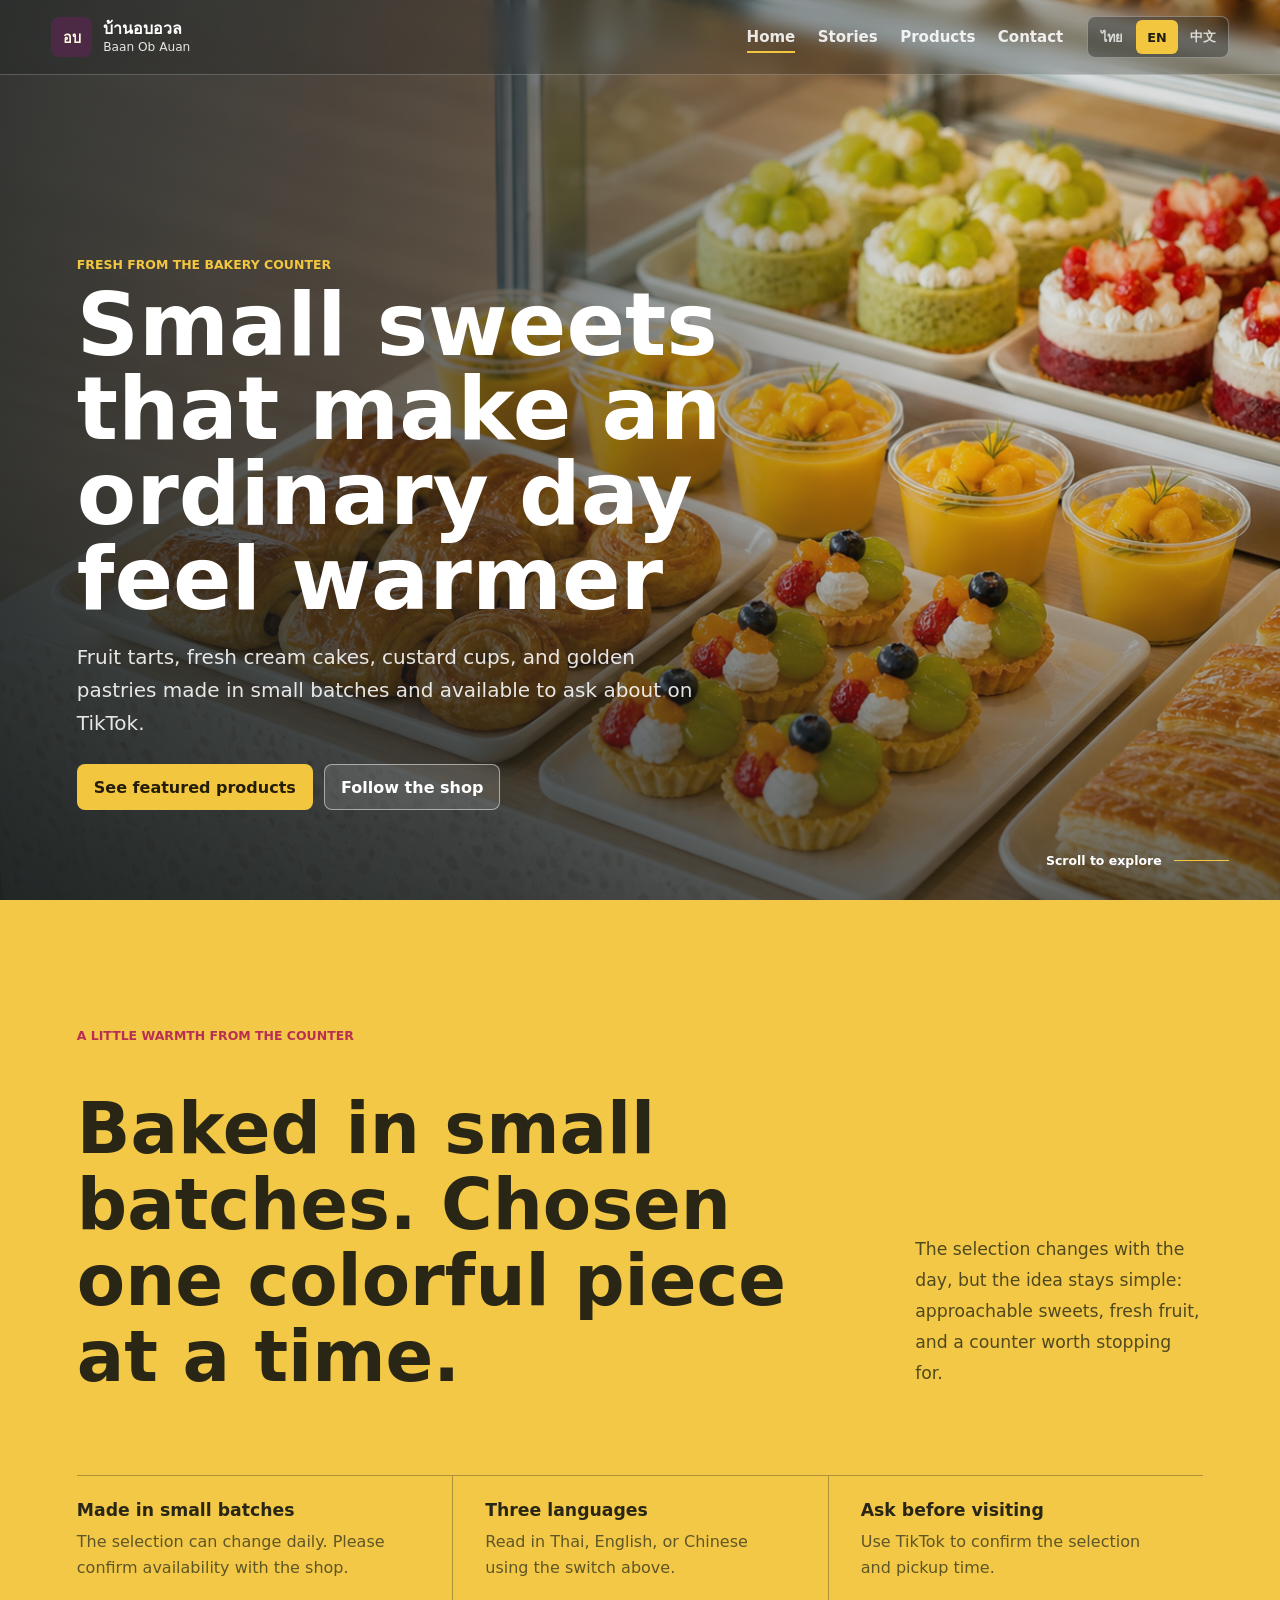
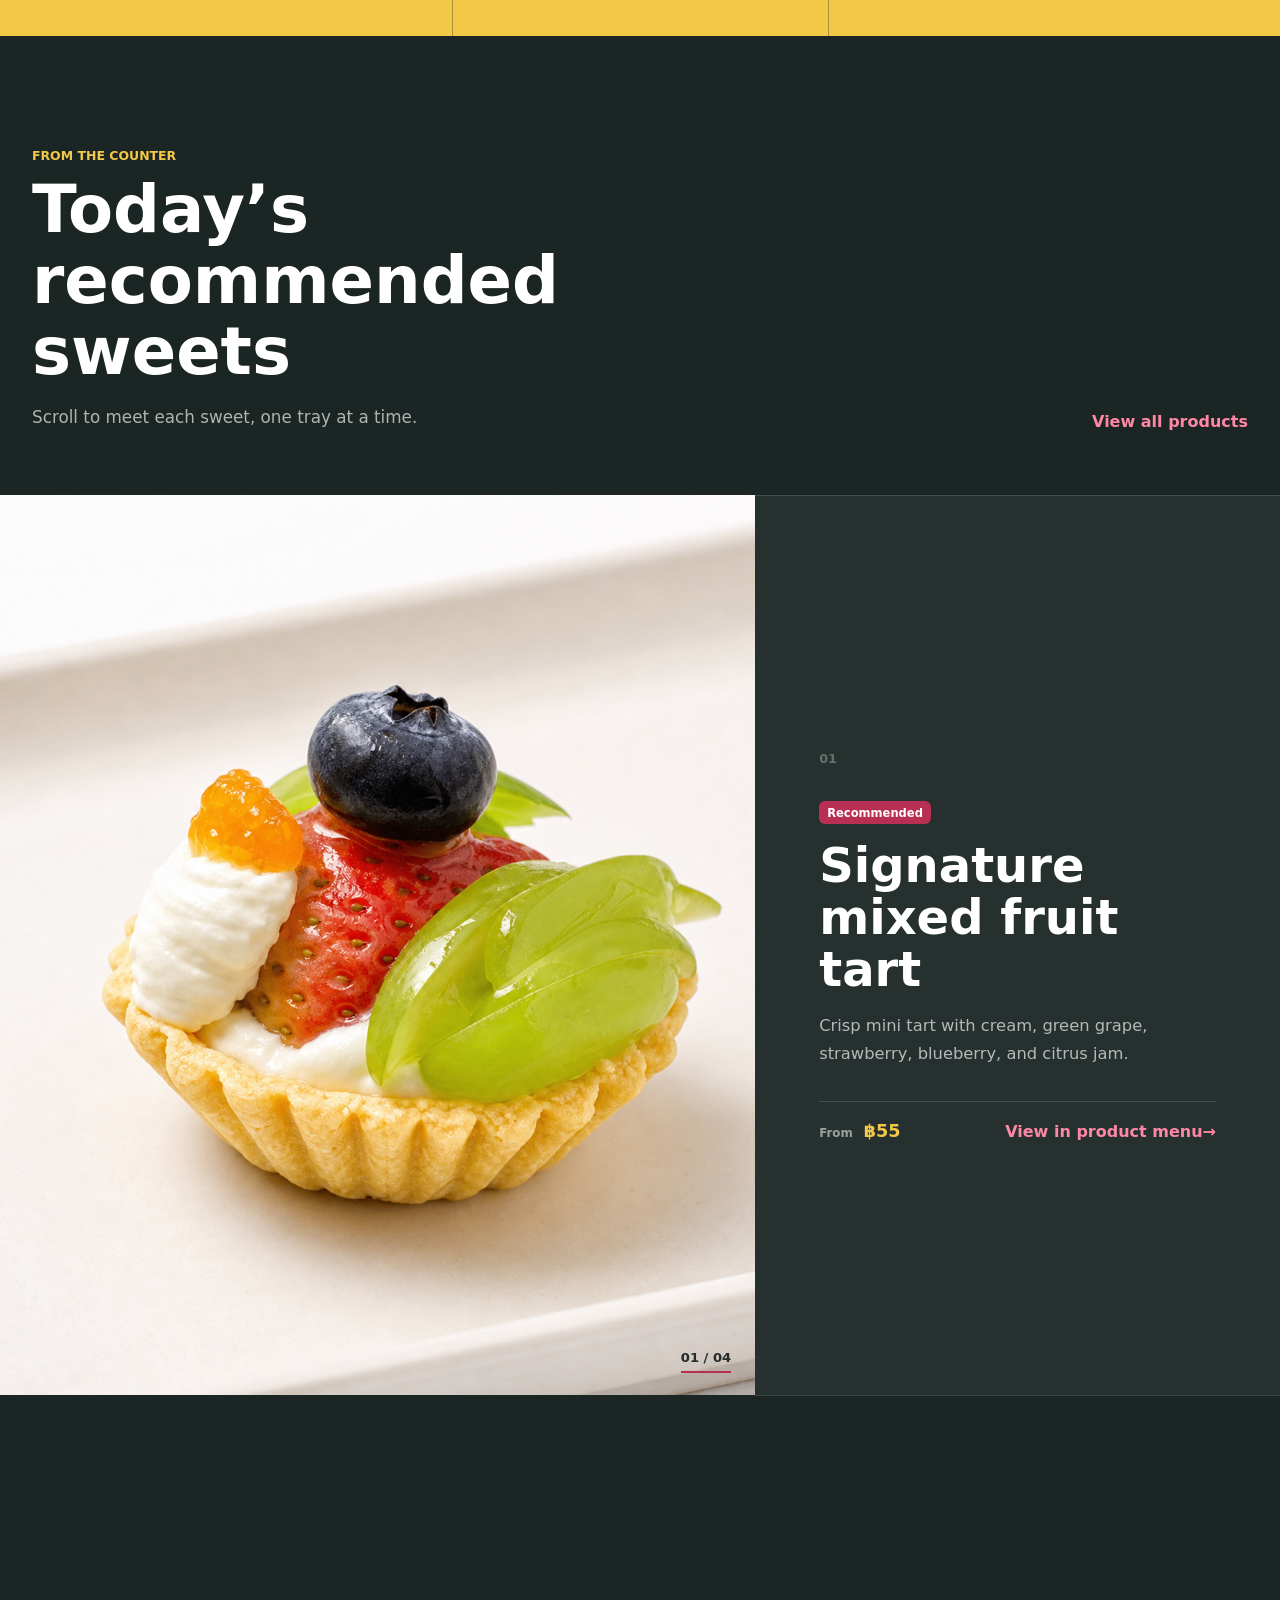
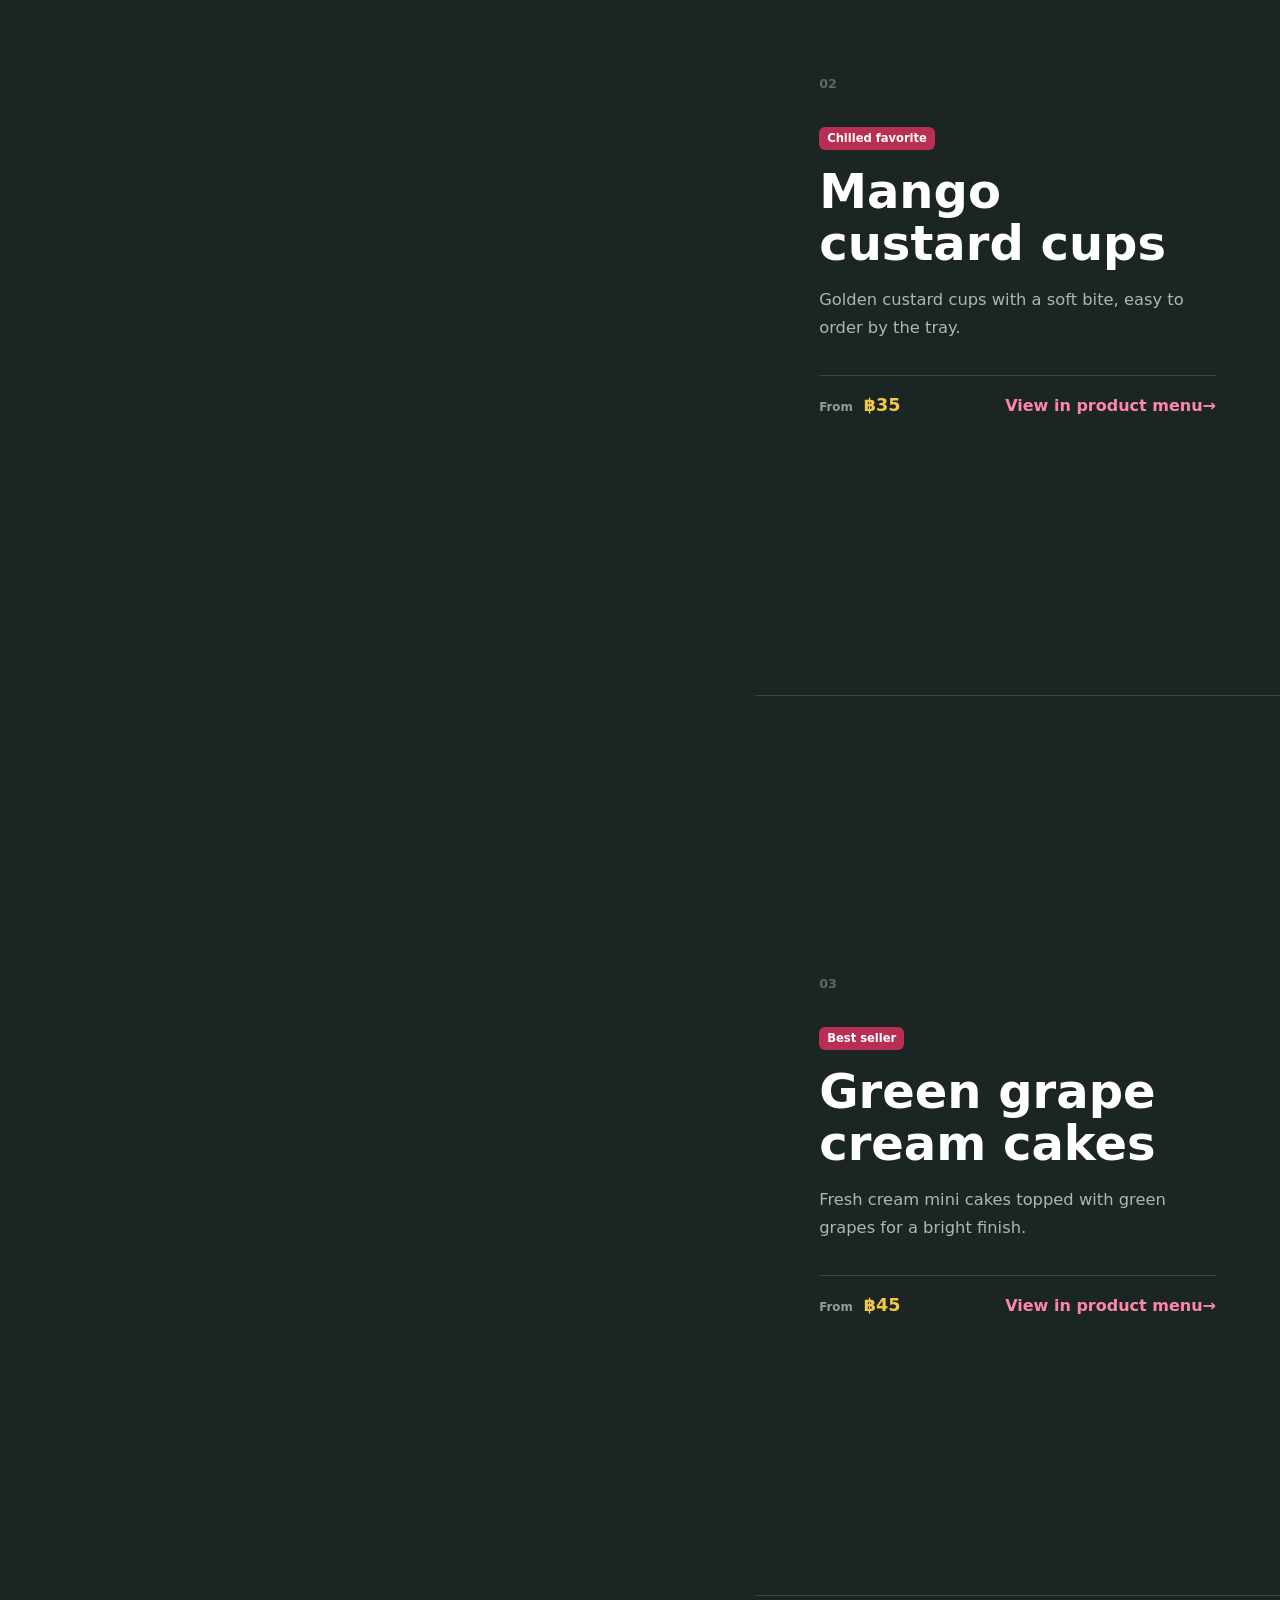
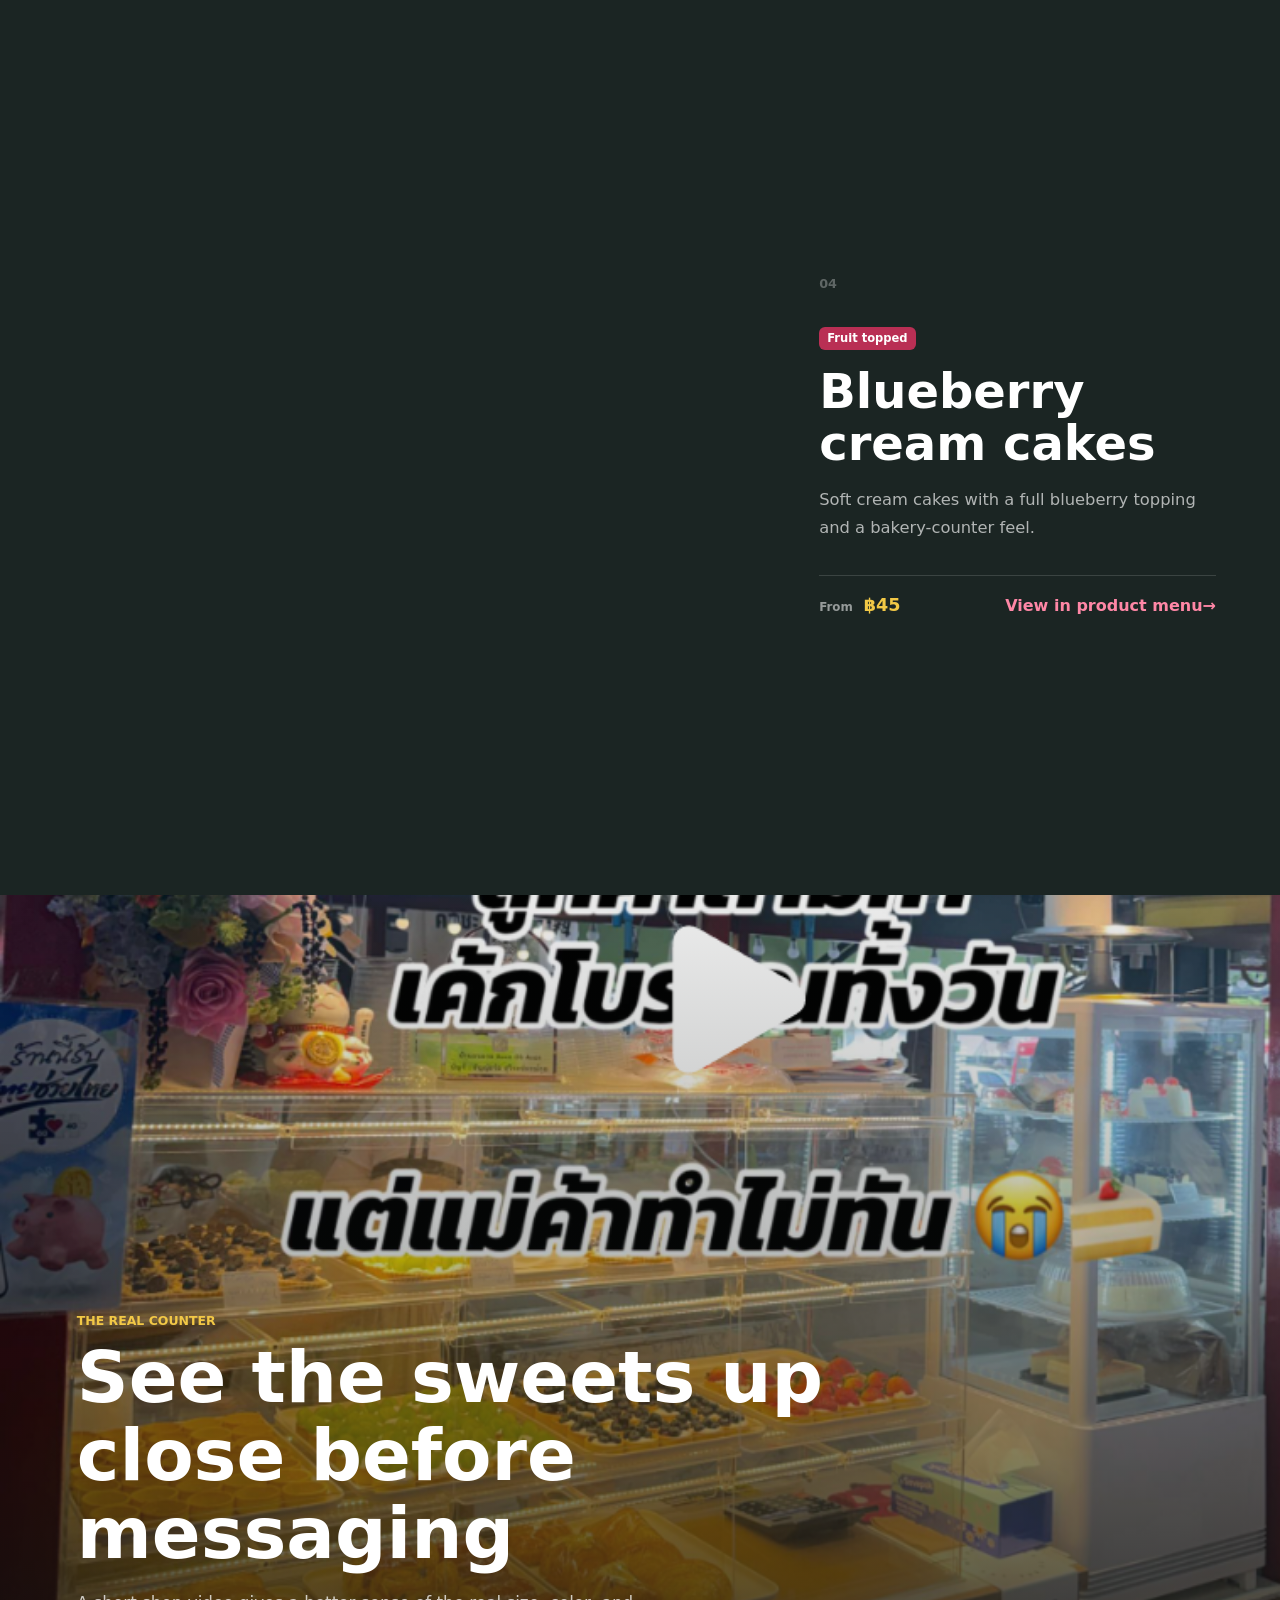
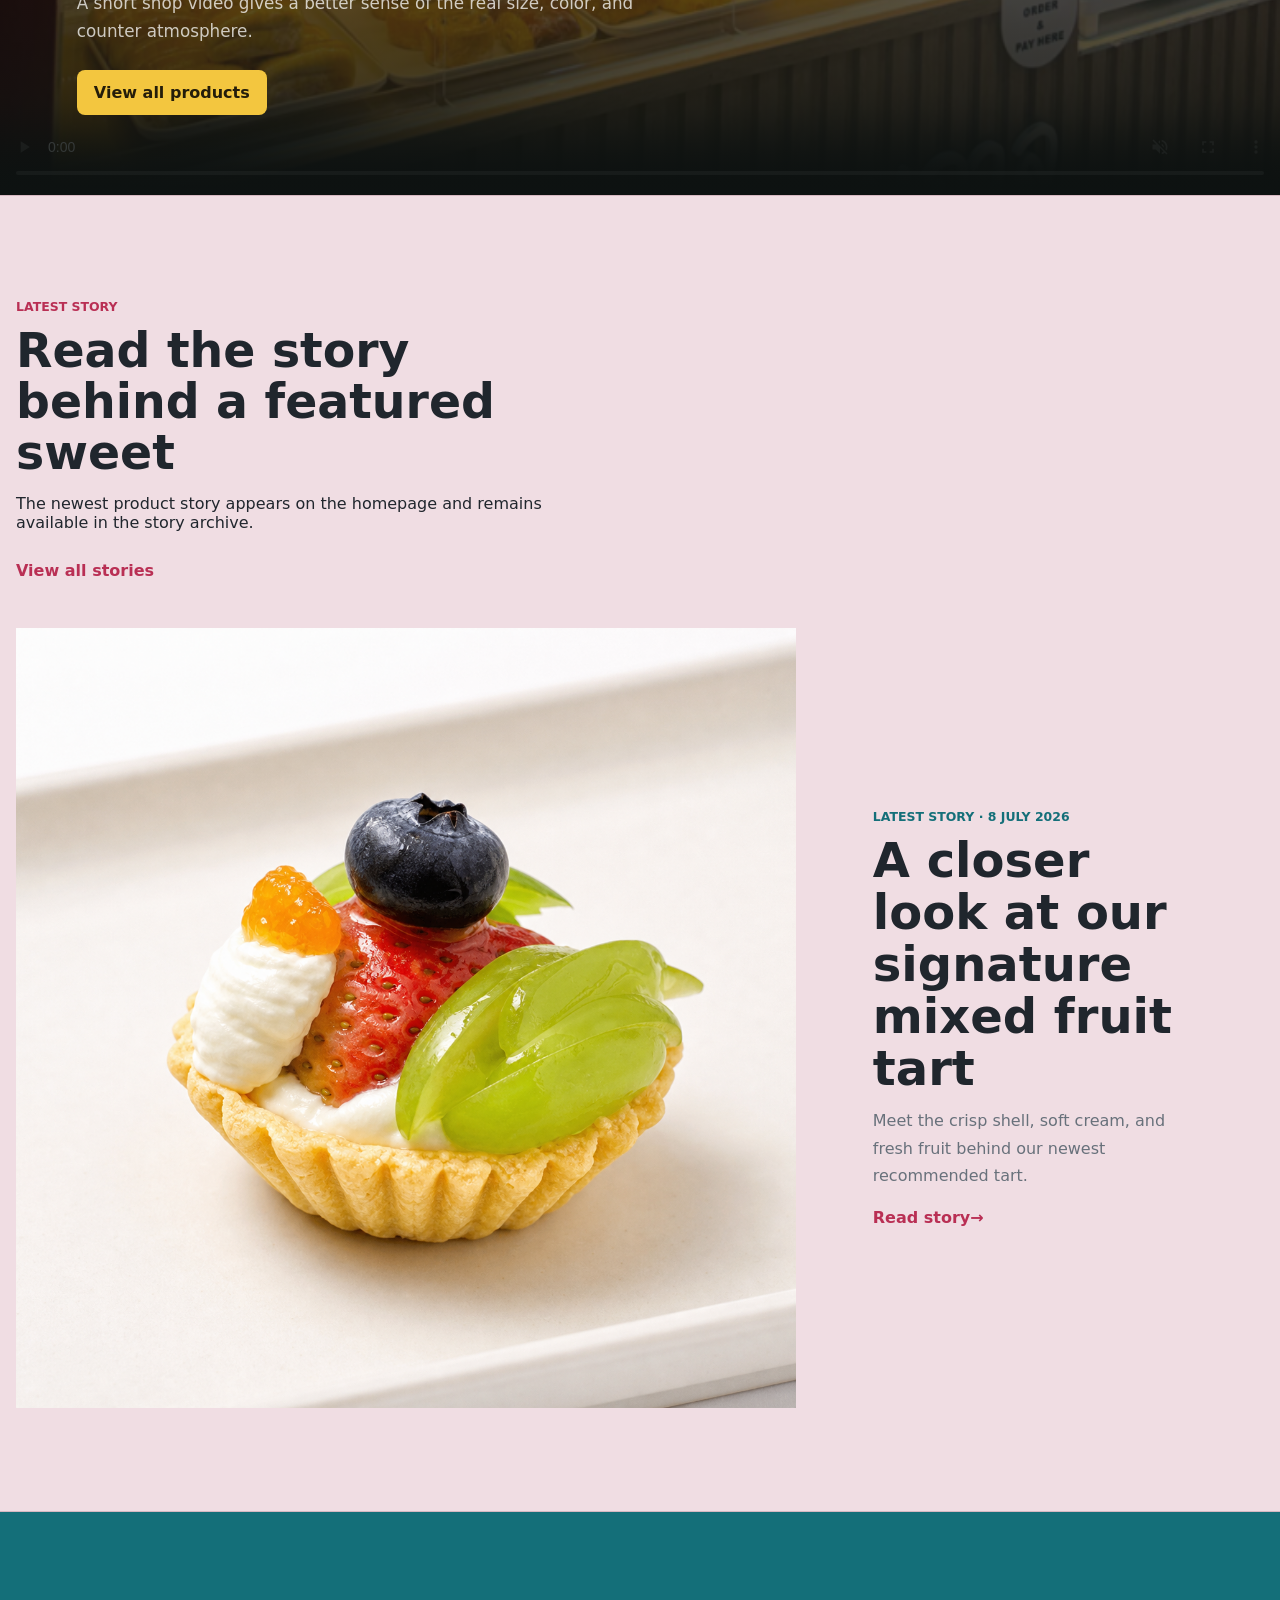
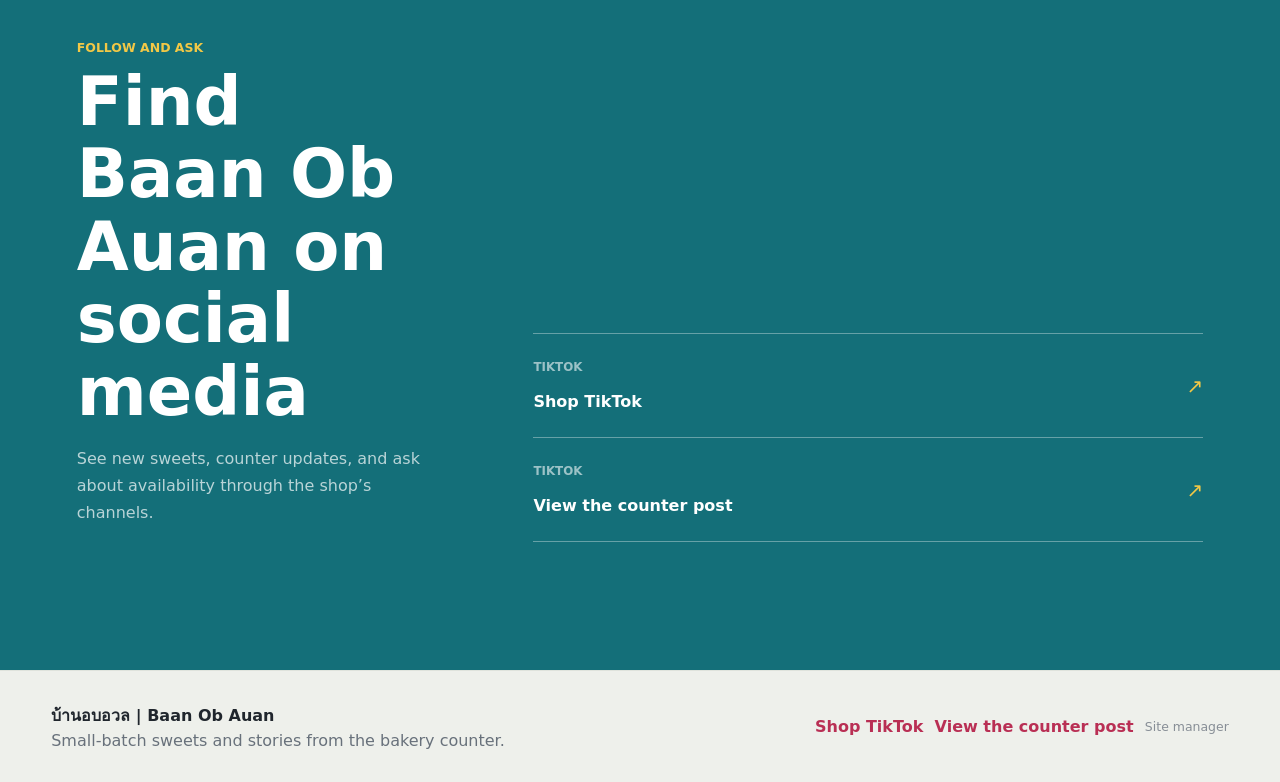
==== commit f0567e3f: "Build immersive scrolling homepage" ====
--- a/index.html
+++ b/index.html
@@ -11,79 +11,99 @@
     <meta property="og:image" content="assets/hero-small-products.png">
     <link rel="stylesheet" href="styles.css">
   </head>
-  <body data-page="home">
+  <body data-page="home" class="home-immersive">
     <header class="site-header" id="site-header"></header>
-    <main>
-      <section class="hero">
-        <img class="hero-image" src="assets/hero-small-products.png" alt="Baan Ob Auan small fruit cakes and pastries">
-        <div class="hero-overlay"></div>
-        <div class="hero-content">
+    <main class="immersive-main">
+      <section class="immersive-hero" id="top" data-hero>
+        <div class="immersive-hero-media">
+          <img src="assets/hero-small-products.png" alt="Baan Ob Auan fruit tarts, custard cups, cakes, and pastries" fetchpriority="high">
+        </div>
+        <div class="immersive-hero-shade"></div>
+        <div class="immersive-hero-content">
           <p class="eyebrow" data-t="home.heroEyebrow">Fresh from the bakery counter</p>
           <h1 data-t="home.heroTitle">Small sweets that make an ordinary day feel warmer</h1>
-          <p class="hero-copy" data-t="home.heroCopy">Fruit tarts, cakes, custard cups, and pastries made in small batches.</p>
+          <p class="immersive-hero-copy" data-t="home.heroCopy">Fruit tarts, cakes, custard cups, and pastries made in small batches.</p>
           <div class="hero-actions">
             <a class="button primary" href="#featured" data-t="home.heroProducts">See featured products</a>
             <a class="button ghost" href="#social" data-t="home.heroSocial">Follow the shop</a>
           </div>
         </div>
+        <a class="scroll-cue" href="#bakery-story"><span data-t="home.scrollCue">Scroll to explore</span><span class="scroll-cue-line" aria-hidden="true"></span></a>
       </section>
 
-      <section class="trust-strip" aria-label="Bakery highlights">
-        <div><strong data-t="home.freshTitle">Made in small batches</strong><span data-t="home.freshCopy">The selection can change daily.</span></div>
-        <div><strong data-t="home.trilingualTitle">Three languages</strong><span data-t="home.trilingualCopy">Thai, English, and Chinese.</span></div>
-        <div><strong data-t="home.reserveTitle">Ask before visiting</strong><span data-t="home.reserveCopy">Confirm availability on TikTok.</span></div>
+      <section class="bakery-manifesto" id="bakery-story">
+        <div class="bakery-manifesto-inner" data-reveal>
+          <p class="eyebrow" data-t="home.manifestoEyebrow">A little warmth from the counter</p>
+          <h2 data-t="home.manifestoTitle">Baked in small batches. Chosen one colorful piece at a time.</h2>
+          <p class="manifesto-copy" data-t="home.manifestoCopy">The selection changes with the day, but the idea stays simple: approachable sweets, fresh fruit, and a counter worth stopping for.</p>
+        </div>
+        <div class="immersive-trust" aria-label="Bakery highlights" data-reveal>
+          <div><strong data-t="home.freshTitle">Made in small batches</strong><span data-t="home.freshCopy">The selection can change daily.</span></div>
+          <div><strong data-t="home.trilingualTitle">Three languages</strong><span data-t="home.trilingualCopy">Thai, English, and Chinese.</span></div>
+          <div><strong data-t="home.reserveTitle">Ask before visiting</strong><span data-t="home.reserveCopy">Confirm availability on TikTok.</span></div>
+        </div>
       </section>
 
-      <section class="section" id="featured">
-        <div class="section-heading heading-row">
+      <section class="immersive-showcase" id="featured">
+        <header class="showcase-intro" data-reveal>
           <div>
             <p class="eyebrow" data-t="home.featuredEyebrow">From the counter</p>
             <h2 data-t="home.featuredTitle">Today’s recommended sweets</h2>
-            <p data-t="home.featuredCopy">Real products with clear photos and searchable details.</p>
+            <p data-t="home.showcaseScroll">Scroll to meet each sweet, one tray at a time.</p>
           </div>
           <a class="text-link" href="products.html" data-t="common.allProducts">View all products</a>
+        </header>
+        <div class="showcase-layout">
+          <div class="showcase-sticky" aria-live="polite">
+            <div class="showcase-visuals" id="showcase-visuals"></div>
+            <div class="showcase-counter" aria-hidden="true"><span id="showcase-current">01</span><span> / </span><span id="showcase-total">04</span></div>
+          </div>
+          <div class="showcase-steps" id="featured-products"></div>
         </div>
-        <div class="product-grid home-products" id="featured-products"></div>
       </section>
 
-      <section class="section video-feature">
-        <div class="video-frame">
+      <section class="immersive-video" data-reveal>
+        <div class="immersive-video-media">
           <video src="assets/baanobauan-promo.mp4" poster="assets/tiktok-shop-display.png" autoplay muted loop playsinline controls preload="metadata">
             <span data-t="home.videoFallback">Your browser does not support this video.</span>
           </video>
         </div>
-        <div class="feature-copy">
+        <div class="immersive-video-shade"></div>
+        <div class="immersive-video-copy">
           <p class="eyebrow" data-t="home.videoEyebrow">The real counter</p>
           <h2 data-t="home.videoTitle">See the sweets up close before messaging</h2>
           <p data-t="home.videoCopy">A short video gives a better sense of size, color, and the bakery atmosphere.</p>
-          <a class="button dark" href="products.html" data-t="common.allProducts">View all products</a>
+          <a class="button primary" href="products.html" data-t="common.allProducts">View all products</a>
         </div>
       </section>
 
-      <section class="article-band">
-        <div class="section article-feature-wrap">
-          <div class="section-heading compact-heading">
+      <section class="article-journey">
+        <div class="section article-journey-inner">
+          <div class="section-heading compact-heading" data-reveal>
             <p class="eyebrow" data-t="home.articleEyebrow">Latest story</p>
             <h2 data-t="home.articleTitle">Read the story behind a featured sweet</h2>
             <p data-t="home.articleCopy">The newest story appears here and remains in the story archive.</p>
             <a class="text-link" href="articles.html" data-t="common.allArticles">View all stories</a>
           </div>
-          <div id="latest-article"></div>
+          <div id="latest-article" data-reveal></div>
         </div>
       </section>
 
-      <section class="section social-section" id="social">
-        <div class="section-heading compact-heading">
-          <p class="eyebrow" data-t="home.socialEyebrow">Follow and ask</p>
-          <h2 data-t="home.socialTitle">Find Baan Ob Auan on social media</h2>
-          <p data-t="home.socialCopy">See new sweets and ask about availability through the shop’s channels.</p>
+      <section class="immersive-social" id="social">
+        <div class="immersive-social-inner">
+          <div class="section-heading compact-heading" data-reveal>
+            <p class="eyebrow" data-t="home.socialEyebrow">Follow and ask</p>
+            <h2 data-t="home.socialTitle">Find Baan Ob Auan on social media</h2>
+            <p data-t="home.socialCopy">See new sweets and ask about availability through the shop’s channels.</p>
+          </div>
+          <div class="social-grid" id="social-links" data-reveal></div>
         </div>
-        <div class="social-grid" id="social-links"></div>
       </section>
     </main>
     <footer class="site-footer" id="site-footer"></footer>
     <script src="content.js"></script>
     <script src="site.js"></script>
     <script src="pages.js"></script>
+    <script src="immersive.js"></script>
   </body>
 </html>
--- a/styles.css
+++ b/styles.css
@@ -261,9 +261,196 @@
   .site-footer { gap: 1rem; }
 }
 
+/* Immersive home */
+.home-immersive { background: #f4f5ef; }
+.home-immersive .site-header {
+  position: fixed;
+  width: 100%;
+  color: #fff;
+  transition: background-color 220ms ease, border-color 220ms ease, color 220ms ease;
+}
+.home-immersive .site-header:not(.is-scrolled) { border-color: rgba(255, 255, 255, 0.22); background: rgba(18, 24, 24, 0.2); backdrop-filter: blur(9px); }
+.home-immersive .site-header.is-scrolled { background: rgba(247, 248, 243, 0.96); color: var(--ink); }
+.home-immersive .site-header:not(.is-scrolled) .brand-copy small,
+.home-immersive .site-header:not(.is-scrolled) .nav-links a { color: rgba(255, 255, 255, 0.88); }
+.home-immersive .site-header:not(.is-scrolled) .nav-links a[aria-current="page"]::after { background: var(--butter); }
+.home-immersive .site-header:not(.is-scrolled) .language-switch { border-color: rgba(255, 255, 255, 0.32); background: rgba(17, 23, 23, 0.36); }
+.home-immersive .site-header:not(.is-scrolled) .language-switch button { color: rgba(255, 255, 255, 0.78); }
+.home-immersive .site-header:not(.is-scrolled) .language-switch button.active { background: var(--butter); color: #211d10; }
+.home-immersive .site-header:not(.is-scrolled) .menu-button { border-color: rgba(255, 255, 255, 0.35); background: rgba(17, 23, 23, 0.38); color: #fff; }
+
+.immersive-hero { position: relative; display: grid; min-height: 46rem; height: 100svh; overflow: hidden; isolation: isolate; }
+.immersive-hero-media,
+.immersive-hero-shade { position: absolute; inset: 0; }
+.immersive-hero-media { z-index: -2; transform: translateY(var(--hero-shift, 0)) scale(1.06); transform-origin: center; }
+.immersive-hero-media img { width: 100%; height: 100%; object-fit: cover; object-position: center; }
+.immersive-hero-shade { z-index: -1; background: linear-gradient(90deg, rgba(19, 24, 24, 0.82) 0%, rgba(19, 24, 24, 0.58) 38%, rgba(19, 24, 24, 0.12) 72%), linear-gradient(0deg, rgba(19, 24, 24, 0.58), transparent 48%); }
+.immersive-hero-content { width: min(48rem, calc(100% - 2rem)); align-self: end; margin: 0 0 clamp(4.5rem, 10vh, 7rem) clamp(1rem, 6vw, 5.5rem); color: #fff; }
+.immersive-hero .eyebrow { color: var(--butter); }
+.immersive-hero h1 { max-width: 12ch; font-size: 5.4rem; line-height: 0.98; }
+.immersive-hero-copy { max-width: 40rem; margin: 1.25rem 0 0; color: rgba(255, 255, 255, 0.88); font-size: 1.25rem; line-height: 1.65; }
+.scroll-cue { position: absolute; right: clamp(1rem, 4vw, 3.5rem); bottom: 2rem; display: flex; gap: 0.8rem; align-items: center; color: #fff; font-size: 0.78rem; font-weight: 850; }
+.scroll-cue-line { position: relative; display: block; width: 3.4rem; height: 1px; overflow: hidden; background: rgba(255, 255, 255, 0.42); }
+.scroll-cue-line::after { position: absolute; inset: 0; background: var(--butter); content: ""; animation: cue-line 1.8s ease-in-out infinite; }
+@keyframes cue-line { 0% { transform: translateX(-110%); } 55%, 100% { transform: translateX(110%); } }
+
+.bakery-manifesto { padding: 8rem clamp(1rem, 6vw, 6rem) 0; background: #f2c846; color: #292616; }
+.bakery-manifesto-inner { display: grid; grid-template-columns: minmax(0, 1.5fr) minmax(18rem, 0.5fr); gap: 3rem; align-items: end; width: min(86rem, 100%); margin: 0 auto; }
+.bakery-manifesto .eyebrow { grid-column: 1 / -1; margin-bottom: 0; color: var(--berry); }
+.bakery-manifesto h2 { max-width: 17ch; font-size: 4.4rem; }
+.manifesto-copy { margin: 0 0 0.35rem; color: #51491e; font-size: 1.08rem; line-height: 1.8; }
+.immersive-trust { display: grid; grid-template-columns: repeat(3, 1fr); width: min(86rem, 100%); margin: 5rem auto 0; border-top: 1px solid rgba(41, 38, 22, 0.34); }
+.immersive-trust > div { min-height: 10rem; padding: 1.5rem 2rem 2.2rem 0; }
+.immersive-trust > div + div { border-left: 1px solid rgba(41, 38, 22, 0.34); padding-left: 2rem; }
+.immersive-trust strong,
+.immersive-trust span { display: block; }
+.immersive-trust strong { margin-bottom: 0.55rem; font-size: 1.08rem; }
+.immersive-trust span { color: #5f5627; line-height: 1.6; }
+
+.immersive-showcase { background: #1b2523; color: #fff; }
+.showcase-intro { display: flex; gap: 3rem; align-items: end; justify-content: space-between; width: min(76rem, calc(100% - 2rem)); margin: 0 auto; padding: 7rem 0 4rem; }
+.showcase-intro > div { max-width: 50rem; }
+.showcase-intro h2 { max-width: 18ch; font-size: 4.1rem; }
+.showcase-intro p:last-child { max-width: 36rem; margin: 1rem 0 0; color: rgba(255, 255, 255, 0.65); font-size: 1.05rem; line-height: 1.7; }
+.showcase-intro .eyebrow { color: #f2c846; }
+.showcase-intro .text-link { color: #ff87a6; }
+.showcase-layout { display: grid; grid-template-columns: minmax(0, 1.18fr) minmax(25rem, 0.82fr); align-items: start; }
+.showcase-sticky { position: sticky; top: 0; height: 100svh; overflow: hidden; background: #edf0e8; }
+.showcase-visuals,
+.showcase-visual { position: absolute; inset: 0; }
+.showcase-visual { margin: 0; opacity: 0; transform: scale(1.035); transition: opacity 520ms ease, transform 900ms cubic-bezier(0.2, 0.7, 0.2, 1); }
+.showcase-visual.active { opacity: 1; transform: scale(1); }
+.showcase-visual img { width: 100%; height: 100%; object-fit: cover; }
+.showcase-counter { position: absolute; right: 1.5rem; bottom: 1.4rem; z-index: 3; border-bottom: 2px solid var(--berry); padding-bottom: 0.35rem; color: #252b2a; font-size: 0.82rem; font-weight: 900; }
+.showcase-steps { min-width: 0; }
+.showcase-step { display: flex; min-height: 100svh; flex-direction: column; align-items: flex-start; justify-content: center; border-top: 1px solid rgba(255, 255, 255, 0.14); padding: 6rem clamp(2rem, 5vw, 5rem); transition: background-color 240ms ease; }
+.showcase-step.active { background: #26312f; }
+.showcase-step-number { margin-bottom: 2.2rem; color: rgba(255, 255, 255, 0.3); font-size: 0.8rem; font-weight: 900; }
+.showcase-step .product-badge { position: static; max-width: 100%; margin-bottom: 1rem; background: var(--berry); }
+.showcase-step h3 { max-width: 13ch; font-size: 3rem; line-height: 1.08; }
+.showcase-step > p { max-width: 34rem; margin: 1rem 0 0; color: rgba(255, 255, 255, 0.66); font-size: 1.02rem; line-height: 1.75; }
+.showcase-step-footer { display: flex; flex-wrap: wrap; gap: 1.2rem 2rem; align-items: center; justify-content: space-between; width: 100%; margin-top: 2rem; border-top: 1px solid rgba(255, 255, 255, 0.14); padding-top: 1.2rem; }
+.showcase-step .price { color: #f2c846; }
+.showcase-step .price small { color: rgba(255, 255, 255, 0.54); }
+.showcase-step .text-link { color: #ff87a6; }
+
+.immersive-video { position: relative; display: grid; min-height: 100svh; align-items: end; overflow: hidden; isolation: isolate; background: #121817; color: #fff; }
+.immersive-video-media,
+.immersive-video-shade { position: absolute; inset: 0; }
+.immersive-video-media { z-index: -2; }
+.immersive-video-media video { display: block; width: 100%; height: 100%; object-fit: cover; background: #121817; }
+.immersive-video-shade { z-index: -1; background: linear-gradient(0deg, rgba(15, 20, 19, 0.9) 0%, rgba(15, 20, 19, 0.3) 58%, rgba(15, 20, 19, 0.08)); }
+.immersive-video-copy { width: min(50rem, calc(100% - 2rem)); margin: 0 0 5rem clamp(1rem, 6vw, 5.5rem); }
+.immersive-video-copy .eyebrow { color: #f2c846; }
+.immersive-video-copy h2 { max-width: 15ch; font-size: 4.5rem; }
+.immersive-video-copy > p:not(.eyebrow) { max-width: 36rem; margin: 1rem 0 0; color: rgba(255, 255, 255, 0.74); font-size: 1.05rem; line-height: 1.7; }
+.immersive-video-copy .button { margin-top: 1.5rem; }
+
+.article-journey { border-top: 1px solid #d6b8c1; border-bottom: 1px solid #d6b8c1; background: #f0dde3; }
+.article-journey-inner { width: min(86rem, calc(100% - 2rem)); }
+.article-journey .section-heading { margin-bottom: 3rem; }
+.home-immersive #latest-article .article-card { grid-template-columns: minmax(0, 1.25fr) minmax(22rem, 0.75fr); border: 0; border-radius: 0; background: transparent; }
+.home-immersive #latest-article .article-media { min-height: 72svh; }
+.home-immersive #latest-article .article-card-body { padding: clamp(2rem, 6vw, 5rem); }
+.home-immersive #latest-article .article-card-body h2 { font-size: 3rem; }
+
+.immersive-social { padding: 8rem clamp(1rem, 6vw, 6rem); background: #146f79; color: #fff; }
+.immersive-social-inner { display: grid; grid-template-columns: minmax(18rem, 0.7fr) minmax(0, 1.3fr); gap: 6rem; align-items: end; width: min(86rem, 100%); margin: 0 auto; }
+.immersive-social .section-heading { margin: 0; }
+.immersive-social .eyebrow { color: #f2c846; }
+.immersive-social h2 { font-size: 4.2rem; }
+.immersive-social .section-heading > p:last-child { color: rgba(255, 255, 255, 0.7); }
+.immersive-social .social-grid { gap: 0; border-top: 1px solid rgba(255, 255, 255, 0.35); }
+.immersive-social .social-link { min-height: 6.5rem; border: 0; border-bottom: 1px solid rgba(255, 255, 255, 0.35); border-radius: 0; padding: 1.2rem 0; background: transparent; color: #fff; }
+.immersive-social .social-link:hover { border-color: #f2c846; transform: translateX(5px); }
+.immersive-social .social-network { color: rgba(255, 255, 255, 0.58); }
+.immersive-social .social-link > span:last-child { color: #f2c846; }
+
+.immersive-ready [data-reveal] { opacity: 0; transform: translateY(2rem); transition: opacity 700ms ease, transform 700ms cubic-bezier(0.2, 0.7, 0.2, 1); }
+.immersive-ready [data-reveal].is-visible { opacity: 1; transform: translateY(0); }
+
+@media (max-width: 980px) {
+  .immersive-hero h1 { font-size: 4.2rem; }
+  .bakery-manifesto h2 { font-size: 3.7rem; }
+  .showcase-intro h2 { font-size: 3.5rem; }
+  .showcase-layout { grid-template-columns: minmax(0, 1.08fr) minmax(22rem, 0.92fr); }
+  .showcase-step { padding-right: 2.2rem; padding-left: 2.2rem; }
+  .showcase-step h3 { font-size: 2.6rem; }
+  .immersive-video-copy h2 { font-size: 3.8rem; }
+  .immersive-social-inner { gap: 3rem; }
+  .immersive-social h2 { font-size: 3.5rem; }
+}
+
+@media (max-width: 820px) {
+  .home-immersive .site-header:not(.is-scrolled) .nav-links.open { border: 1px solid rgba(255, 255, 255, 0.22); border-radius: 8px; padding: 0.55rem; background: rgba(18, 24, 24, 0.94); }
+  .immersive-hero { min-height: 42rem; }
+  .immersive-hero-content { margin-right: 1rem; margin-left: 1rem; }
+  .immersive-hero h1 { font-size: 3.7rem; }
+  .scroll-cue { display: none; }
+  .bakery-manifesto-inner { grid-template-columns: 1fr; gap: 1.5rem; }
+  .bakery-manifesto h2 { font-size: 3.25rem; }
+  .immersive-trust { margin-top: 3.5rem; }
+  .showcase-intro { padding-top: 5rem; }
+  .showcase-layout { display: block; }
+  .showcase-sticky { top: 4.2rem; z-index: 2; height: 46svh; }
+  .showcase-step { min-height: 72svh; }
+  .immersive-video { display: block; min-height: 0; }
+  .immersive-video-media { position: relative; z-index: auto; aspect-ratio: 16 / 9; }
+  .immersive-video-media video { position: absolute; inset: 0; }
+  .immersive-video-shade { display: none; }
+  .immersive-video-copy { width: auto; margin: 0; padding: 4rem 1rem 5rem; background: #17211f; }
+  .immersive-video-copy h2 { font-size: 3.2rem; }
+  .home-immersive #latest-article .article-card { grid-template-columns: 1fr; }
+  .home-immersive #latest-article .article-media { min-height: 0; aspect-ratio: 4 / 3; }
+  .immersive-social-inner { grid-template-columns: 1fr; }
+}
+
+@media (max-width: 560px) {
+  .immersive-hero { height: 100svh; min-height: 39rem; }
+  .immersive-hero-media img { object-position: 66% center; }
+  .immersive-hero-shade { background: linear-gradient(0deg, rgba(18, 23, 23, 0.9) 0%, rgba(18, 23, 23, 0.54) 58%, rgba(18, 23, 23, 0.22)); }
+  .immersive-hero-content { margin-bottom: 3.2rem; }
+  .immersive-hero h1 { max-width: 11ch; font-size: 3rem; line-height: 1.02; }
+  .immersive-hero-copy { font-size: 1rem; line-height: 1.55; }
+  .bakery-manifesto { padding: 5rem 0.75rem 0; }
+  .bakery-manifesto h2 { font-size: 2.7rem; }
+  .manifesto-copy { font-size: 1rem; }
+  .immersive-trust { grid-template-columns: 1fr; }
+  .immersive-trust > div { min-height: 0; padding: 1.2rem 0; }
+  .immersive-trust > div + div { border-top: 1px solid rgba(41, 38, 22, 0.34); border-left: 0; padding-left: 0; }
+  .showcase-intro { display: block; width: calc(100% - 1.5rem); padding: 4rem 0 2.5rem; }
+  .showcase-intro h2 { font-size: 2.8rem; }
+  .showcase-intro .text-link { margin-top: 1.2rem; }
+  .showcase-sticky { height: 40svh; }
+  .showcase-counter { right: 0.8rem; bottom: 0.75rem; }
+  .showcase-step { min-height: 68svh; padding: 4rem 1rem; }
+  .showcase-step-number { margin-bottom: 1.4rem; }
+  .showcase-step h3 { font-size: 2.25rem; }
+  .showcase-step > p { font-size: 0.95rem; }
+  .immersive-video-copy { padding-right: 0.75rem; padding-left: 0.75rem; }
+  .immersive-video-copy h2 { font-size: 2.7rem; }
+  .article-journey-inner { width: calc(100% - 1.5rem); }
+  .home-immersive #latest-article .article-card-body { padding: 1.4rem 0 0; }
+  .home-immersive #latest-article .article-card-body h2 { font-size: 2rem; }
+  .immersive-social { padding: 5rem 0.75rem; }
+  .immersive-social-inner { gap: 2.5rem; }
+  .immersive-social h2 { font-size: 2.8rem; }
+}
+
+@media (prefers-reduced-motion: reduce) {
+  .immersive-hero-media,
+  .showcase-visual,
+  .immersive-ready [data-reveal],
+  .immersive-social .social-link { transform: none; transition: none; }
+  .scroll-cue-line::after { animation: none; }
+}
+
 /* Content manager */
 .admin-body { background: #f2f4f0; }
 .admin-header { display: flex; align-items: center; justify-content: space-between; min-height: 4.5rem; padding: 0.65rem clamp(1rem, 4vw, 3rem); border-bottom: 1px solid var(--line); background: var(--surface); }
+.admin-header-actions { display: flex; gap: 1rem; align-items: center; }
+.admin-language-switch { width: auto; }
+.admin-language-switch button { flex: 0 0 auto; }
 .admin-main { width: min(80rem, calc(100% - 2rem)); margin: 0 auto; padding: 3rem 0 6rem; }
 .admin-intro { display: grid; grid-template-columns: minmax(0, 1fr) minmax(20rem, 0.7fr); gap: 2rem; align-items: end; margin-bottom: 2rem; }
 .admin-intro h1 { max-width: 18ch; font-size: clamp(2.2rem, 5vw, 4.4rem); }
@@ -315,6 +502,8 @@
 }
 
 @media (max-width: 620px) {
+  .admin-header { align-items: flex-start; flex-wrap: wrap; gap: 0.65rem; }
+  .admin-header-actions { width: 100%; justify-content: space-between; }
   .admin-main { width: calc(100% - 1rem); padding-top: 2rem; }
   .admin-intro, .admin-grid.four, .admin-grid.three, .language-fields, .social-setting, .publish-summary { grid-template-columns: 1fr; }
   .language-fields fieldset:last-child { grid-column: auto; }
